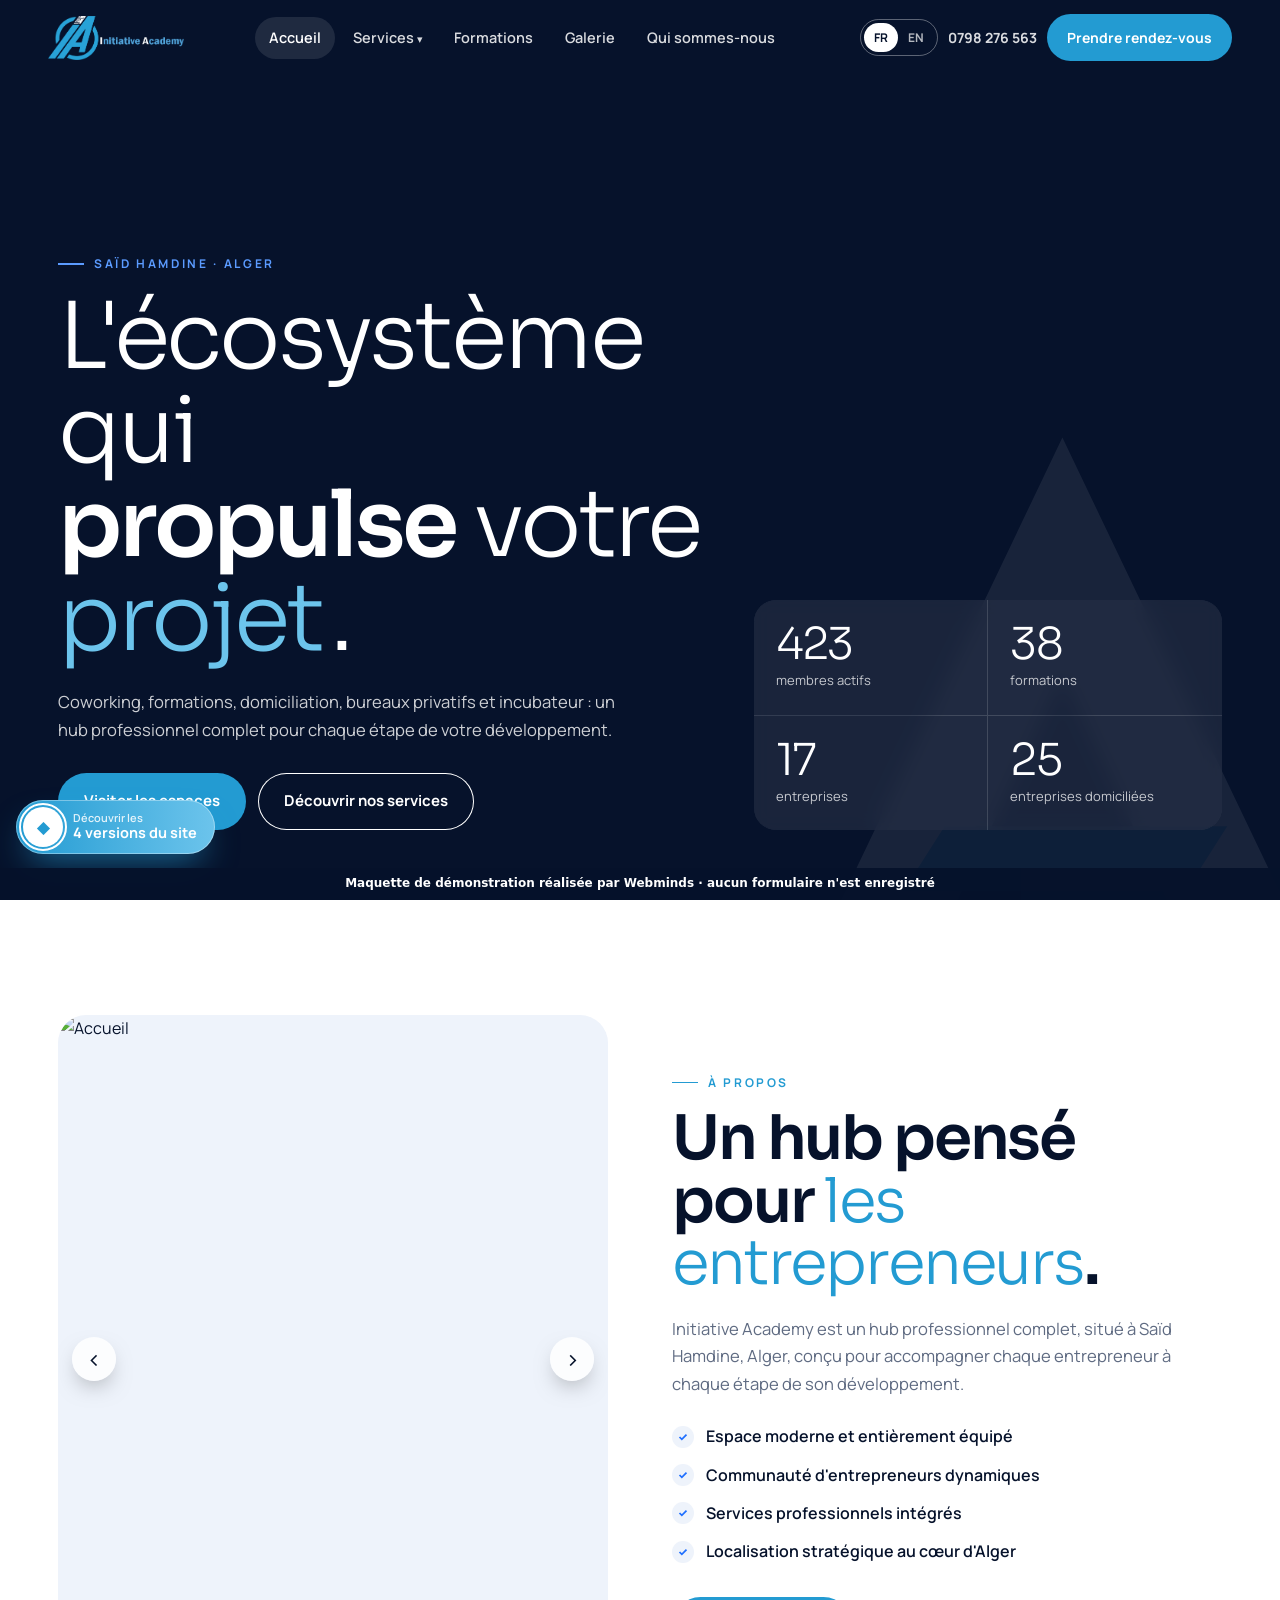
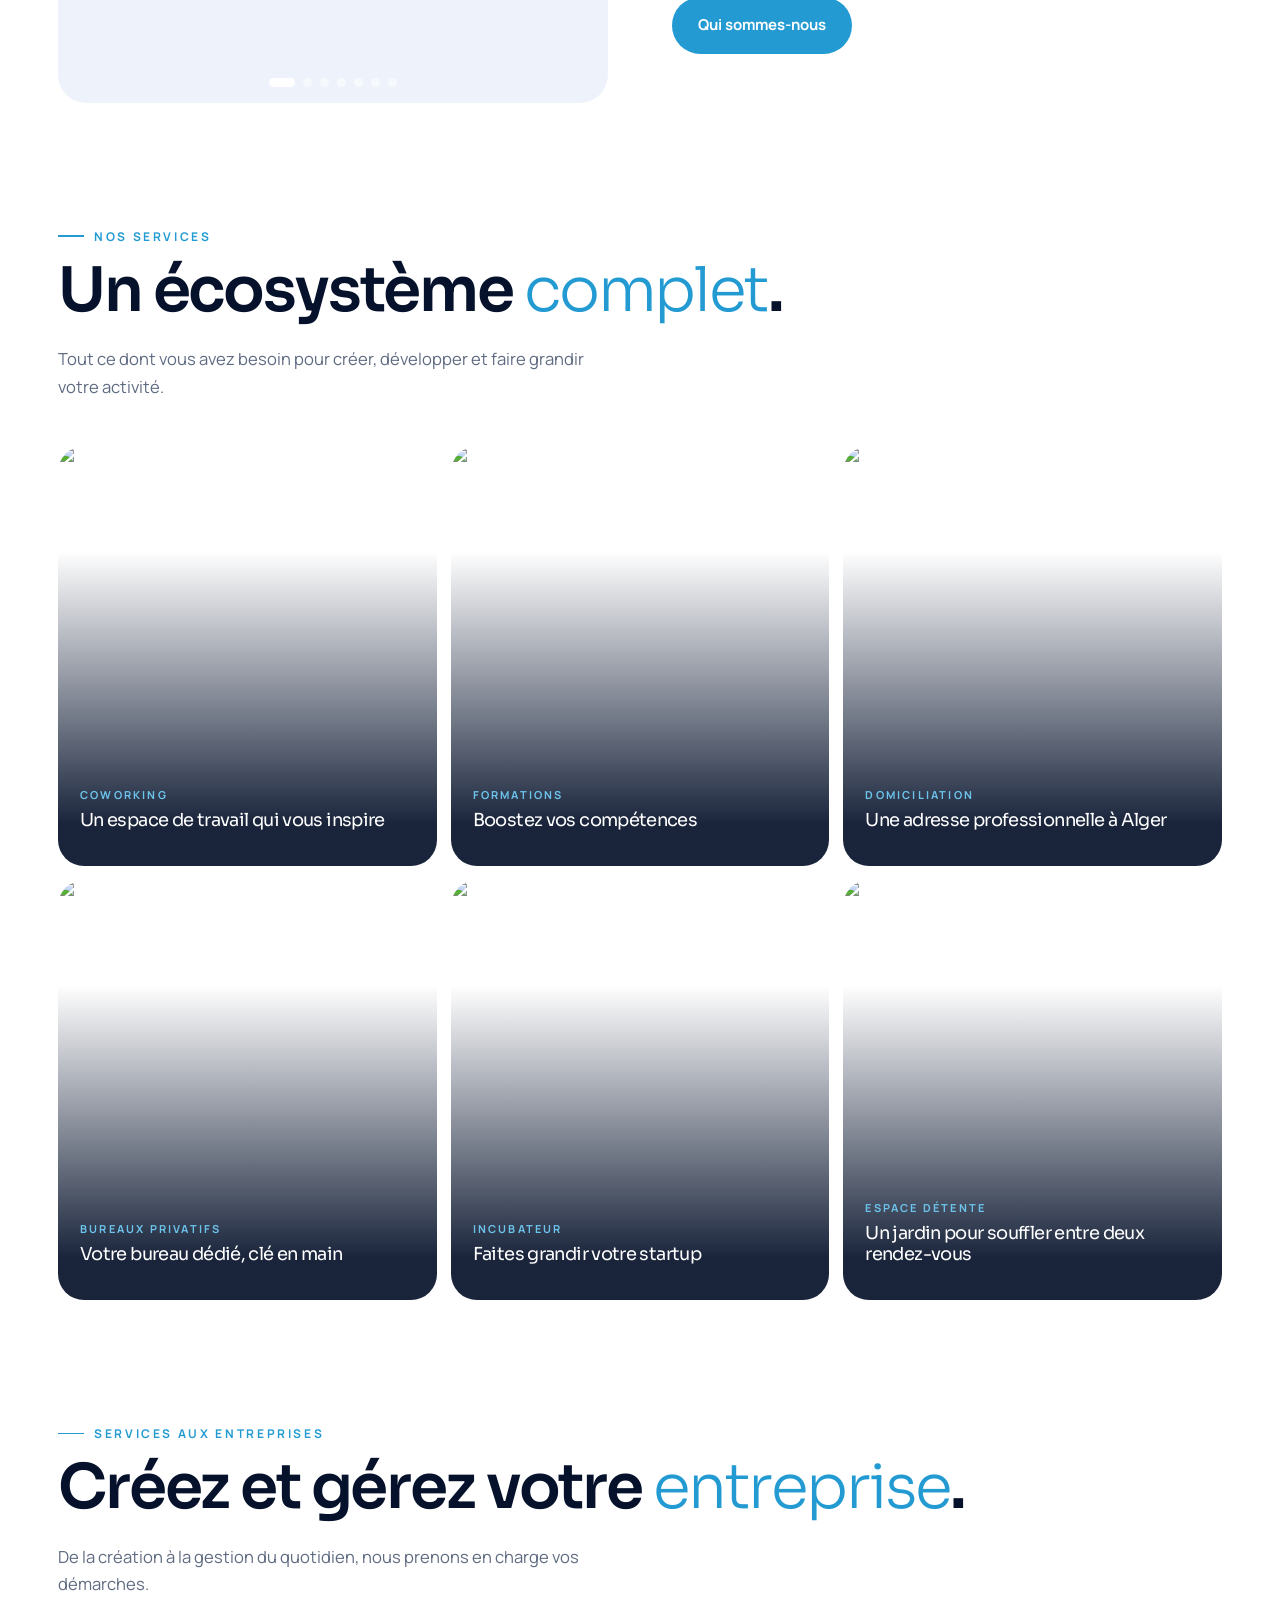
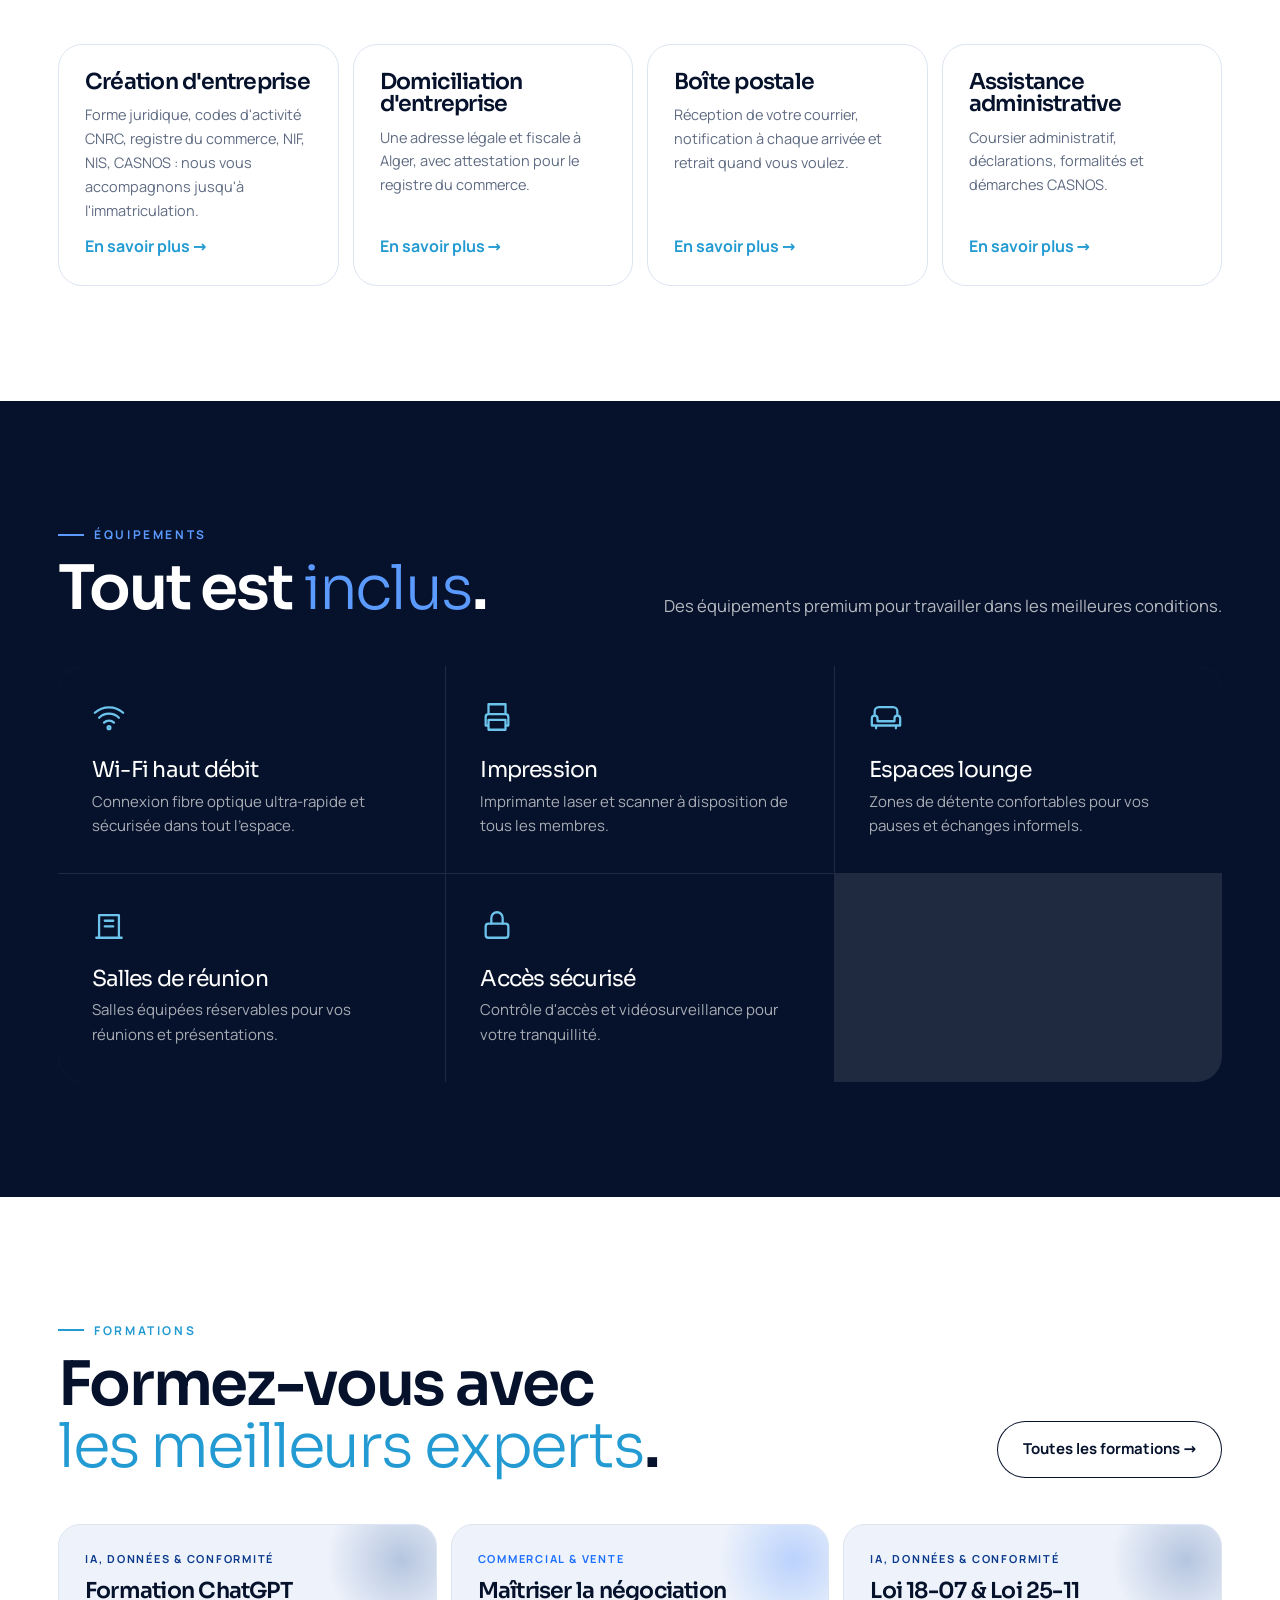
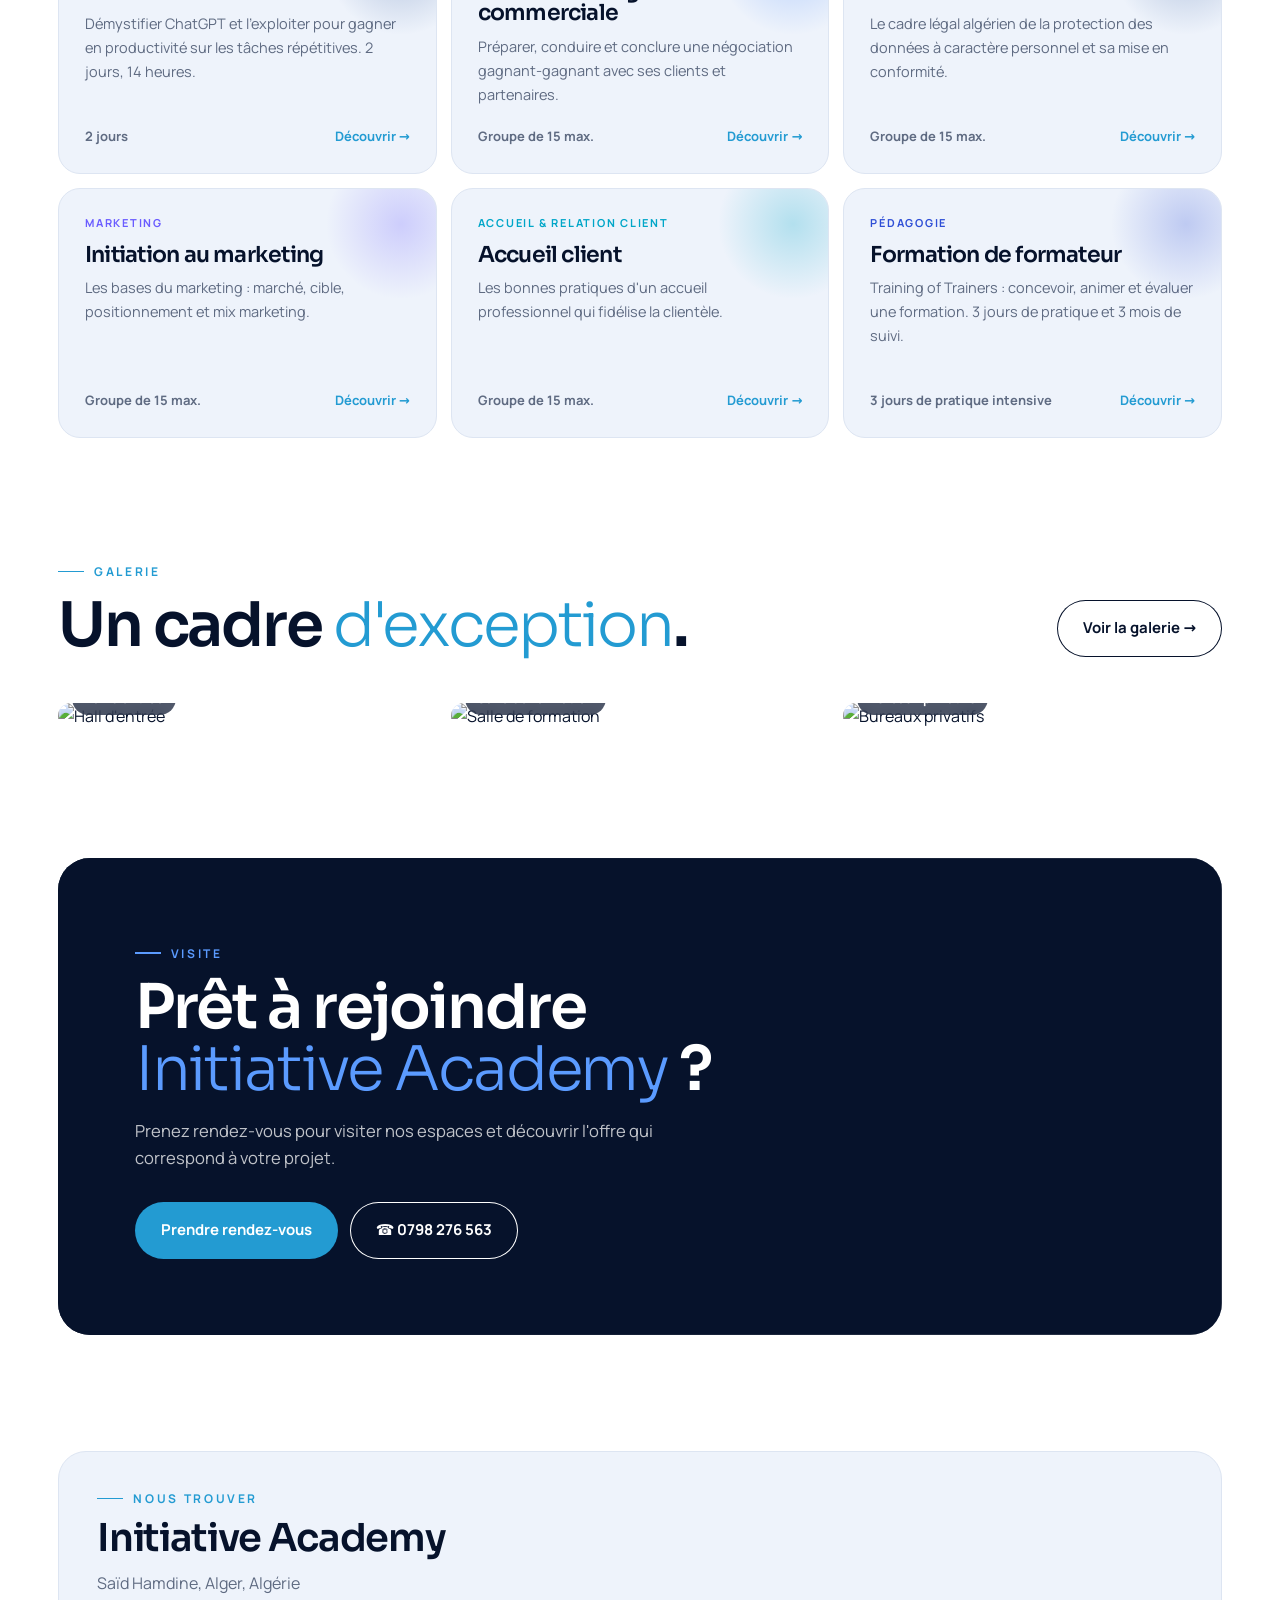
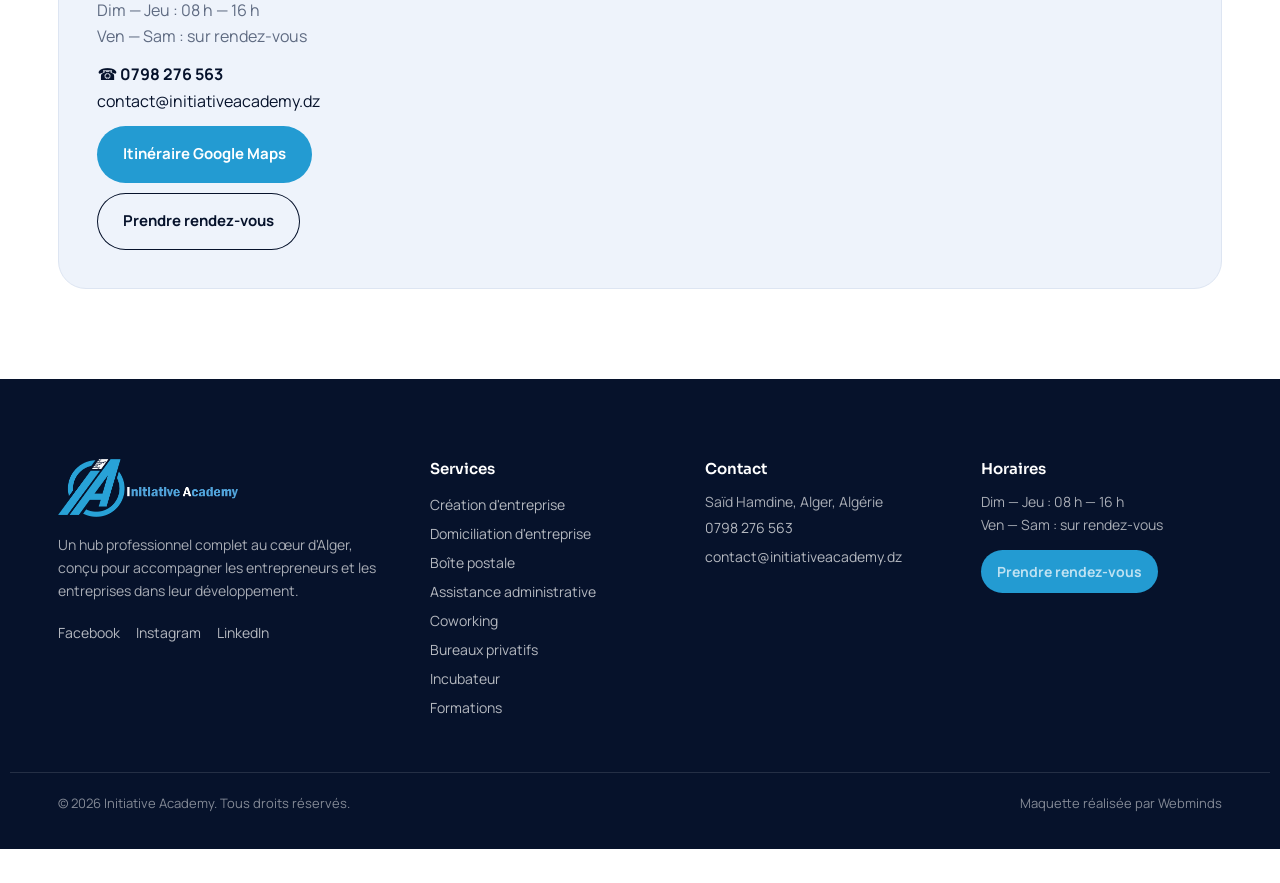
==== index.html @ 638c5a7a "Espace détente : vraie photo du jardin + nouvelles photos dans la galerie et le diaporama" ====
<!DOCTYPE html><html lang="fr"><head>
<meta charset="utf-8"><meta name="viewport" content="width=device-width, initial-scale=1, viewport-fit=cover"><meta name="robots" content="noindex, nofollow"><meta name="theme-color" content="#06122b">
<link rel="stylesheet" href="style.css">
<title>Initiative Academy — Coworking, formations et domiciliation à Alger</title>
<meta name="description" content="Initiative Academy, hub professionnel à Saïd Hamdine, Alger : coworking, formations, domiciliation, bureaux privatifs et incubateur.">
</head><body>
<div id="hdr"></div><main>
<section class="hero"><div class="bg"><img id="hbg" alt="Hall d'entrée d'Initiative Academy"></div><svg class="mark" viewBox="0 0 200 200" aria-hidden="true"><path d="M100 8 188 192h-40L100 88 52 192H12z" fill="#fff"/><path d="M60 140h96l-14 22H46z" fill="#6cc4ec"/></svg>
 <div class="wrap in"><div>
  <span class="kick" style="color:#5b9bff">Saïd Hamdine · Alger</span>
  <h1 style="margin-top:18px">L'écosystème qui<br><b>propulse</b> votre <span class="rot" id="rot">projet</span>.</h1>
  <p class="lead">Coworking, formations, domiciliation, bureaux privatifs et incubateur : un hub professionnel complet pour chaque étape de votre développement.</p>
  <div style="display:flex;gap:12px;flex-wrap:wrap"><a class="btn b" href="rendez-vous.html">Visiter les espaces</a><a class="btn o" href="#espaces">Découvrir nos services</a></div></div>
  <div><div class="hstats"><div><b data-n="423" data-s="">0</b><span>membres actifs</span></div><div><b data-n="38" data-s="">0</b><span>formations</span></div><div><b data-n="17" data-s="">0</b><span>entreprises</span></div><div><b data-n="25" data-s="">0</b><span>entreprises domiciliées</span></div></div></div>
 </div></section>

<section><div class="wrap about">
 <div class="ph rv"><div class="slide3" id="sl3"><button type="button" class="sl3p" aria-label="Photo précédente">‹</button><button type="button" class="sl3n" aria-label="Photo suivante">›</button><div class="sl3d"></div></div></div>
 <div class="rv"><span class="kick">À propos</span><h2 style="margin-top:16px">Un hub pensé pour <em>les entrepreneurs</em>.</h2>
  <p class="lead" style="margin-top:20px">Initiative Academy est un hub professionnel complet, situé à Saïd Hamdine, Alger, conçu pour accompagner chaque entrepreneur à chaque étape de son développement.</p>
  <ul class="checks"><li>Espace moderne et entièrement équipé</li><li>Communauté d'entrepreneurs dynamiques</li><li>Services professionnels intégrés</li><li>Localisation stratégique au cœur d'Alger</li></ul>
  <a class="btn b" href="a-propos.html">Qui sommes-nous</a></div>
</div></section>

<section id="espaces" style="padding-top:0"><div class="wrap">
 <div class="shead"><div><span class="kick">Nos services</span><h2 style="margin-top:14px">Un écosystème <em>complet</em>.</h2></div><p class="lead">Tout ce dont vous avez besoin pour créer, développer et faire grandir votre activité.</p></div>
 <div class="svc" id="svc"></div></div></section>

<section id="entreprises" style="padding-top:0"><div class="wrap">
 <div class="shead"><div><span class="kick">Services aux entreprises</span><h2 style="margin-top:14px">Créez et gérez votre <em>entreprise</em>.</h2></div><p class="lead">De la création à la gestion du quotidien, nous prenons en charge vos démarches.</p></div>
 <div class="biz">
  <a class="bz rv" href="service.html?s=creation"><h3>Création d'entreprise</h3><p>Forme juridique, codes d'activité CNRC, registre du commerce, NIF, NIS, CASNOS : nous vous accompagnons jusqu'à l'immatriculation.</p><span class="go">En savoir plus →</span></a>
  <a class="bz rv" href="service.html?s=domiciliation"><h3>Domiciliation d'entreprise</h3><p>Une adresse légale et fiscale à Alger, avec attestation pour le registre du commerce.</p><span class="go">En savoir plus →</span></a>
  <a class="bz rv" href="service.html?s=boite"><h3>Boîte postale</h3><p>Réception de votre courrier, notification à chaque arrivée et retrait quand vous voulez.</p><span class="go">En savoir plus →</span></a>
  <a class="bz rv" href="service.html?s=assistance"><h3>Assistance administrative</h3><p>Coursier administratif, déclarations, formalités et démarches CASNOS.</p><span class="go">En savoir plus →</span></a>
 </div></div></section>
<section class="dark"><div class="wrap">
 <div class="shead"><div><span class="kick" style="color:#5b9bff">Équipements</span><h2 style="margin-top:14px">Tout est <em style="color:#5b9bff">inclus</em>.</h2></div><p class="lead">Des équipements premium pour travailler dans les meilleures conditions.</p></div>
 <div class="eq" id="eq"></div></div></section>

<section><div class="wrap">
 <div class="shead"><div><span class="kick">Formations</span><h2 style="margin-top:14px">Formez-vous avec<br><em>les meilleurs experts</em>.</h2></div><a class="btn o" href="formations.html">Toutes les formations →</a></div>
 <div class="fgrid" id="fprev"></div></div></section>

<section style="padding-top:0"><div class="wrap">
 <div class="shead"><div><span class="kick">Galerie</span><h2 style="margin-top:14px">Un cadre <em>d'exception</em>.</h2></div><a class="btn o" href="galerie.html">Voir la galerie →</a></div>
 <div class="gal" id="gal"></div></div></section>
<section style="padding-top:0"><div class="wrap"><div class="cband rv"><img class="bgi" alt="" id="cbg"><span class="kick" style="color:#5b9bff">Visite</span><h2 style="margin-top:14px">Prêt à rejoindre<br><em style="color:#5b9bff">Initiative Academy</em> ?</h2><p class="lead">Prenez rendez-vous pour visiter nos espaces et découvrir l'offre qui correspond à votre projet.</p><div style="display:flex;gap:12px;flex-wrap:wrap"><a class="btn b" href="rendez-vous.html">Prendre rendez-vous</a><a class="btn o" id="ctel"></a></div></div></div></section>
</main><div id="ftr"></div>
<script src="data.js"></script><script src="core.js"></script>
<script>
document.getElementById('hbg').src=PH.hall;(function(){const P=[[PH.hall2,'Accueil'],[PH.jardin,'Jardin'],[PH.form2,'Salle de formation'],[PH.interior,'Espace intérieur'],[PH.bureaux,'Bureaux privatifs'],[PH.jardin2,'Espace extérieur'],[PH.hall,'Espace lounge']],w=document.getElementById('sl3'),d=w.querySelector('.sl3d');
 P.forEach((p,i)=>{const im=document.createElement('img');im.src=p[0];im.alt=p[1];im.loading=i?'lazy':'eager';if(!i)im.className='on';w.insertBefore(im,w.firstChild);const b=document.createElement('button');b.type='button';b.setAttribute('aria-label','Photo '+(i+1));if(!i)b.className='on';b.onclick=()=>go(i,1);d.appendChild(b)});
 const imgs=[...w.querySelectorAll('img')].reverse(),dots=[...d.children];let k=0,t;
 function go(n,u){k=(n+P.length)%P.length;imgs.forEach((m,i)=>m.classList.toggle('on',i===k));dots.forEach((m,i)=>m.classList.toggle('on',i===k));if(u){clearInterval(t);t=setInterval(()=>go(k+1),4500)}}
 w.querySelector('.sl3p').onclick=()=>go(k-1,1);w.querySelector('.sl3n').onclick=()=>go(k+1,1);t=setInterval(()=>go(k+1),4500);
 let x0=null;w.addEventListener('touchstart',e=>x0=e.touches[0].clientX,{passive:true});w.addEventListener('touchend',e=>{if(x0===null)return;const dx=e.changedTouches[0].clientX-x0;if(Math.abs(dx)>40)go(k+(dx<0?1:-1),1);x0=null})})();
const W=['projet','startup','carrière','entreprise'];let wi=0;setInterval(()=>{wi=(wi+1)%W.length;const r=document.getElementById('rot');r.style.opacity=0;setTimeout(()=>{r.textContent=W[wi];r.style.opacity=1},300)},2600);document.getElementById('rot').style.transition='opacity .3s';
document.querySelectorAll('[data-n]').forEach(el=>{const n=+el.dataset.n,s=el.dataset.s!==undefined?el.dataset.s:'+';let t0=null;const st=t=>{t0=t0||t;const p=Math.min((t-t0)/1600,1);el.textContent=Math.round(n*(1-Math.pow(1-p,3)))+(p===1?s:'');if(p<1)requestAnimationFrame(st)};setTimeout(()=>requestAnimationFrame(st),500)});
document.getElementById('svc').innerHTML=SERV.map((s,i)=>'<a class="sc rv" id="'+s[0]+'" href="'+(s[0]==='formations'?'formations.html':s[0]==='detente'?'galerie.html':'service.html?s='+s[0])+'"><img src="'+s[3]+'" alt="'+s[1]+'" loading="lazy"><h3><small>'+s[1]+'</small>'+s[2]+'</h3><ul>'+s[4].map(x=>'<li>'+x+'</li>').join('')+'</ul></a>').join('');
document.getElementById('eq').innerHTML=EQUIP.map(e=>'<div class="rv">'+icon(e[0])+'<h3>'+e[1]+'</h3><p>'+e[2]+'</p></div>').join('');
document.getElementById('fprev').innerHTML=['chatgpt','negociation','loi','initmkt','accueil','formateur'].map(k=>{const f=F.find(x=>x[0]===k);return '<a class="fc rv" href="formation.html?f='+k+'" style="--c:'+CAT[f[2]][1]+'"><span class="tg">'+CAT[f[2]][0]+'</span><h3>'+f[1]+'</h3><p>'+f[3]+'</p><div class="meta"><span>'+(FD[f[0]]?FD[f[0]].duree.split(' (')[0].split(' +')[0]:'Groupe de 15 max.')+'</span><span>Découvrir →</span></div></a>'}).join('');
document.getElementById('gal').innerHTML=[[PH.hall,'Hall d\'entrée'],[PH.form2,'Salle de formation'],[PH.bureaux,'Bureaux privatifs']].map(g=>'<a href="galerie.html"><img src="'+g[0]+'" alt="'+g[1]+'" loading="lazy"><span>'+g[1]+'</span></a>').join('');
document.getElementById('cbg').src=PH.hall2;const ct=document.getElementById('ctel');ct.href='tel:'+CO.telh;ct.textContent='☎ '+CO.tel; reveal();
</script><script src="i18n.js"></script></body></html>
---- style.css ----
@font-face{font-family:Sora;font-weight:300;src:url(fonts/sora-latin-300-normal.woff2) format('woff2');font-display:swap}
@font-face{font-family:Sora;font-weight:400;src:url(fonts/sora-latin-400-normal.woff2) format('woff2');font-display:swap}
@font-face{font-family:Sora;font-weight:600;src:url(fonts/sora-latin-600-normal.woff2) format('woff2');font-display:swap}
@font-face{font-family:Sora;font-weight:700;src:url(fonts/sora-latin-700-normal.woff2) format('woff2');font-display:swap}
@font-face{font-family:MR;font-weight:400;src:url(fonts/manrope-latin-400-normal.woff2) format('woff2')}
@font-face{font-family:MR;font-weight:600;src:url(fonts/manrope-latin-600-normal.woff2) format('woff2')}
@font-face{font-family:MR;font-weight:700;src:url(fonts/manrope-latin-700-normal.woff2) format('woff2')}
:root{--n:#06122b;--n2:#0b1d40;--b:#239bd2;--b2:#6cc4ec;--ice:#eef3fb;--line:#dde5f2;--mut:#5f6b82;--ease:cubic-bezier(.2,.8,.2,1)}
*{box-sizing:border-box;margin:0;padding:0}:root{padding-top:env(safe-area-inset-top,0px)}
html{scroll-behavior:smooth;overflow-x:clip;scroll-padding-top:100px}
body{font-family:MR,system-ui,sans-serif;background:#fff;color:var(--n);line-height:1.65;overflow-x:clip;padding-bottom:34px;-webkit-font-smoothing:antialiased}
img{max-width:100%;display:block}a{color:inherit;text-decoration:none}button,input,select,textarea{font:inherit;color:inherit}
:focus-visible{outline:2px solid var(--b);outline-offset:3px}
.wrap{max-width:1260px;margin:0 auto;padding-inline:clamp(18px,4vw,48px)}section{padding-block:clamp(70px,9vw,130px);position:relative}main{overflow-x:clip}
h1,h2,h3{font-family:Sora,sans-serif;font-weight:600;letter-spacing:-.035em;line-height:1.02}
h2{font-size:clamp(36px,4.8vw,66px)}h2 em{font-style:normal;font-weight:300;color:var(--b)}
.kick{display:inline-flex;align-items:center;gap:10px;font:700 12px MR;letter-spacing:.22em;text-transform:uppercase;color:var(--b)}.kick::before{content:"";width:26px;height:1.5px;background:currentColor}
.lead{font-size:clamp(16px,1.3vw,19px);color:var(--mut);max-width:560px}
header.top{position:fixed;z-index:60;top:0;left:0;right:0;padding:calc(14px + env(safe-area-inset-top,0px)) clamp(18px,4vw,48px) 14px;display:flex;align-items:center;justify-content:space-between;gap:16px;color:#fff;transition:background .4s,padding .4s,box-shadow .4s}
header.top.solid{background:rgba(6,18,43,.88);backdrop-filter:blur(16px);-webkit-backdrop-filter:blur(16px);padding-block:10px;box-shadow:0 10px 30px -20px rgba(0,0,0,.6)}
.logo img{height:44px;width:auto}.logo b{font:600 16px Sora;letter-spacing:.08em}
header.top nav{display:flex;gap:4px;font-weight:600;font-size:14.5px}header.top nav a{padding:9px 14px;border-radius:999px;opacity:.85;transition:.3s}header.top nav a:hover,header.top nav a.act{opacity:1;background:rgba(255,255,255,.1)}
.hr{display:flex;gap:10px;align-items:center}.tel{font-weight:700;font-size:14px;opacity:.85}
.cta{background:var(--b);color:#fff;padding:12px 20px;border-radius:999px;font-weight:700;font-size:14px;white-space:nowrap;transition:transform .3s var(--ease),box-shadow .3s}.cta:hover{transform:translateY(-2px);box-shadow:0 14px 30px -12px rgba(35,155,210,.8)}.cta.sm{display:inline-block;margin-top:14px;padding:10px 16px}
.burger{display:none;width:46px;height:46px;border-radius:50%;border:1px solid rgba(255,255,255,.4);background:transparent;flex-direction:column;gap:6px;align-items:center;justify-content:center}.burger i{width:18px;height:1.5px;background:#fff}
.menu{position:fixed;inset:0;z-index:80;background:var(--n);color:#fff;display:none;flex-direction:column;justify-content:center;gap:6px;padding:0 30px}.menu.open{display:flex}
.menu a{font:300 clamp(32px,9vw,48px) Sora;letter-spacing:-.03em}.menu p a{font:700 18px MR;color:var(--b2)}.menu .mx{position:absolute;top:22px;right:22px;width:48px;height:48px;border-radius:50%;border:1px solid rgba(255,255,255,.4);background:none;color:#fff;font-size:18px}
#wm-demo{position:fixed;left:0;right:0;bottom:0;z-index:2147483000;background:rgba(6,18,43,.96);color:#fff;font:600 12px/1.3 system-ui,sans-serif;text-align:center;padding:8px 12px calc(8px + env(safe-area-inset-bottom,0px))}
.btn{display:inline-flex;align-items:center;gap:10px;padding:16px 26px;border-radius:999px;font-weight:700;font-size:15px;border:0;cursor:pointer;transition:transform .3s var(--ease),background .3s;white-space:nowrap}
.btn.b{background:var(--b);color:#fff}.btn.b:hover{transform:translateY(-2px)}.btn.w{background:#fff;color:var(--n)}.btn.o{box-shadow:inset 0 0 0 1px currentColor;background:transparent}.btn.done{background:#12a150!important;color:#fff!important}
.rv{opacity:0;transform:translateY(30px);transition:opacity .9s,transform 1s var(--ease)}.rv.in{opacity:1;transform:none}
/* hero */
.hero{min-height:100svh;padding:0;color:#fff;display:flex;align-items:flex-end;overflow:hidden;background:var(--n)}
.hero .bg{position:absolute;inset:0}.hero .bg img{width:100%;height:100%;object-fit:cover;transform:scale(1.08);animation:kb 18s ease-out forwards}
@keyframes kb{to{transform:scale(1)}}
.hero .bg::after{content:"";position:absolute;inset:0;background:linear-gradient(180deg,rgba(6,18,43,.55) 0%,rgba(6,18,43,.1) 35%,rgba(6,18,43,.75) 72%,#06122b 100%)}
.hero .in{position:relative;z-index:2;width:100%;padding-block:140px 70px;display:grid;grid-template-columns:1.4fr 1fr;gap:40px;align-items:end}
.hero h1{font-size:clamp(48px,7.2vw,112px);font-weight:300}.hero h1 b{font-weight:600}
.hero h1 .rot{display:inline-block;color:var(--b2);min-width:4ch}
.hero .lead{color:rgba(255,255,255,.8);margin:22px 0 30px}
.hstats{display:grid;grid-template-columns:1fr 1fr;gap:1px;background:rgba(255,255,255,.18);border-radius:22px;overflow:hidden;backdrop-filter:blur(10px);-webkit-backdrop-filter:blur(10px)}
.hstats div{background:rgba(6,18,43,.55);padding:22px}.hstats b{display:block;font:300 44px/1 Sora;letter-spacing:-.04em}.hstats span{font-size:13px;opacity:.75}
.mark{position:absolute;right:-6vw;bottom:-8vw;width:46vw;max-width:640px;opacity:.07;z-index:1;pointer-events:none}
/* services */
.svc{display:grid;grid-template-columns:repeat(6,1fr);gap:14px}
.sc{position:relative;border-radius:26px;overflow:hidden;min-height:440px;color:#fff;display:flex;flex-direction:column;justify-content:flex-end;padding:28px;isolation:isolate;grid-column:span 2}
.sc:nth-child(1),.sc:nth-child(2){grid-column:span 3;min-height:520px}
.sc img{position:absolute;inset:0;width:100%;height:100%;object-fit:cover;z-index:-2;transition:transform 1.2s var(--ease)}.sc:hover img{transform:scale(1.06)}
.sc::before{content:"";position:absolute;inset:0;z-index:-1;background:linear-gradient(180deg,rgba(6,18,43,0) 25%,rgba(6,18,43,.92) 90%)}
.sc .num{position:absolute;top:22px;left:26px;font:300 15px Sora;opacity:.8}
.sc h3{font-size:clamp(26px,2.4vw,34px);font-weight:400}.sc h3 small{display:block;font:700 12px MR;letter-spacing:.2em;text-transform:uppercase;color:var(--b2);margin-bottom:8px}
.sc ul{list-style:none;display:grid;gap:6px;margin-top:14px;font-size:14.5px;max-height:0;overflow:hidden;opacity:0;transition:max-height .6s var(--ease),opacity .4s}
.sc:hover ul,.sc:focus-within ul{max-height:200px;opacity:.9}.sc li::before{content:"— ";color:var(--b2)}
@media (hover:none){.sc ul{max-height:200px;opacity:.9}}
.about{display:grid;grid-template-columns:1fr 1fr;gap:clamp(30px,5vw,80px);align-items:center}
.about .ph{position:relative}.about .ph img{border-radius:28px;aspect-ratio:4/5;object-fit:cover;width:100%}
.about .ph .chip{position:absolute;left:-24px;bottom:40px;background:#fff;border-radius:20px;padding:18px 22px;box-shadow:0 30px 60px -30px rgba(6,18,43,.5)}.chip b{display:block;font:300 40px/1 Sora;color:var(--b)}
.checks{list-style:none;display:grid;gap:12px;margin:26px 0 32px}.checks li{display:flex;gap:12px;align-items:center;font-weight:600}.checks li::before{content:"";flex:none;width:22px;height:22px;border-radius:50%;background:var(--ice) url("data:image/svg+xml,%3Csvg xmlns='http://www.w3.org/2000/svg' viewBox='0 0 24 24' fill='none' stroke='%231f6fff' stroke-width='3'%3E%3Cpath d='M6 12l4 4 8-8'/%3E%3C/svg%3E") center/14px no-repeat}
.dark{background:var(--n);color:#fff}.dark .lead{color:rgba(255,255,255,.7)}
.eq{display:grid;grid-template-columns:repeat(3,1fr);gap:1px;background:rgba(255,255,255,.1);border-radius:26px;overflow:hidden}
.eq div{background:var(--n);padding:34px;transition:background .4s}.eq div:hover{background:var(--n2)}.eq svg{width:34px;height:34px;color:var(--b2)}.eq h3{font-size:22px;font-weight:400;margin:18px 0 8px}.eq p{color:rgba(255,255,255,.65);font-size:15px}
.shead{display:flex;justify-content:space-between;align-items:flex-end;gap:24px;flex-wrap:wrap;margin-bottom:46px}
.fgrid{display:grid;grid-template-columns:repeat(3,1fr);gap:14px}
.fc{position:relative;border-radius:22px;padding:26px;min-height:250px;display:flex;flex-direction:column;background:var(--ice);border:1px solid var(--line);transition:transform .4s var(--ease),box-shadow .4s,background .4s;overflow:hidden}
.fc::before{content:"";position:absolute;right:-40px;top:-40px;width:150px;height:150px;border-radius:50%;background:radial-gradient(closest-side,var(--c),transparent);opacity:.25;transition:transform .6s var(--ease)}
.fc:hover{transform:translateY(-6px);box-shadow:0 30px 60px -36px rgba(6,18,43,.5);background:#fff}.fc:hover::before{transform:scale(1.6)}
.fc .tg{font:700 11px MR;letter-spacing:.16em;text-transform:uppercase;color:var(--c)}.fc h3{font-size:22px;font-weight:600;margin:14px 0 10px}.fc p{color:var(--mut);font-size:14.5px}
.fc .meta{margin-top:auto;padding-top:18px;display:flex;justify-content:space-between;align-items:center;font-size:13px;font-weight:700;color:var(--mut)}.fc .meta span:last-child{color:var(--b)}
.filters{display:flex;gap:8px;flex-wrap:wrap;margin-bottom:26px}.filters button{border:1px solid var(--line);background:#fff;border-radius:999px;padding:10px 18px;font-weight:700;font-size:14px;cursor:pointer;transition:.3s}.filters button.on{background:var(--n);color:#fff;border-color:var(--n)}
.fc.hide{display:none}
.gal{columns:3;column-gap:14px}.gal a{display:block;margin-bottom:14px;border-radius:20px;overflow:hidden;break-inside:avoid;position:relative}.gal img{width:100%;transition:transform 1s var(--ease)}.gal a:hover img{transform:scale(1.05)}
.gal a span{position:absolute;left:14px;bottom:14px;background:rgba(6,18,43,.7);color:#fff;font-size:13px;font-weight:700;padding:6px 12px;border-radius:999px;backdrop-filter:blur(6px)}
.lb{position:fixed;inset:0;z-index:100;background:rgba(6,18,43,.95);display:none;align-items:center;justify-content:center;padding:30px}.lb.open{display:flex}.lb img{max-height:86vh;border-radius:18px}.lb button{position:absolute;top:20px;right:20px;width:48px;height:48px;border-radius:50%;border:1px solid rgba(255,255,255,.4);background:none;color:#fff;font-size:18px}
.cband{border-radius:32px;overflow:hidden;position:relative;color:#fff;padding:clamp(34px,6vw,80px);background:var(--n);isolation:isolate}
.cband img.bgi{position:absolute;inset:0;width:100%;height:100%;object-fit:cover;z-index:-2;opacity:.35}.cband::before{content:"";position:absolute;inset:0;z-index:-1;background:linear-gradient(110deg,var(--n) 30%,rgba(6,18,43,.4))}
.cband h2{max-width:720px}.cband .lead{color:rgba(255,255,255,.75);margin:16px 0 30px}
.page-h{background:var(--n);color:#fff;padding:170px 0 80px;position:relative;overflow:hidden}.page-h h1{font-size:clamp(46px,6.5vw,96px);font-weight:300}.page-h h1 b{font-weight:600}.page-h .lead{color:rgba(255,255,255,.75);margin-top:18px}
.mawa{display:flex;gap:20px;align-items:center;justify-content:space-between;flex-wrap:wrap;border:1px dashed var(--line);border-radius:22px;padding:22px 26px;margin-top:40px;background:linear-gradient(90deg,#fff,var(--ice))}
.mawa b{font:600 20px Sora;letter-spacing:.06em}.mawa p{color:var(--mut);font-size:14.5px;max-width:560px}
.rdv{display:grid;grid-template-columns:.9fr 1.1fr;gap:clamp(24px,4vw,60px);align-items:start}
.f{display:grid;grid-template-columns:1fr 1fr;gap:14px;background:#fff;border:1px solid var(--line);border-radius:28px;padding:clamp(22px,3vw,38px);box-shadow:0 40px 80px -60px rgba(6,18,43,.5)}
.f .full{grid-column:1/-1}.f label{display:grid;gap:6px;font-size:13px;font-weight:700}
.f input,.f select,.f textarea{border:1px solid var(--line);background:var(--ice);border-radius:14px;padding:14px 16px;width:100%;outline:none;transition:border .3s}.f input:focus,.f select:focus,.f textarea:focus{border-color:var(--b)}
.f textarea{min-height:110px}.f .btn{grid-column:1/-1;justify-content:center}
.opts{display:flex;flex-wrap:wrap;gap:8px}.opts label{display:block;cursor:pointer}.opts input{position:absolute;opacity:0;pointer-events:none}.opts span{display:block;border:1px solid var(--line);border-radius:999px;padding:10px 16px;font-weight:700;font-size:14px;transition:.25s;background:#fff}
.opts input:checked+span{background:var(--n);color:#fff;border-color:var(--n)}
.slots{display:grid;grid-template-columns:repeat(4,1fr);gap:8px}.slots span{text-align:center}
.info{display:grid;gap:14px;margin-top:28px}.info div{display:flex;gap:14px;align-items:flex-start;background:var(--ice);border-radius:18px;padding:16px 18px}.info b{display:block}
.ft{background:var(--n);color:#fff;padding:80px 0 34px}.fg{display:grid;grid-template-columns:1.4fr 1fr 1fr 1fr;gap:34px}.flogo{height:58px;width:auto;margin-bottom:16px}
.ft p{color:rgba(255,255,255,.65);font-size:14px;max-width:320px}.ft h4{font:600 15px Sora;margin-bottom:12px}.ft a{display:block;color:rgba(255,255,255,.7);font-size:14px;padding:3px 0}.ft a:hover{color:#fff}
.soc{display:flex;gap:16px;margin-top:16px}.fb{display:flex;justify-content:space-between;gap:10px;flex-wrap:wrap;border-top:1px solid rgba(255,255,255,.12);margin-top:50px;padding-top:20px;font-size:13px;color:rgba(255,255,255,.5)}
.fd{display:grid;grid-template-columns:1.2fr .8fr;gap:24px;align-items:start}.panel{background:var(--ice);border-radius:24px;padding:clamp(22px,3vw,36px)}.panel h2{font-size:32px;margin-bottom:14px}
.panel ul{list-style:none;display:grid;gap:10px}.panel li{display:flex;gap:10px}.panel li::before{content:"";flex:none;width:8px;height:8px;border-radius:50%;background:var(--b);margin-top:9px}
.cover{border-radius:24px;aspect-ratio:16/10;display:grid;place-items:center;color:#fff;position:relative;overflow:hidden;background:linear-gradient(135deg,var(--c),var(--n))}
.cover b{font:300 clamp(30px,4vw,54px)/1 Sora;letter-spacing:-.03em;text-align:center;padding:30px;position:relative;z-index:1}
@media (max-width:1050px){header.top nav,.hr .tel,.hr .cta{display:none}.burger{display:flex}.hero .in,.about,.rdv,.fd{grid-template-columns:1fr}.svc{grid-template-columns:1fr 1fr}.sc,.sc:nth-child(1),.sc:nth-child(2){grid-column:span 1;min-height:380px}.eq,.fgrid{grid-template-columns:1fr 1fr}.gal{columns:2}.fg{grid-template-columns:1fr 1fr}}
@media (max-width:620px){.svc,.eq,.fgrid,.f,.fg{grid-template-columns:1fr}.gal{columns:1}.slots{grid-template-columns:repeat(2,1fr)}.about .ph .chip{left:12px}.hstats b{font-size:34px}}
@media (prefers-reduced-motion:reduce){*,*::before,*::after{animation:none!important;transition:none!important}.rv{opacity:1;transform:none}}
.pday{font-size:15px;font-weight:700;letter-spacing:.14em;text-transform:uppercase;color:var(--b);margin:22px 0 10px;font-family:MR}
.mod{background:#fff;border-radius:16px;padding:16px 18px;margin-bottom:10px}.mod b{display:block;font-weight:700;margin-bottom:6px}.mod ul{margin-top:6px}
.chips2{display:flex;flex-wrap:wrap;gap:8px;margin-top:16px}.chips2 span{background:#fff;border:1px solid var(--line);border-radius:999px;padding:6px 12px;font-size:13px;font-weight:700}
.dl{display:grid;grid-template-columns:auto 1fr;gap:10px 16px;font-size:14.5px}.dl dt{color:var(--mut);font-weight:700}.dl dd{font-weight:600}
.fc .badge{position:absolute;top:16px;right:16px;background:var(--b);color:#fff;font:700 10.5px MR;padding:4px 9px;border-radius:999px;letter-spacing:.04em}
.vswitch{position:fixed;z-index:90;bottom:calc(46px + env(safe-area-inset-bottom,0px));left:16px;display:flex;gap:10px;align-items:center;padding:7px 18px 7px 7px;border-radius:999px;color:#fff;font:700 14.5px/1.15 MR;background:linear-gradient(90deg,#239bd2,#6cc4ec,#0b3a8c,#239bd2);background-size:300% 100%;animation:vsg 6s linear infinite,vsw 5s ease-in-out infinite;box-shadow:0 16px 34px -12px rgba(35,155,210,.7),inset 0 0 0 1px rgba(255,255,255,.35)}
.vswitch small{display:block;font-size:11px;font-weight:600;opacity:.85}.vswitch .vs-i{width:40px;height:40px;border-radius:50%;background:#fff;color:var(--b);display:grid;place-items:center;font-size:16px;position:relative}
.vswitch .vs-i::after{content:"";position:absolute;inset:-4px;border-radius:50%;border:2px solid #fff;animation:ping 1.6s ease-out infinite}
@keyframes ping{0%{transform:scale(.9);opacity:.9}100%{transform:scale(1.35);opacity:0}}@keyframes vsg{to{background-position:300% 0}}@keyframes vsw{0%,82%,100%{rotate:0deg}86%{rotate:-5deg}90%{rotate:4deg}94%{rotate:-2deg}}
/* V2 corporate */
.v2 header.top{color:var(--n);background:#fff;box-shadow:0 1px 0 var(--line)}.v2 header.top.solid{background:rgba(255,255,255,.96)}
.v2 .logo img{filter:none}.v2 header.top nav a:hover,.v2 header.top nav a.act{background:var(--ice)}.v2 .burger{border-color:var(--line)}.v2 .burger i{background:var(--n)}
.topbar{background:var(--n);color:rgba(255,255,255,.8);font-size:13px;font-weight:600}.topbar .wrap{display:flex;justify-content:space-between;gap:14px;padding-block:9px;flex-wrap:wrap}
.v2 header.top{position:sticky;top:0}
.h2c{display:grid;grid-template-columns:1.05fr 1fr;gap:clamp(30px,5vw,70px);align-items:center;padding-block:clamp(50px,7vw,90px) clamp(60px,8vw,110px)}
.h2c h1{font-size:clamp(42px,5.4vw,78px);font-weight:600}.h2c h1 span{color:var(--b)}
.h2c .pic{position:relative}.h2c .pic img{border-radius:28px;aspect-ratio:5/6;object-fit:cover;width:100%;background:var(--ice)}
.h2c .pic .tri{position:absolute;right:-18px;top:-18px;width:120px;opacity:.9}
.h2c .pic .card{position:absolute;left:-26px;bottom:30px;background:#fff;border-radius:18px;padding:16px 20px;box-shadow:0 30px 60px -30px rgba(6,18,43,.5);display:flex;gap:12px;align-items:center;font-weight:700}
.trust{display:flex;gap:26px;flex-wrap:wrap;margin-top:30px;padding-top:24px;border-top:1px solid var(--line)}.trust b{display:block;font:600 30px Sora;color:var(--b)}.trust span{font-size:13px;color:var(--mut)}
.sv2{display:grid;grid-template-columns:repeat(5,1fr);gap:14px}
.s2{background:#fff;border:1px solid var(--line);border-radius:22px;overflow:hidden;display:flex;flex-direction:column;transition:transform .4s var(--ease),box-shadow .4s}.s2:hover{transform:translateY(-6px);box-shadow:0 30px 60px -36px rgba(6,18,43,.45)}
.s2 img{aspect-ratio:4/3;object-fit:cover;width:100%;background:var(--ice)}.s2 div{padding:18px}.s2 small{font:700 11px MR;letter-spacing:.16em;text-transform:uppercase;color:var(--b)}.s2 h3{font-size:19px;margin:8px 0}.s2 ul{list-style:none;font-size:13.5px;color:var(--mut);display:grid;gap:4px}.s2 li::before{content:"✓ ";color:var(--b);font-weight:700}
.band{background:linear-gradient(110deg,#0b3a8c,#1f6fff);color:#fff;border-radius:28px;display:grid;grid-template-columns:repeat(4,1fr);text-align:center;padding:34px 10px}.band b{display:block;font:600 clamp(34px,4vw,52px)/1 Sora}.band span{opacity:.85;font-size:14px}
.steps2{display:grid;grid-template-columns:repeat(3,1fr);gap:14px;counter-reset:s}.steps2 div{border:1px solid var(--line);border-radius:22px;padding:26px;counter-increment:s}.steps2 div::before{content:"0" counter(s);font:300 40px Sora;color:var(--b)}.steps2 h3{font-size:21px;margin:10px 0 6px}.steps2 p{color:var(--mut);font-size:15px}
@media (max-width:1050px){.h2c{grid-template-columns:1fr}.sv2{grid-template-columns:1fr 1fr}.band{grid-template-columns:1fr 1fr;gap:20px}.steps2{grid-template-columns:1fr}}
@media (max-width:620px){.sv2{grid-template-columns:1fr}.h2c .pic .card{left:10px}}
.tovalid{display:inline-flex;align-items:center;gap:8px;margin-top:14px;font:700 12.5px MR;color:#b45309;background:#fff7e6;border:1px solid #f5c26b;border-radius:999px;padding:6px 12px 6px 9px}
.tovalid i{width:9px;height:9px;border-radius:50%;background:#f59e0b;position:relative;flex:none}.tovalid i::after{content:"";position:absolute;inset:-4px;border-radius:50%;border:2px solid #f59e0b;animation:ping 1.6s ease-out infinite}
.tovalid.lt{background:rgba(245,158,11,.15);color:#ffd28a;border-color:rgba(245,194,107,.5)}
.page-h.sp{padding:190px 0 90px}.bgp{position:absolute;inset:0}.bgp img{width:100%;height:100%;object-fit:cover;opacity:.35}.bgp::after{content:"";position:absolute;inset:0;background:linear-gradient(100deg,var(--n) 30%,rgba(6,18,43,.5))}
.incl{list-style:none;display:grid;grid-template-columns:1fr 1fr;gap:10px}.incl li{display:flex;gap:10px;background:#fff;border-radius:14px;padding:12px 14px;font-weight:600;font-size:14.5px}.incl li::before{content:"✓";color:var(--b);font-weight:800}
.steps3{display:grid;grid-template-columns:1fr 1fr;gap:10px}.steps3 div{background:#fff;border-radius:16px;padding:16px}.steps3 span{font:300 26px Sora;color:var(--b)}.steps3 b{display:block;margin:4px 0}.steps3 p{font-size:14px;color:var(--mut)}
.biz{display:grid;grid-template-columns:repeat(4,1fr);gap:14px}.bz{border-radius:24px;padding:26px;background:#fff;border:1px solid var(--line);display:flex;flex-direction:column;gap:10px;min-height:250px;transition:transform .4s var(--ease),box-shadow .4s;position:relative;overflow:hidden}
.bz:hover{transform:translateY(-6px);box-shadow:0 30px 60px -36px rgba(6,18,43,.45)}.bz .n{font:300 34px Sora;color:var(--b)}.bz h3{font-size:22px}.bz p{color:var(--mut);font-size:14.5px}.bz .go{margin-top:auto;font-weight:700;color:var(--b)}
.bz.big{grid-column:span 2;background:var(--n);color:#fff;border-color:var(--n)}.bz.big p{color:rgba(255,255,255,.7)}.bz.big .n,.bz.big .go{color:var(--b2)}
.mapw{padding:0 0 clamp(60px,7vw,90px)}.map{border-radius:28px;overflow:hidden;display:grid;grid-template-columns:.8fr 1.2fr;background:var(--ice);border:1px solid var(--line)}
.map .mi{padding:clamp(24px,3vw,40px);display:flex;flex-direction:column;gap:12px;justify-content:center}.map iframe{width:100%;height:100%;min-height:360px;border:0;display:block}
@media (max-width:1050px){.biz{grid-template-columns:1fr 1fr}.map{grid-template-columns:1fr}}
@media (max-width:620px){.biz,.incl,.steps3{grid-template-columns:1fr}.bz.big{grid-column:span 1}}
.bz.wide{grid-column:span 3;min-height:0;justify-content:center}
@media (max-width:1050px){.bz.wide{grid-column:span 1}}
.dd{position:relative}.ddb{background:none;border:0;cursor:pointer;padding:9px 14px;border-radius:999px;font-weight:600;font-size:14.5px;opacity:.85;color:inherit}.ddb span{font-size:11px}
.ddb:hover,.ddb.act,.dd.open .ddb{opacity:1;background:rgba(255,255,255,.1)}.v2 .ddb:hover,.v2 .ddb.act,.v2 .dd.open .ddb{background:var(--ice)}
.ddm{position:absolute;top:calc(100% + 12px);left:50%;transform:translateX(-50%) translateY(8px);background:#fff;color:var(--n);border-radius:22px;padding:22px;display:grid;grid-template-columns:repeat(3,minmax(190px,1fr));gap:18px;box-shadow:0 40px 80px -30px rgba(6,18,43,.6);opacity:0;pointer-events:none;transition:.25s var(--ease);border:1px solid var(--line)}
.dd:hover .ddm,.dd.open .ddm{opacity:1;pointer-events:auto;transform:translateX(-50%)}.dd::after{content:"";position:absolute;left:0;right:0;top:100%;height:14px}
.ddm small{display:block;font:700 11px MR;letter-spacing:.18em;text-transform:uppercase;color:var(--b);margin-bottom:8px}.ddm a{display:block;padding:7px 10px;border-radius:10px;font-weight:600;font-size:14.5px;opacity:1}.ddm a:hover,.ddm a.act{background:var(--ice);color:var(--b)}
.menu{overflow-y:auto;justify-content:flex-start;padding-top:90px;padding-bottom:40px}.menu small{font:700 11px MR;letter-spacing:.2em;text-transform:uppercase;color:var(--b2);margin-top:18px}.menu a.sm{font-size:clamp(22px,6vw,30px)}
.lang{display:inline-flex;border:1px solid rgba(255,255,255,.35);border-radius:999px;padding:3px}.lang button{border:0;background:none;color:inherit;font:700 12px MR;padding:6px 10px;border-radius:999px;cursor:pointer;opacity:.7}.lang button.on{background:#fff;color:var(--n);opacity:1}
.v2 .lang{border-color:var(--line)}.v2 .lang button.on{background:var(--n);color:#fff}
.lang.lm{margin-top:24px;align-self:flex-start;border-color:rgba(255,255,255,.4)}.lang.lm button{font-size:15px;padding:8px 16px}
@media (max-width:1050px){.hr .lang{display:inline-flex}}
html[lang=en] .hero h1{font-size:clamp(44px,6.2vw,96px)}

.vswitch-w{position:fixed;z-index:90;bottom:calc(46px + env(safe-area-inset-bottom,0px));left:16px}.vswitch-w .vswitch{position:static;border:0;cursor:pointer;text-align:left}
.vmenu{position:absolute;bottom:calc(100% + 10px);left:0;background:#fff;border-radius:18px;padding:8px;display:grid;gap:2px;min-width:220px;box-shadow:0 30px 60px -20px rgba(6,18,43,.6);opacity:0;pointer-events:none;transform:translateY(8px);transition:.25s}
.vswitch-w.open .vmenu{opacity:1;pointer-events:auto;transform:none}.vmenu a{padding:11px 14px;border-radius:12px;font-weight:700;font-size:14.5px;color:var(--n)}.vmenu a:hover{background:var(--ice)}.vmenu a.on{background:var(--n);color:#fff}
/* cartes simples, côte à côte */
.svc{grid-template-columns:repeat(5,1fr)}.sc,.sc:nth-child(1),.sc:nth-child(2){grid-column:span 1;min-height:420px}
.biz{grid-template-columns:repeat(4,1fr)}.bz{min-height:230px}.bz.big,.bz.wide{grid-column:span 1}
.hstats .lbl3{font:600 clamp(18px,1.6vw,22px)/1.2 Sora;letter-spacing:-.01em;display:block}
@media (max-width:1050px){.svc{grid-template-columns:1fr 1fr}.biz{grid-template-columns:1fr 1fr}}
@media (max-width:620px){.svc,.biz{grid-template-columns:1fr}}
.svc .sc{padding:22px}.svc .sc h3{font-size:clamp(17px,1.4vw,21px);line-height:1.15}.svc .sc h3 small{font-size:11px}
/* hero : première photo (salon), recadrée sur la droite pour exclure la porte */
.hero .bg{overflow:hidden}.hero .bg img{object-position:0% 60%;transform-origin:0% 60%;animation:kb3 18s ease-out forwards}
@keyframes kb3{from{transform:scale(1.3)}to{transform:scale(1.22)}}
.h2c .pic{overflow:hidden;border-radius:28px}.h2c .pic img{object-position:8% 60%}
@media (max-width:1050px){.hero .bg img{object-position:6% 60%;transform-origin:0% 60%;animation:none;transform:scale(1.1)}}
.slide3{position:relative;aspect-ratio:4/5;border-radius:28px;overflow:hidden;background:var(--ice)}
.slide3 img{position:absolute;inset:0;width:100%;height:100%;object-fit:cover;opacity:0;transform:scale(1.06);transition:opacity 1s,transform 6s ease-out}
.slide3 img.on{opacity:1;transform:scale(1)}
.slide3 .sl3p,.slide3 .sl3n{position:absolute;top:50%;transform:translateY(-50%);z-index:2;width:44px;height:44px;border-radius:50%;border:0;background:rgba(255,255,255,.85);color:var(--n);font-size:24px;line-height:1;cursor:pointer;box-shadow:0 10px 24px -10px rgba(0,0,0,.5)}
.slide3 .sl3p{left:14px}.slide3 .sl3n{right:14px}
.slide3 .sl3d{position:absolute;left:0;right:0;bottom:16px;z-index:2;display:flex;gap:8px;justify-content:center}
.slide3 .sl3d button{width:9px;height:9px;border-radius:999px;border:0;padding:0;background:rgba(255,255,255,.55);cursor:pointer;transition:width .3s}
.slide3 .sl3d button.on{width:26px;background:#fff}

.svc{grid-template-columns:repeat(3,1fr)}.sv2{grid-template-columns:repeat(3,1fr)}
@media (max-width:1050px){.svc,.sv2{grid-template-columns:1fr 1fr}}@media (max-width:620px){.svc,.sv2{grid-template-columns:1fr}}
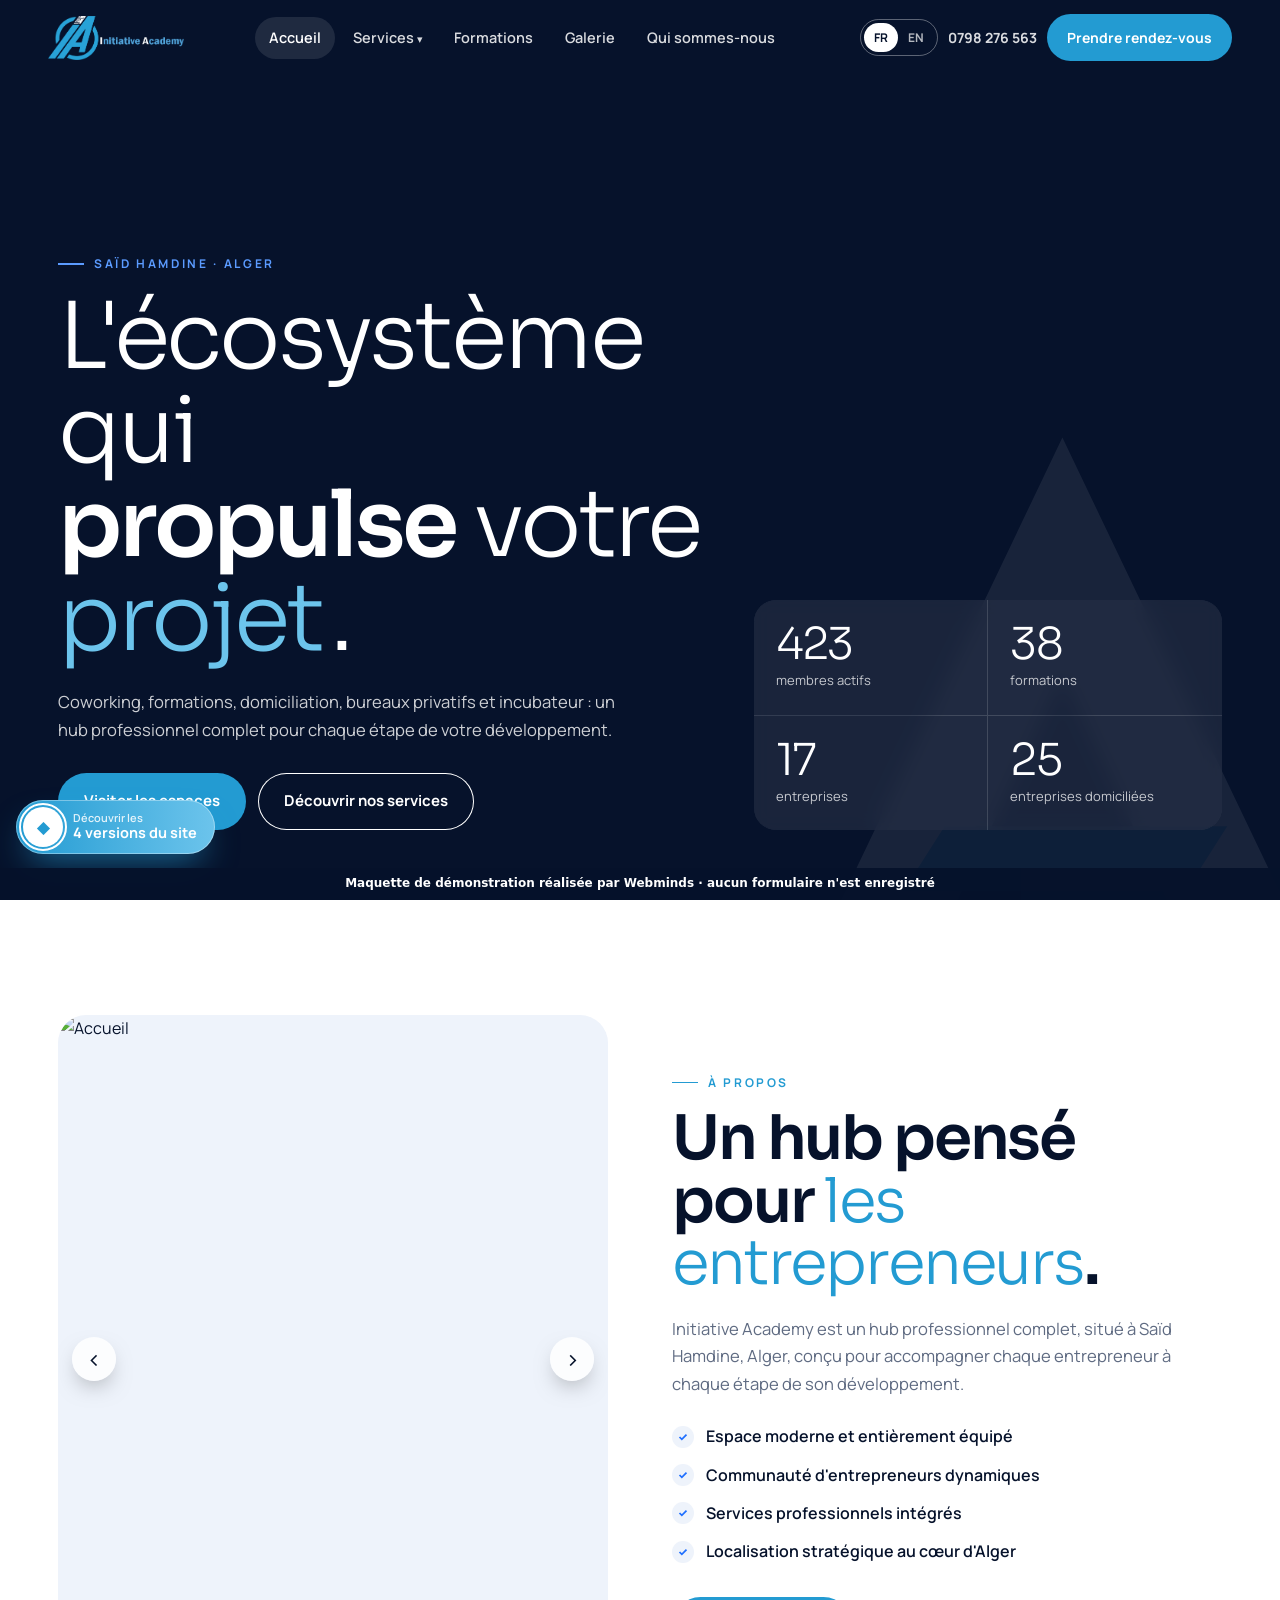
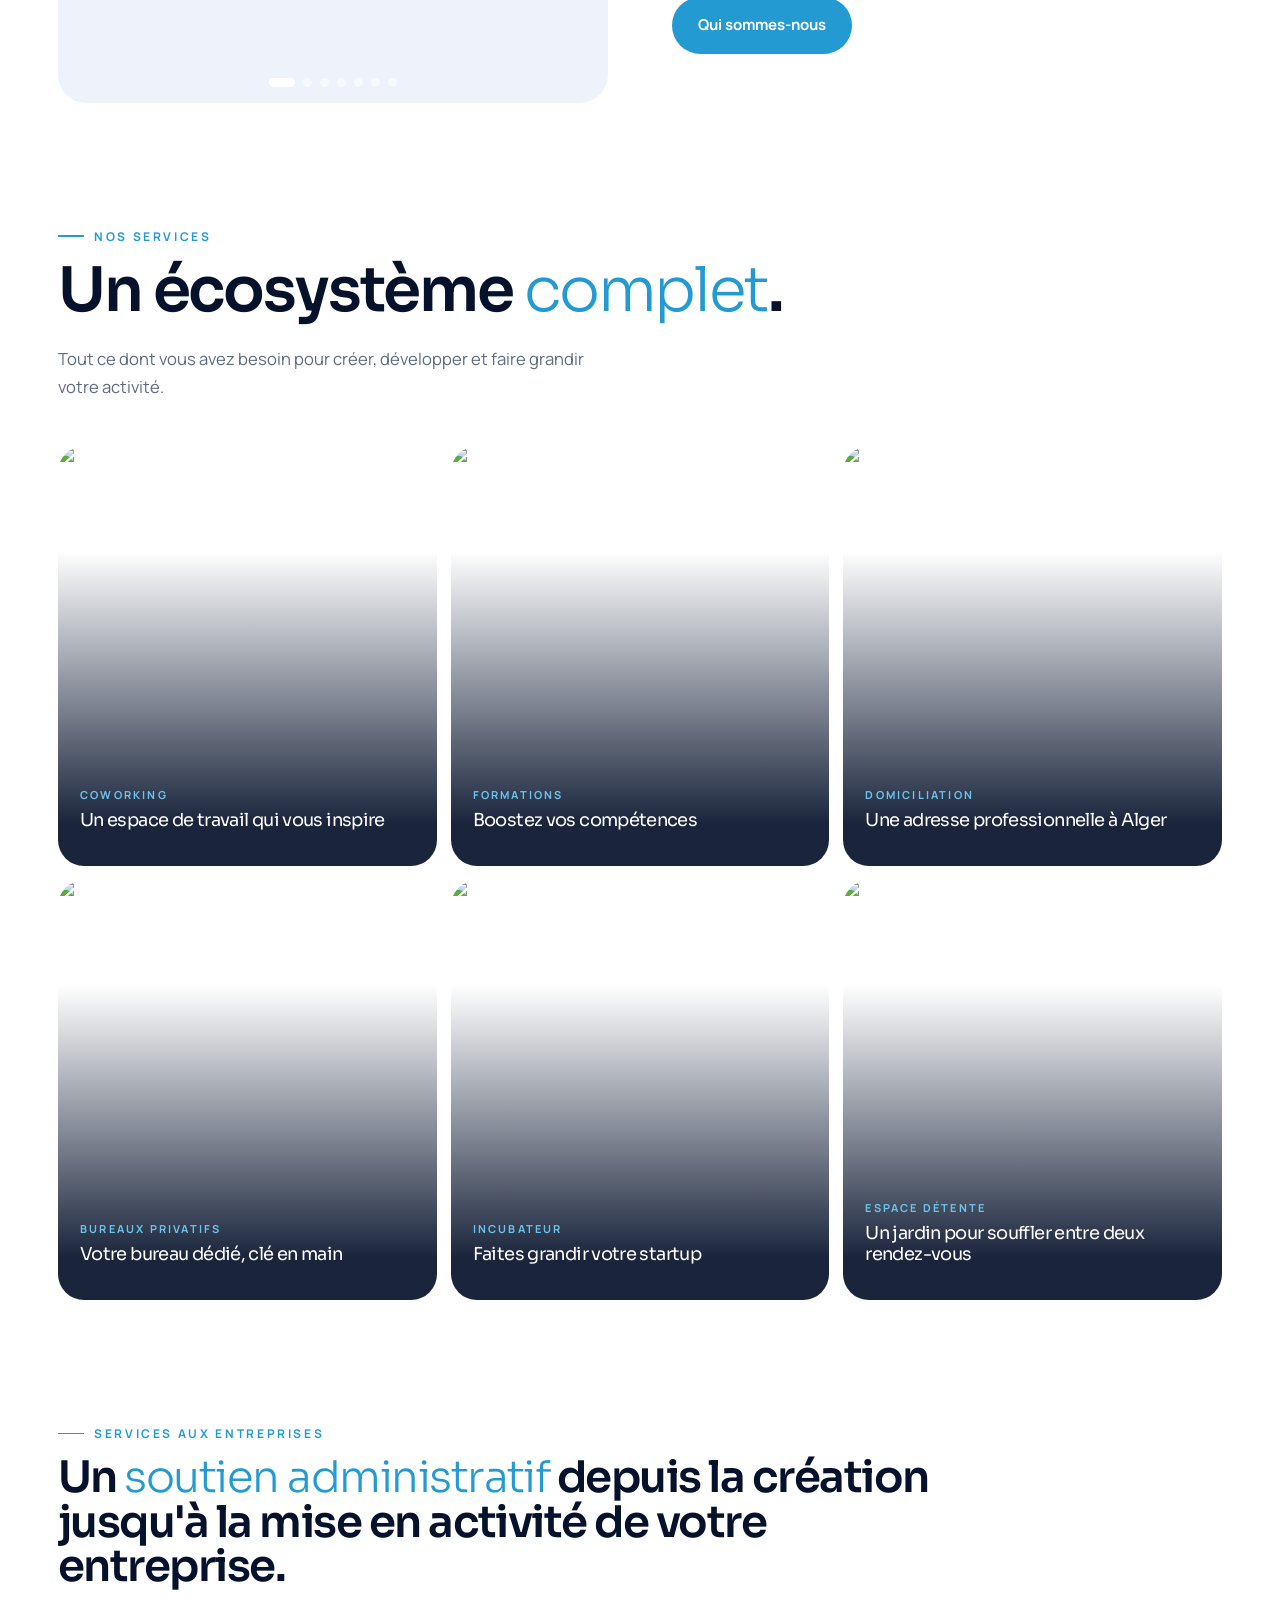
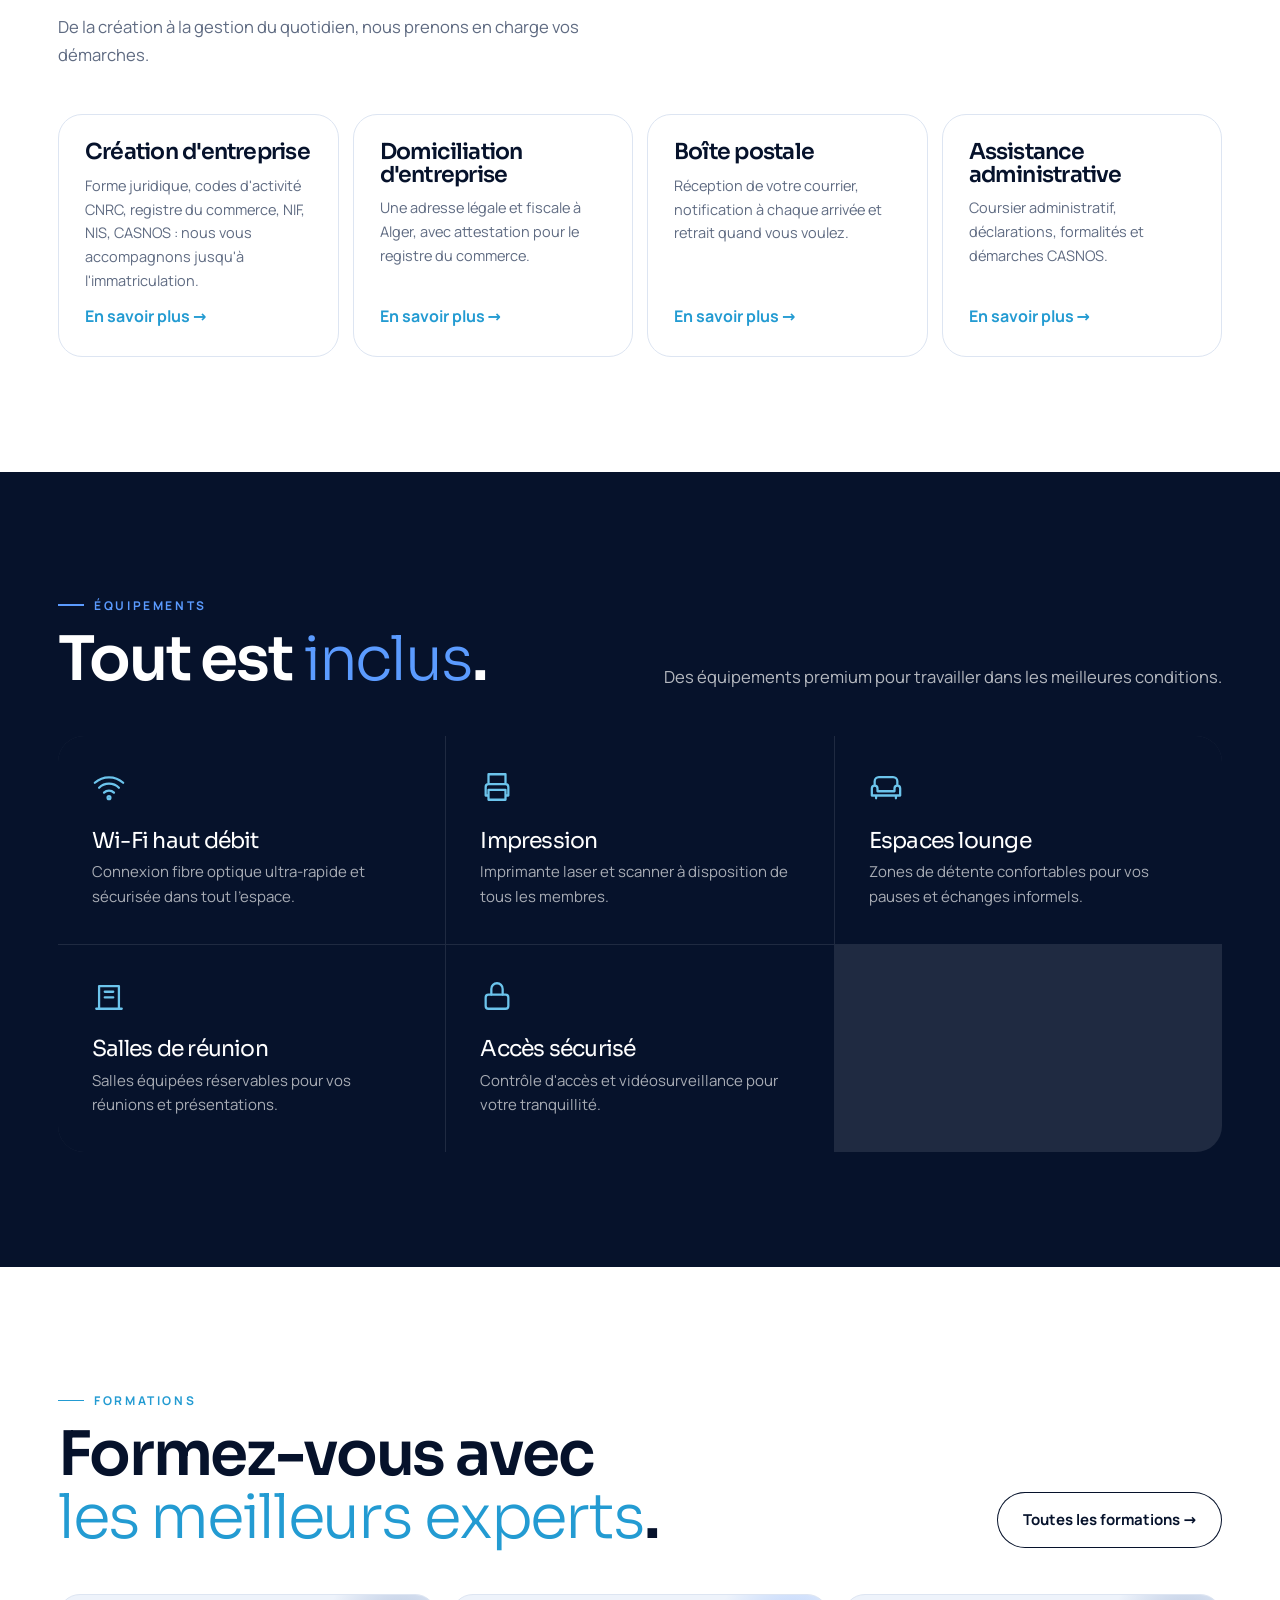
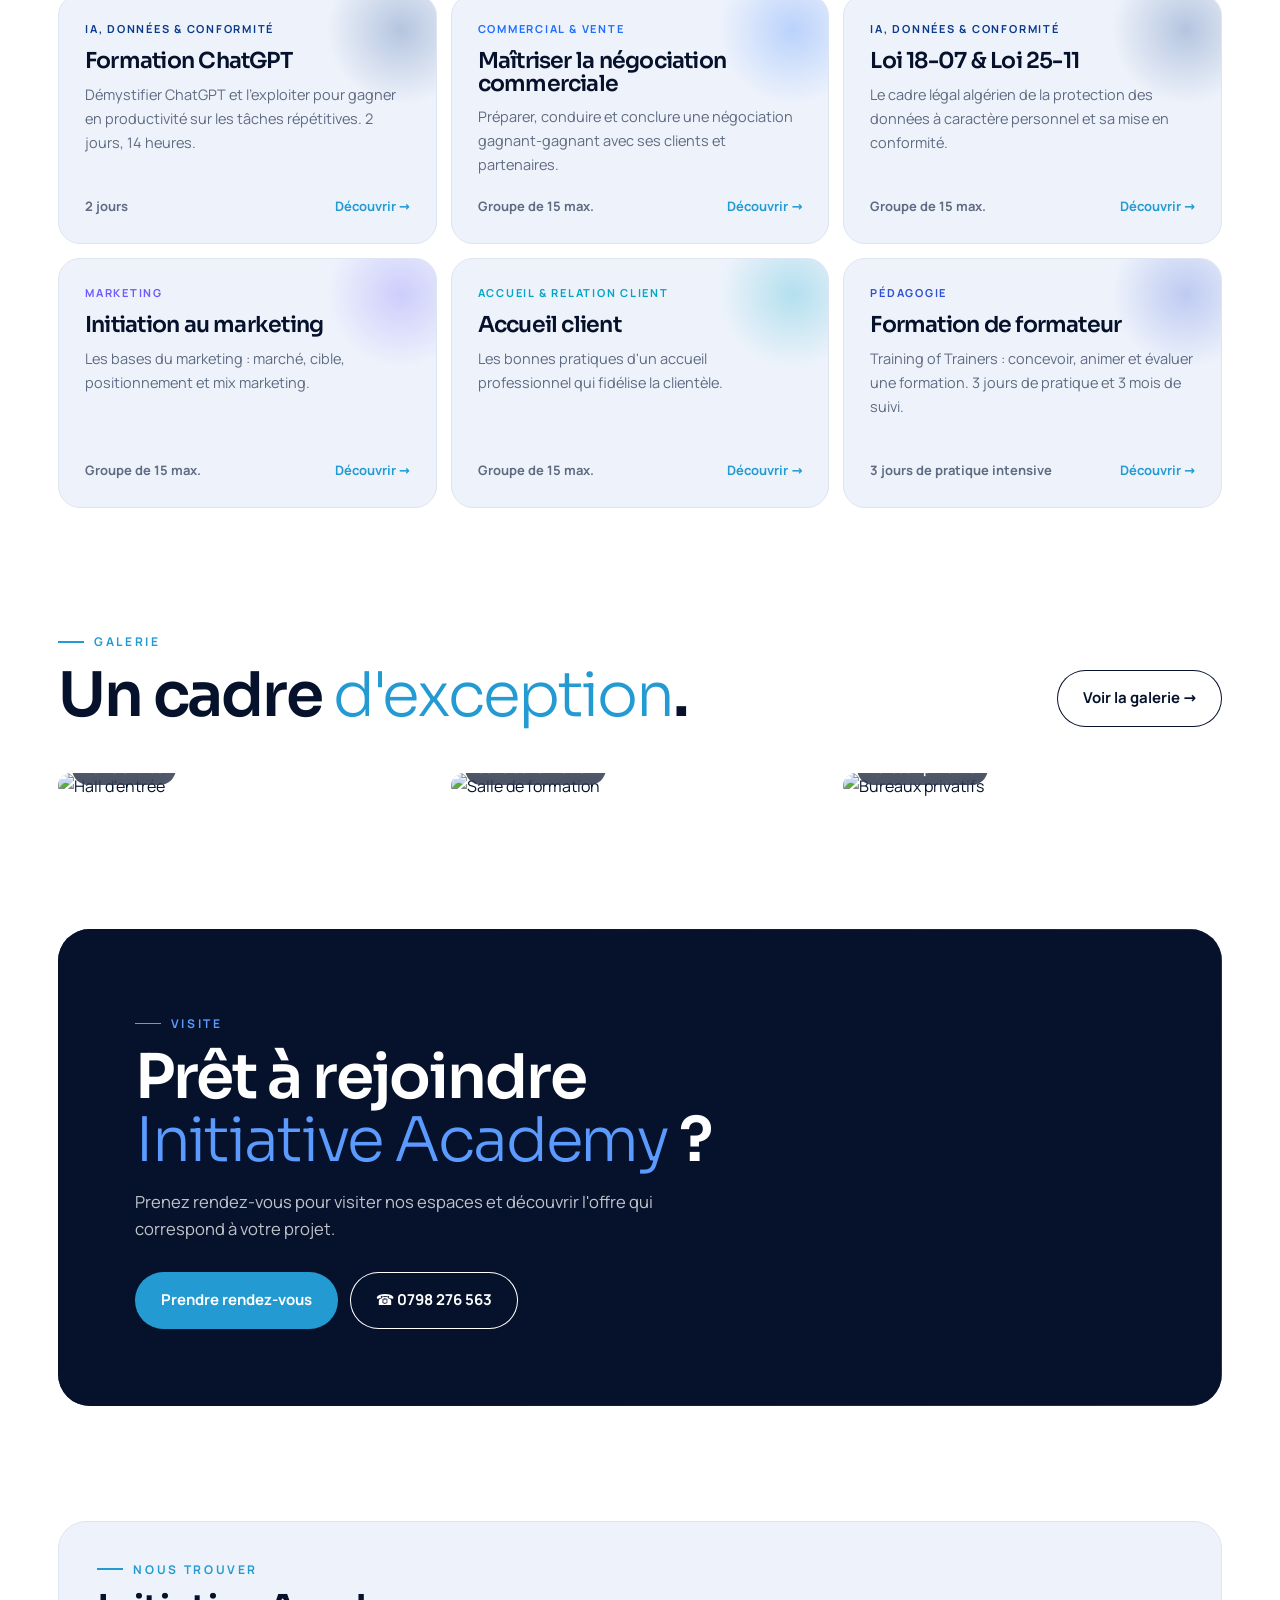
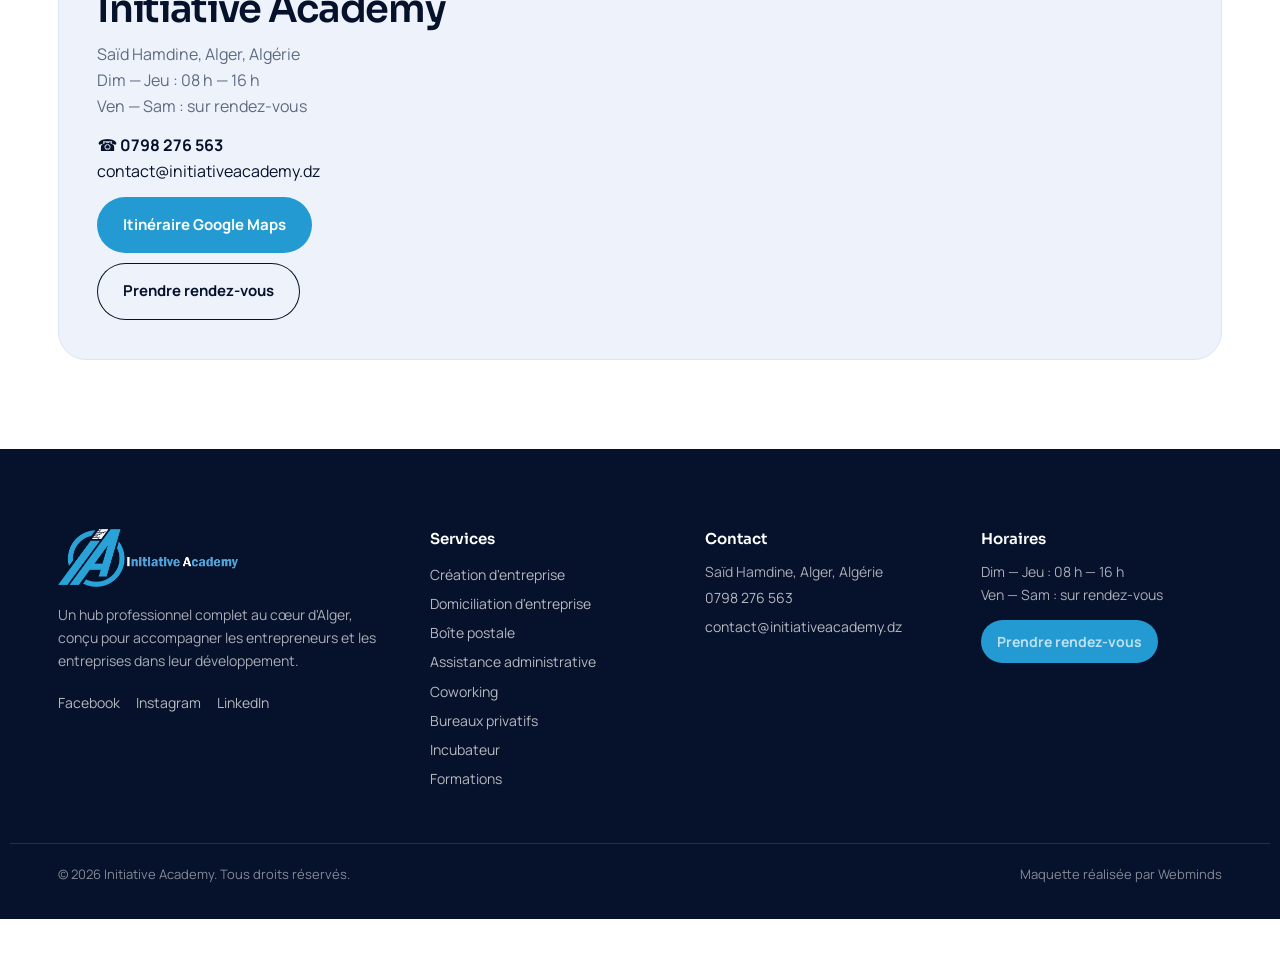
==== commit da72cf2d: "Titre services aux entreprises : soutien administratif" ====
--- a/index.html
+++ b/index.html
@@ -27,7 +27,7 @@
  <div class="svc" id="svc"></div></div></section>
 
 <section id="entreprises" style="padding-top:0"><div class="wrap">
- <div class="shead"><div><span class="kick">Services aux entreprises</span><h2 style="margin-top:14px">Créez et gérez votre <em>entreprise</em>.</h2></div><p class="lead">De la création à la gestion du quotidien, nous prenons en charge vos démarches.</p></div>
+ <div class="shead"><div><span class="kick">Services aux entreprises</span><h2 style="margin-top:14px;font-size:clamp(30px,3.4vw,50px);max-width:900px">Un <em>soutien administratif</em> depuis la création jusqu'à la mise en activité de votre entreprise.</h2></div><p class="lead">De la création à la gestion du quotidien, nous prenons en charge vos démarches.</p></div>
  <div class="biz">
   <a class="bz rv" href="service.html?s=creation"><h3>Création d'entreprise</h3><p>Forme juridique, codes d'activité CNRC, registre du commerce, NIF, NIS, CASNOS : nous vous accompagnons jusqu'à l'immatriculation.</p><span class="go">En savoir plus →</span></a>
   <a class="bz rv" href="service.html?s=domiciliation"><h3>Domiciliation d'entreprise</h3><p>Une adresse légale et fiscale à Alger, avec attestation pour le registre du commerce.</p><span class="go">En savoir plus →</span></a>
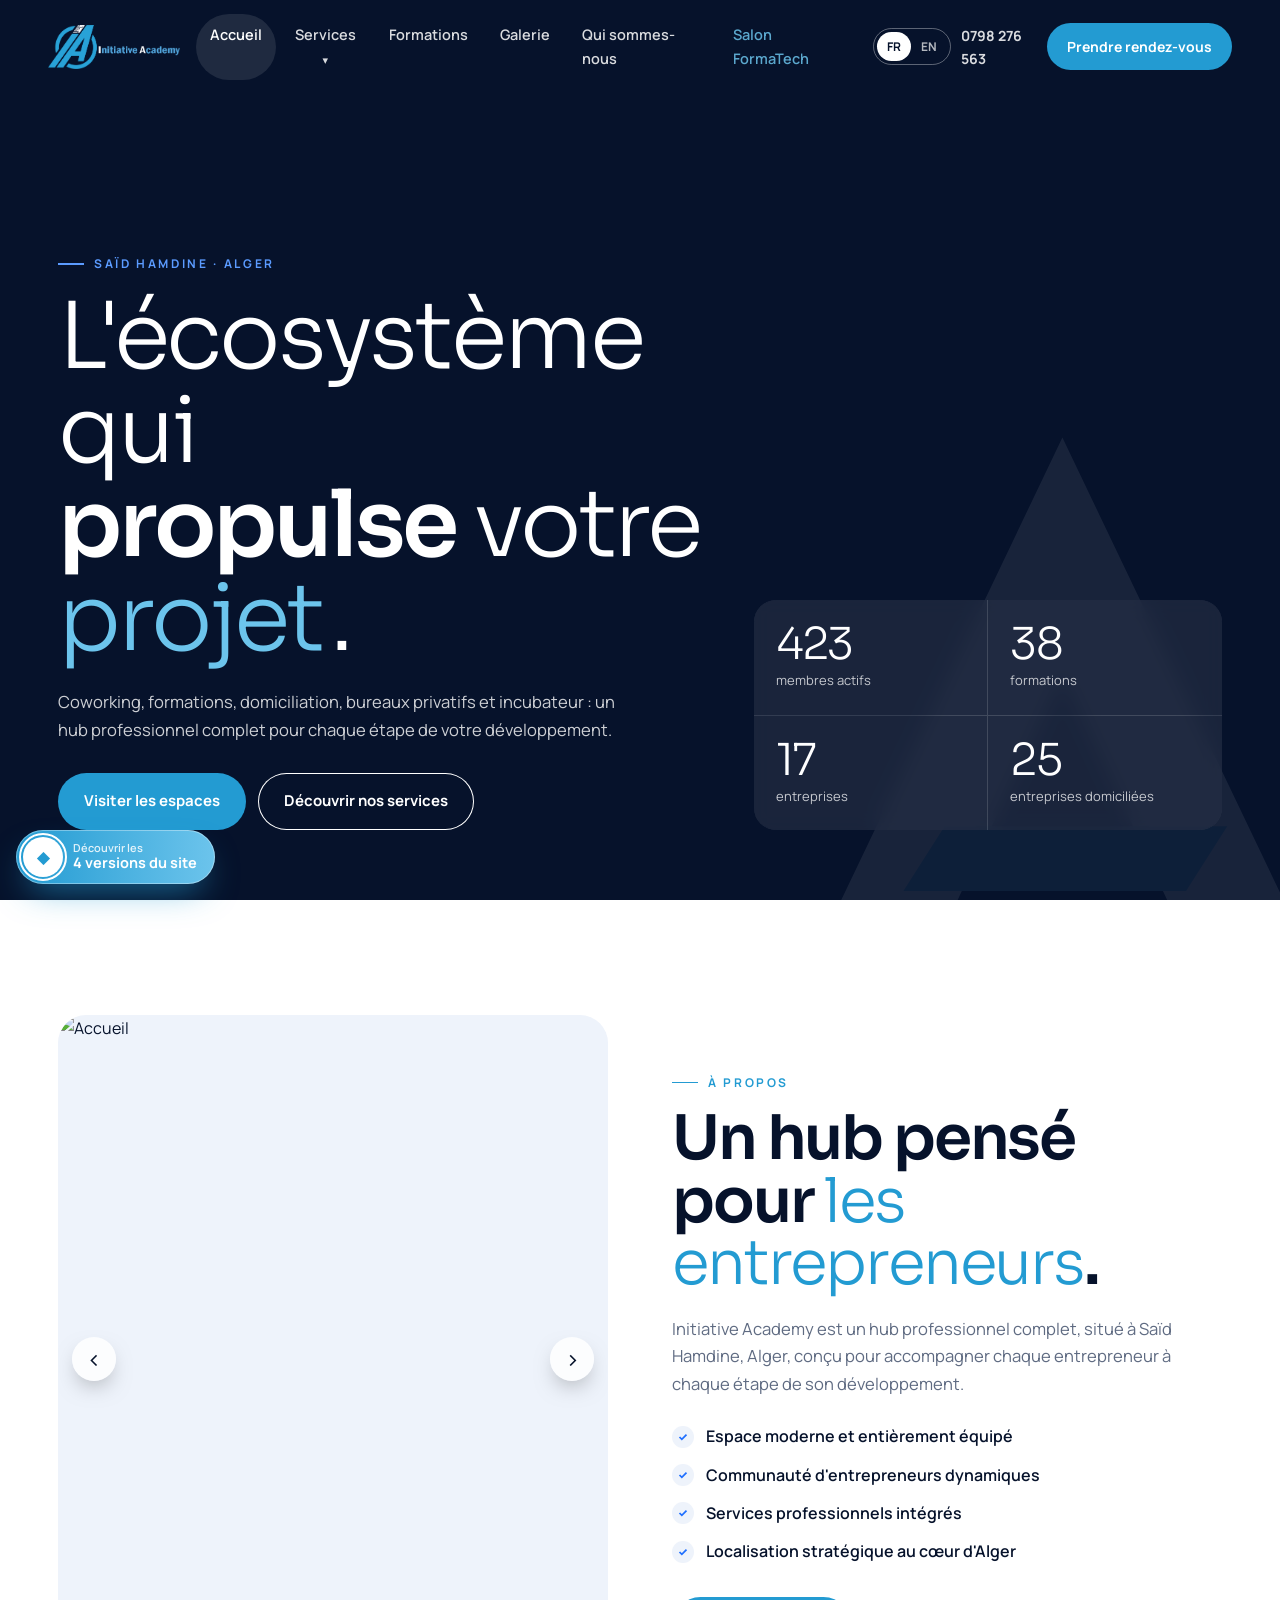
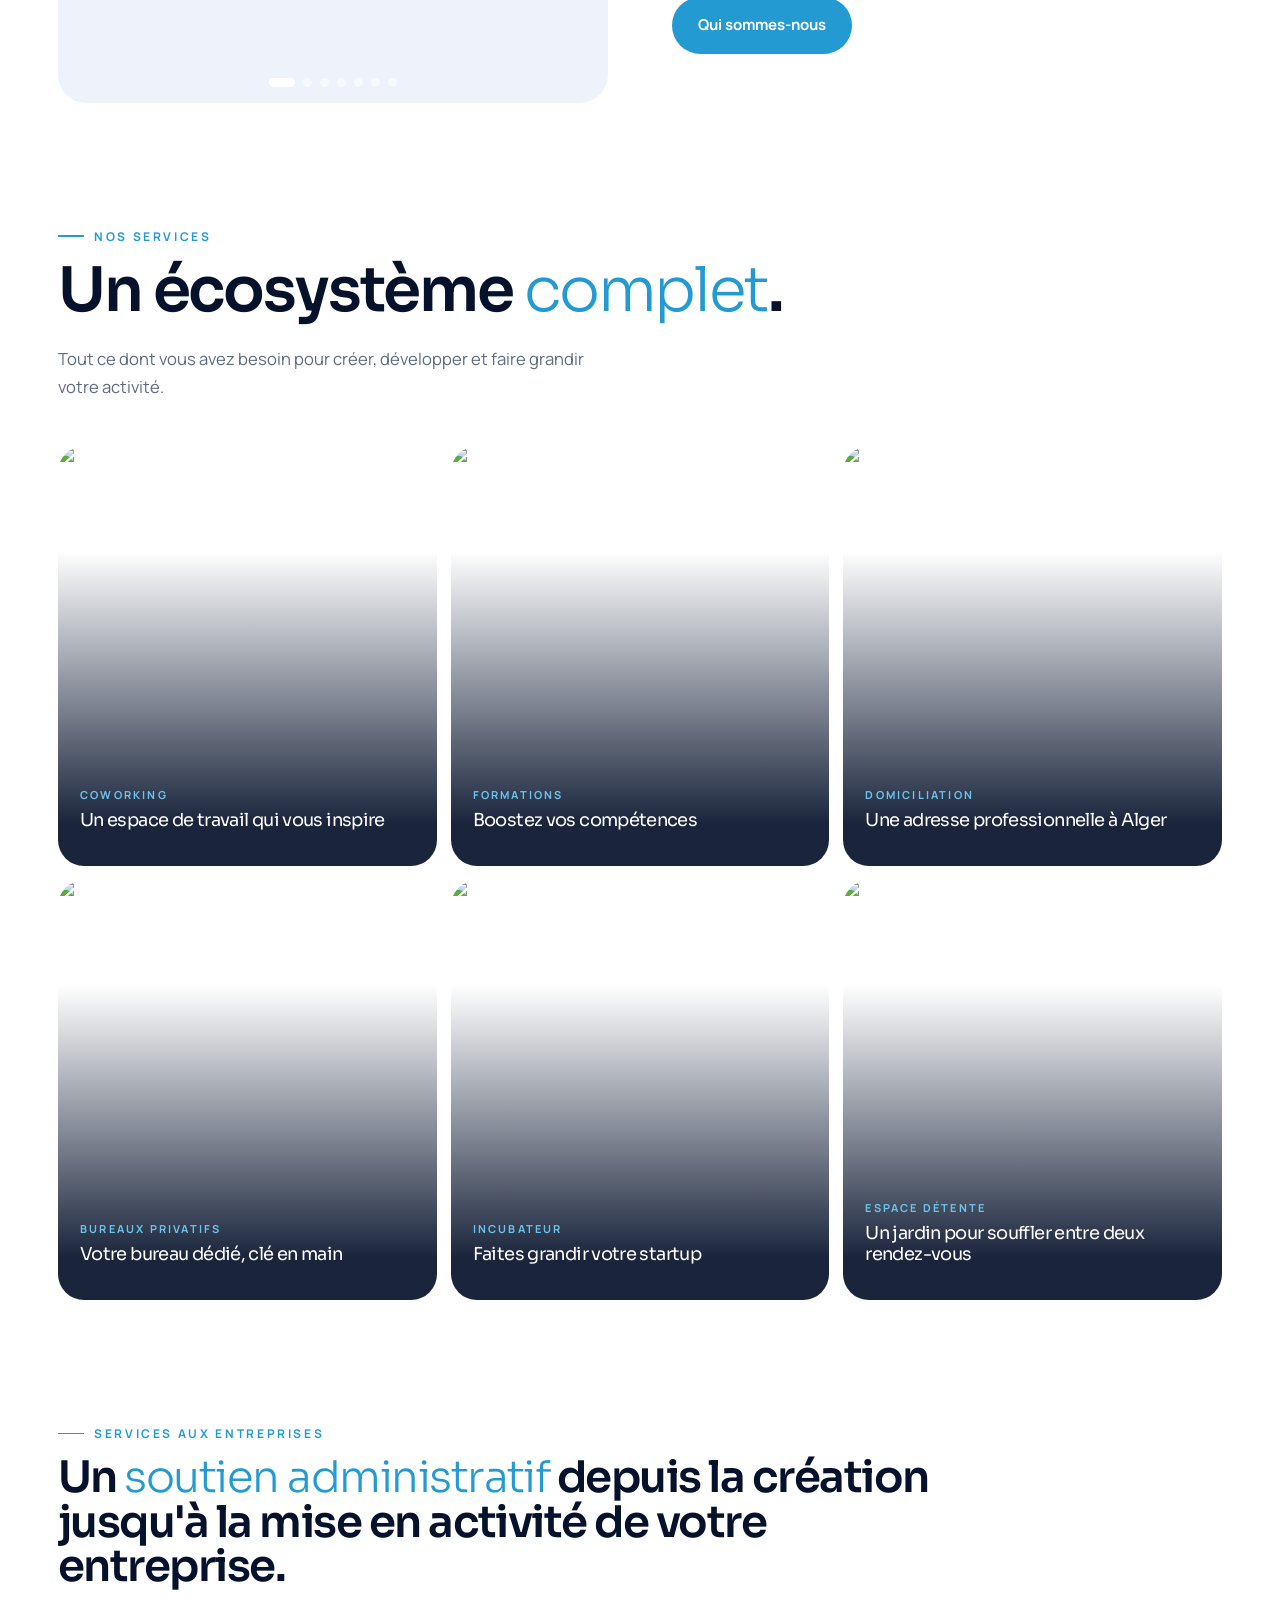
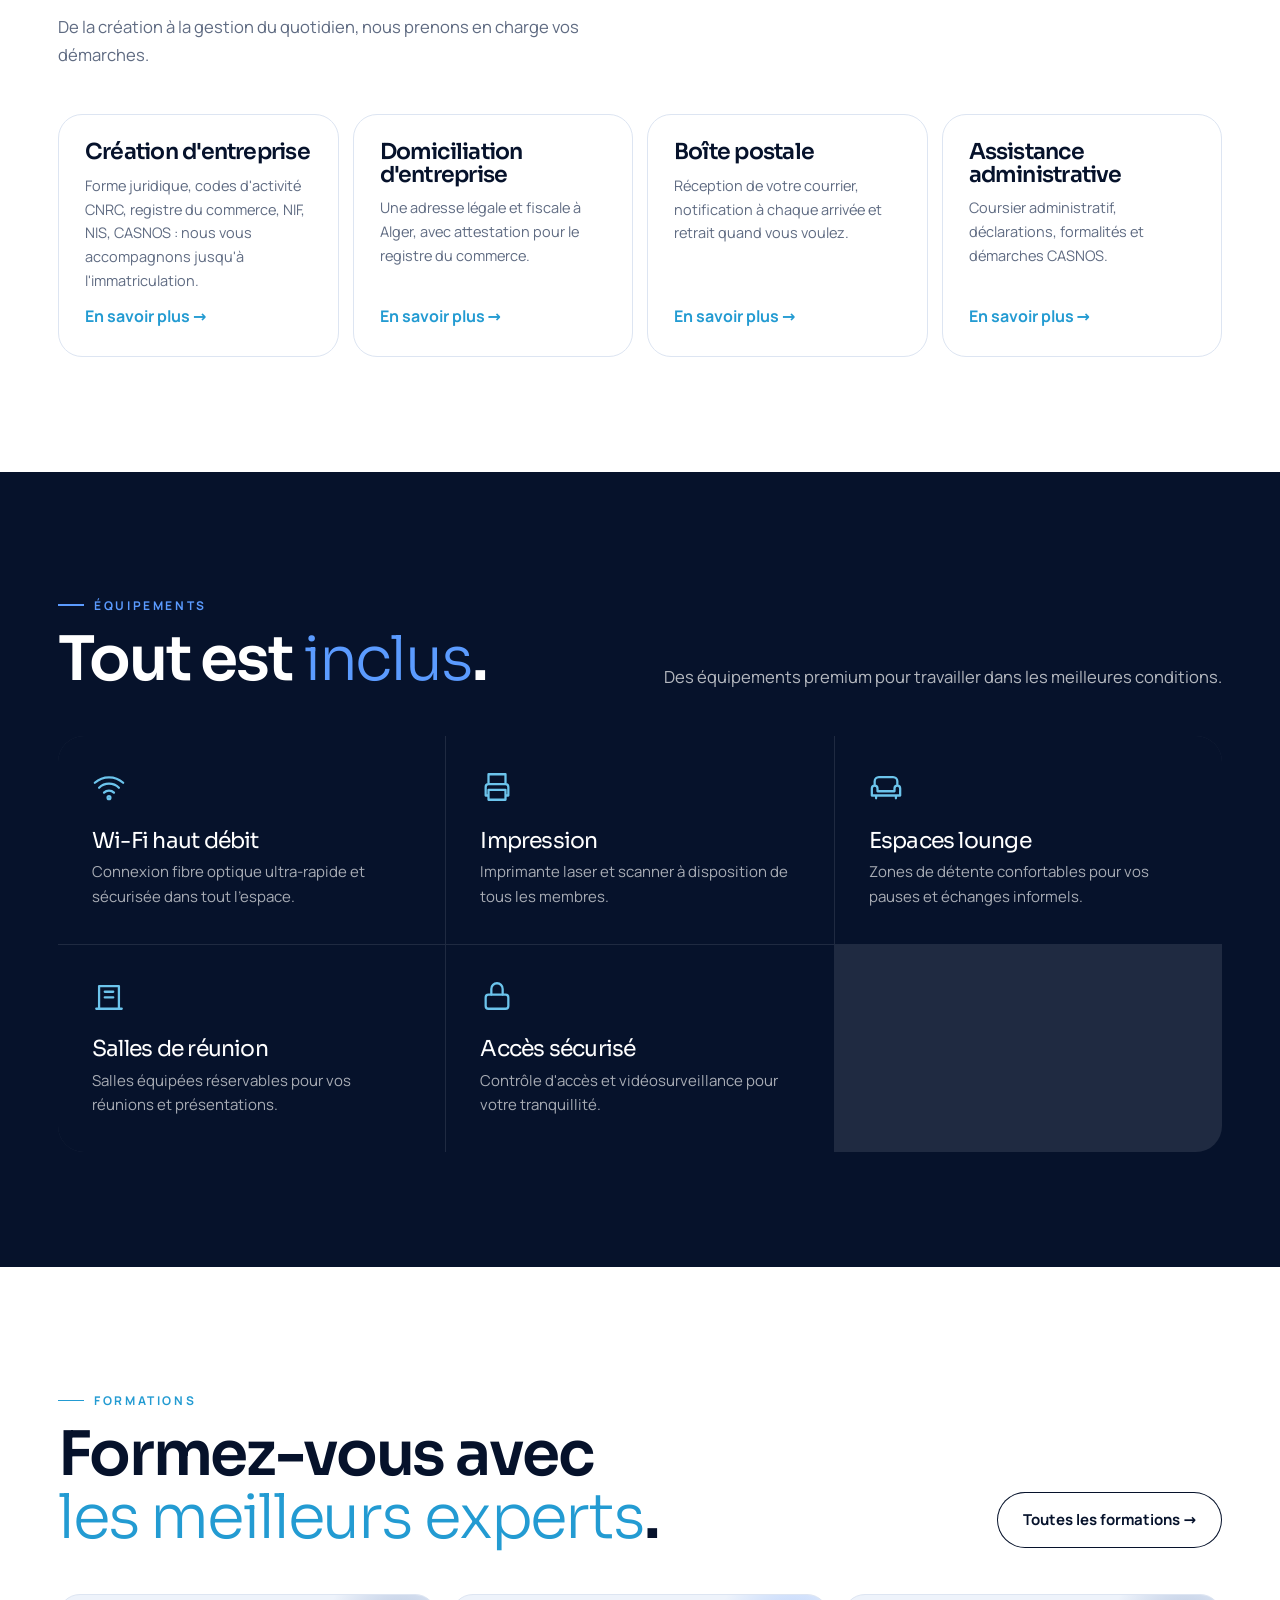
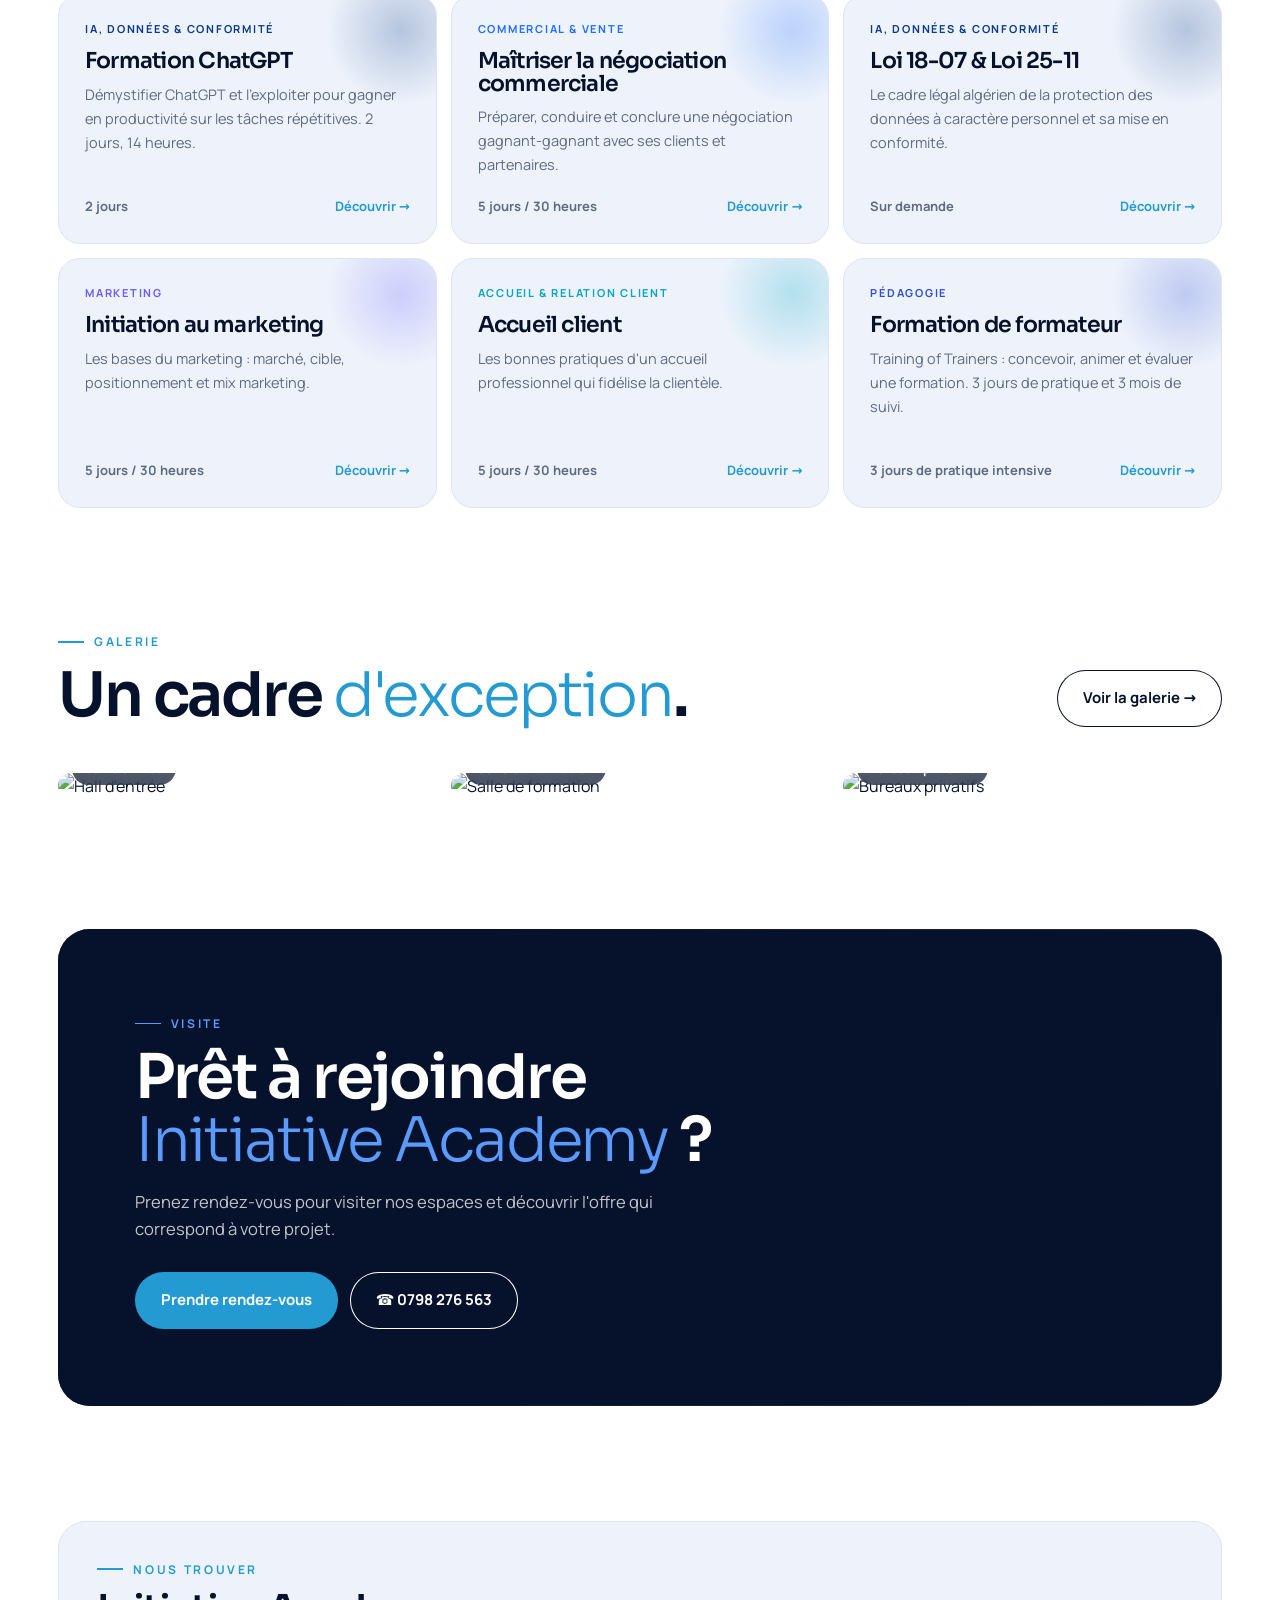
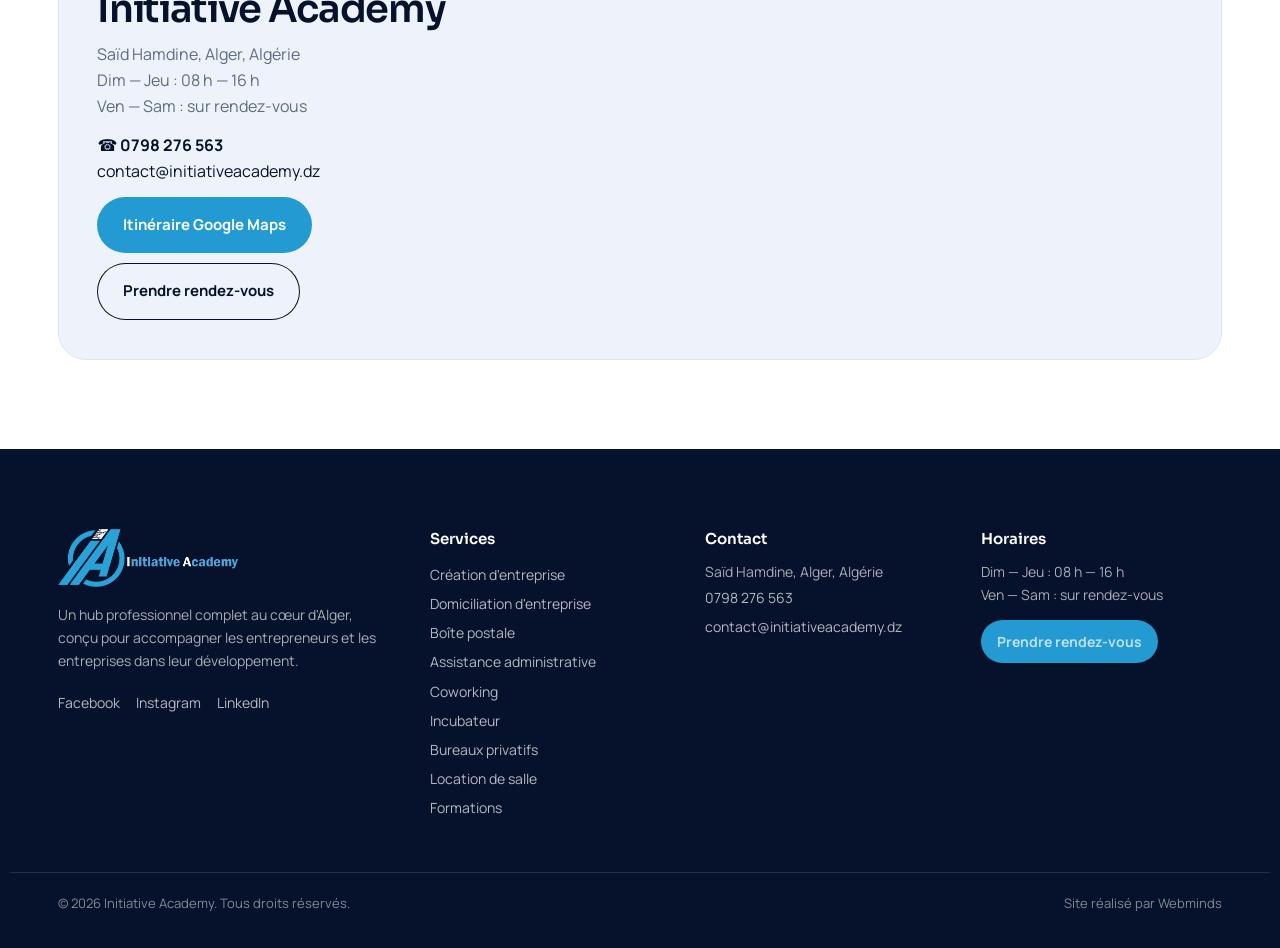
==== commit 24a0fbb1: "Formulaires envoyés à contact@initiativeacademy.dz, fiches détaillées des 21 formations, page Salon " ====
--- a/index.html
+++ b/index.html
@@ -1,5 +1,5 @@
 <!DOCTYPE html><html lang="fr"><head>
-<meta charset="utf-8"><meta name="viewport" content="width=device-width, initial-scale=1, viewport-fit=cover"><meta name="robots" content="noindex, nofollow"><meta name="theme-color" content="#06122b">
+<meta charset="utf-8"><meta name="viewport" content="width=device-width, initial-scale=1, viewport-fit=cover"><meta name="theme-color" content="#06122b">
 <link rel="stylesheet" href="style.css">
 <title>Initiative Academy — Coworking, formations et domiciliation à Alger</title>
 <meta name="description" content="Initiative Academy, hub professionnel à Saïd Hamdine, Alger : coworking, formations, domiciliation, bureaux privatifs et incubateur.">
--- a/style.css
+++ b/style.css
@@ -8,7 +8,7 @@
 :root{--n:#06122b;--n2:#0b1d40;--b:#239bd2;--b2:#6cc4ec;--ice:#eef3fb;--line:#dde5f2;--mut:#5f6b82;--ease:cubic-bezier(.2,.8,.2,1)}
 *{box-sizing:border-box;margin:0;padding:0}:root{padding-top:env(safe-area-inset-top,0px)}
 html{scroll-behavior:smooth;overflow-x:clip;scroll-padding-top:100px}
-body{font-family:MR,system-ui,sans-serif;background:#fff;color:var(--n);line-height:1.65;overflow-x:clip;padding-bottom:34px;-webkit-font-smoothing:antialiased}
+body{font-family:MR,system-ui,sans-serif;background:#fff;color:var(--n);line-height:1.65;overflow-x:clip;-webkit-font-smoothing:antialiased}
 img{max-width:100%;display:block}a{color:inherit;text-decoration:none}button,input,select,textarea{font:inherit;color:inherit}
 :focus-visible{outline:2px solid var(--b);outline-offset:3px}
 .wrap{max-width:1260px;margin:0 auto;padding-inline:clamp(18px,4vw,48px)}section{padding-block:clamp(70px,9vw,130px);position:relative}main{overflow-x:clip}
@@ -101,7 +101,7 @@
 .chips2{display:flex;flex-wrap:wrap;gap:8px;margin-top:16px}.chips2 span{background:#fff;border:1px solid var(--line);border-radius:999px;padding:6px 12px;font-size:13px;font-weight:700}
 .dl{display:grid;grid-template-columns:auto 1fr;gap:10px 16px;font-size:14.5px}.dl dt{color:var(--mut);font-weight:700}.dl dd{font-weight:600}
 .fc .badge{position:absolute;top:16px;right:16px;background:var(--b);color:#fff;font:700 10.5px MR;padding:4px 9px;border-radius:999px;letter-spacing:.04em}
-.vswitch{position:fixed;z-index:90;bottom:calc(46px + env(safe-area-inset-bottom,0px));left:16px;display:flex;gap:10px;align-items:center;padding:7px 18px 7px 7px;border-radius:999px;color:#fff;font:700 14.5px/1.15 MR;background:linear-gradient(90deg,#239bd2,#6cc4ec,#0b3a8c,#239bd2);background-size:300% 100%;animation:vsg 6s linear infinite,vsw 5s ease-in-out infinite;box-shadow:0 16px 34px -12px rgba(35,155,210,.7),inset 0 0 0 1px rgba(255,255,255,.35)}
+.vswitch{position:fixed;z-index:90;bottom:calc(16px + env(safe-area-inset-bottom,0px));left:16px;display:flex;gap:10px;align-items:center;padding:7px 18px 7px 7px;border-radius:999px;color:#fff;font:700 14.5px/1.15 MR;background:linear-gradient(90deg,#239bd2,#6cc4ec,#0b3a8c,#239bd2);background-size:300% 100%;animation:vsg 6s linear infinite,vsw 5s ease-in-out infinite;box-shadow:0 16px 34px -12px rgba(35,155,210,.7),inset 0 0 0 1px rgba(255,255,255,.35)}
 .vswitch small{display:block;font-size:11px;font-weight:600;opacity:.85}.vswitch .vs-i{width:40px;height:40px;border-radius:50%;background:#fff;color:var(--b);display:grid;place-items:center;font-size:16px;position:relative}
 .vswitch .vs-i::after{content:"";position:absolute;inset:-4px;border-radius:50%;border:2px solid #fff;animation:ping 1.6s ease-out infinite}
 @keyframes ping{0%{transform:scale(.9);opacity:.9}100%{transform:scale(1.35);opacity:0}}@keyframes vsg{to{background-position:300% 0}}@keyframes vsw{0%,82%,100%{rotate:0deg}86%{rotate:-5deg}90%{rotate:4deg}94%{rotate:-2deg}}
@@ -150,7 +150,7 @@
 @media (max-width:1050px){.hr .lang{display:inline-flex}}
 html[lang=en] .hero h1{font-size:clamp(44px,6.2vw,96px)}
 
-.vswitch-w{position:fixed;z-index:90;bottom:calc(46px + env(safe-area-inset-bottom,0px));left:16px}.vswitch-w .vswitch{position:static;border:0;cursor:pointer;text-align:left}
+.vswitch-w{position:fixed;z-index:90;bottom:calc(16px + env(safe-area-inset-bottom,0px));left:16px}.vswitch-w .vswitch{position:static;border:0;cursor:pointer;text-align:left}
 .vmenu{position:absolute;bottom:calc(100% + 10px);left:0;background:#fff;border-radius:18px;padding:8px;display:grid;gap:2px;min-width:220px;box-shadow:0 30px 60px -20px rgba(6,18,43,.6);opacity:0;pointer-events:none;transform:translateY(8px);transition:.25s}
 .vswitch-w.open .vmenu{opacity:1;pointer-events:auto;transform:none}.vmenu a{padding:11px 14px;border-radius:12px;font-weight:700;font-size:14.5px;color:var(--n)}.vmenu a:hover{background:var(--ice)}.vmenu a.on{background:var(--n);color:#fff}
 /* cartes simples, côte à côte */
@@ -176,3 +176,11 @@
 
 .svc{grid-template-columns:repeat(3,1fr)}.sv2{grid-template-columns:repeat(3,1fr)}
 @media (max-width:1050px){.svc,.sv2{grid-template-columns:1fr 1fr}}@media (max-width:620px){.svc,.sv2{grid-template-columns:1fr}}
+nav a[href="salon.html"]{color:#6cc4ec}
+#sx-pill{position:fixed;right:16px;bottom:calc(16px + env(safe-area-inset-bottom,0px));z-index:60;display:flex;align-items:center;gap:10px;background:#06122b;color:#fff;border:1px solid rgba(108,196,236,.45);border-radius:999px;padding:10px 16px;font-size:13px;box-shadow:0 12px 30px rgba(6,18,43,.35);transition:transform .25s}
+#sx-pill:hover{transform:translateY(-3px)}
+#sx-pill i{width:8px;height:8px;border-radius:50%;background:#6cc4ec;flex:none;animation:sxp2 1.8s infinite}
+#sx-pill em{font-style:normal;color:#6cc4ec;font-weight:800}
+@keyframes sxp2{0%{box-shadow:0 0 0 0 rgba(108,196,236,.8)}70%{box-shadow:0 0 0 10px rgba(108,196,236,0)}100%{box-shadow:0 0 0 0 rgba(108,196,236,0)}}
+@media (max-width:620px){#sx-pill{left:16px;bottom:calc(76px + env(safe-area-inset-bottom,0px));justify-content:center;font-size:12px}}
+.v2 nav a[href="salon.html"]{color:var(--b)}
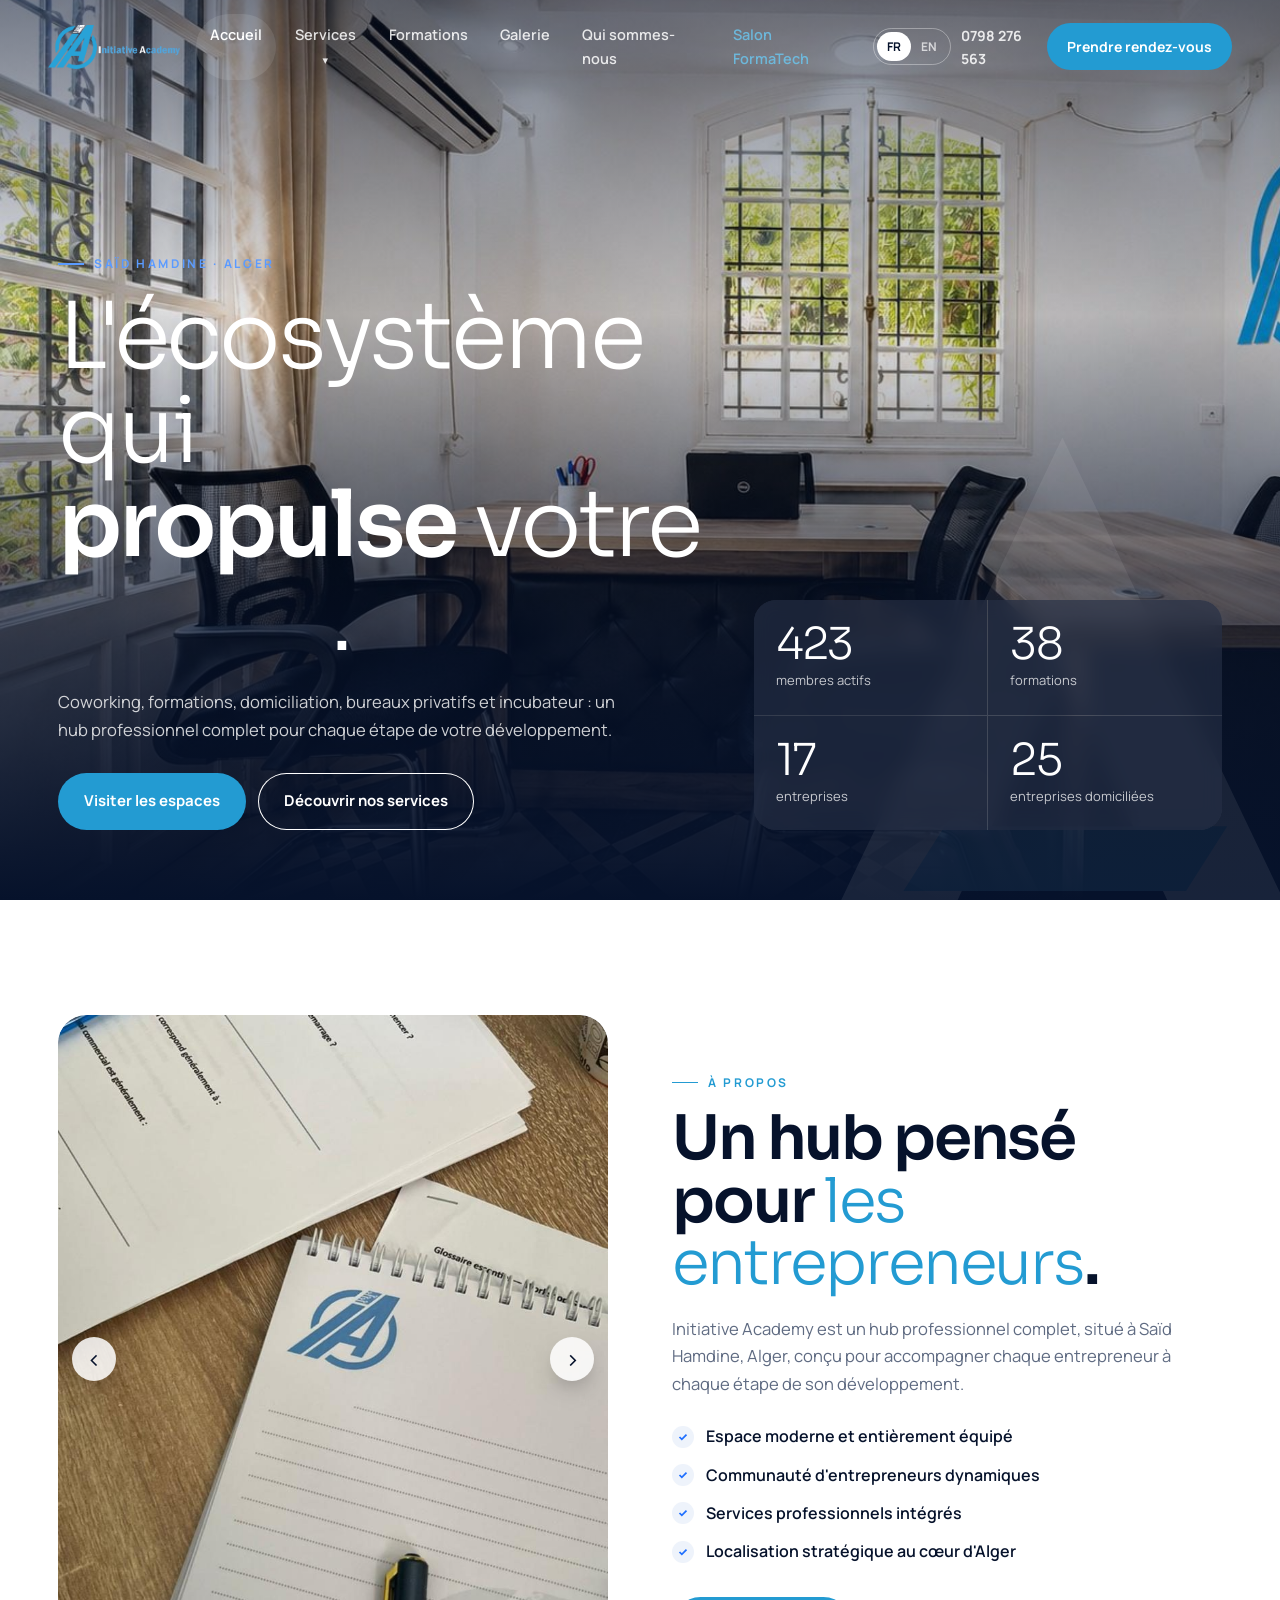
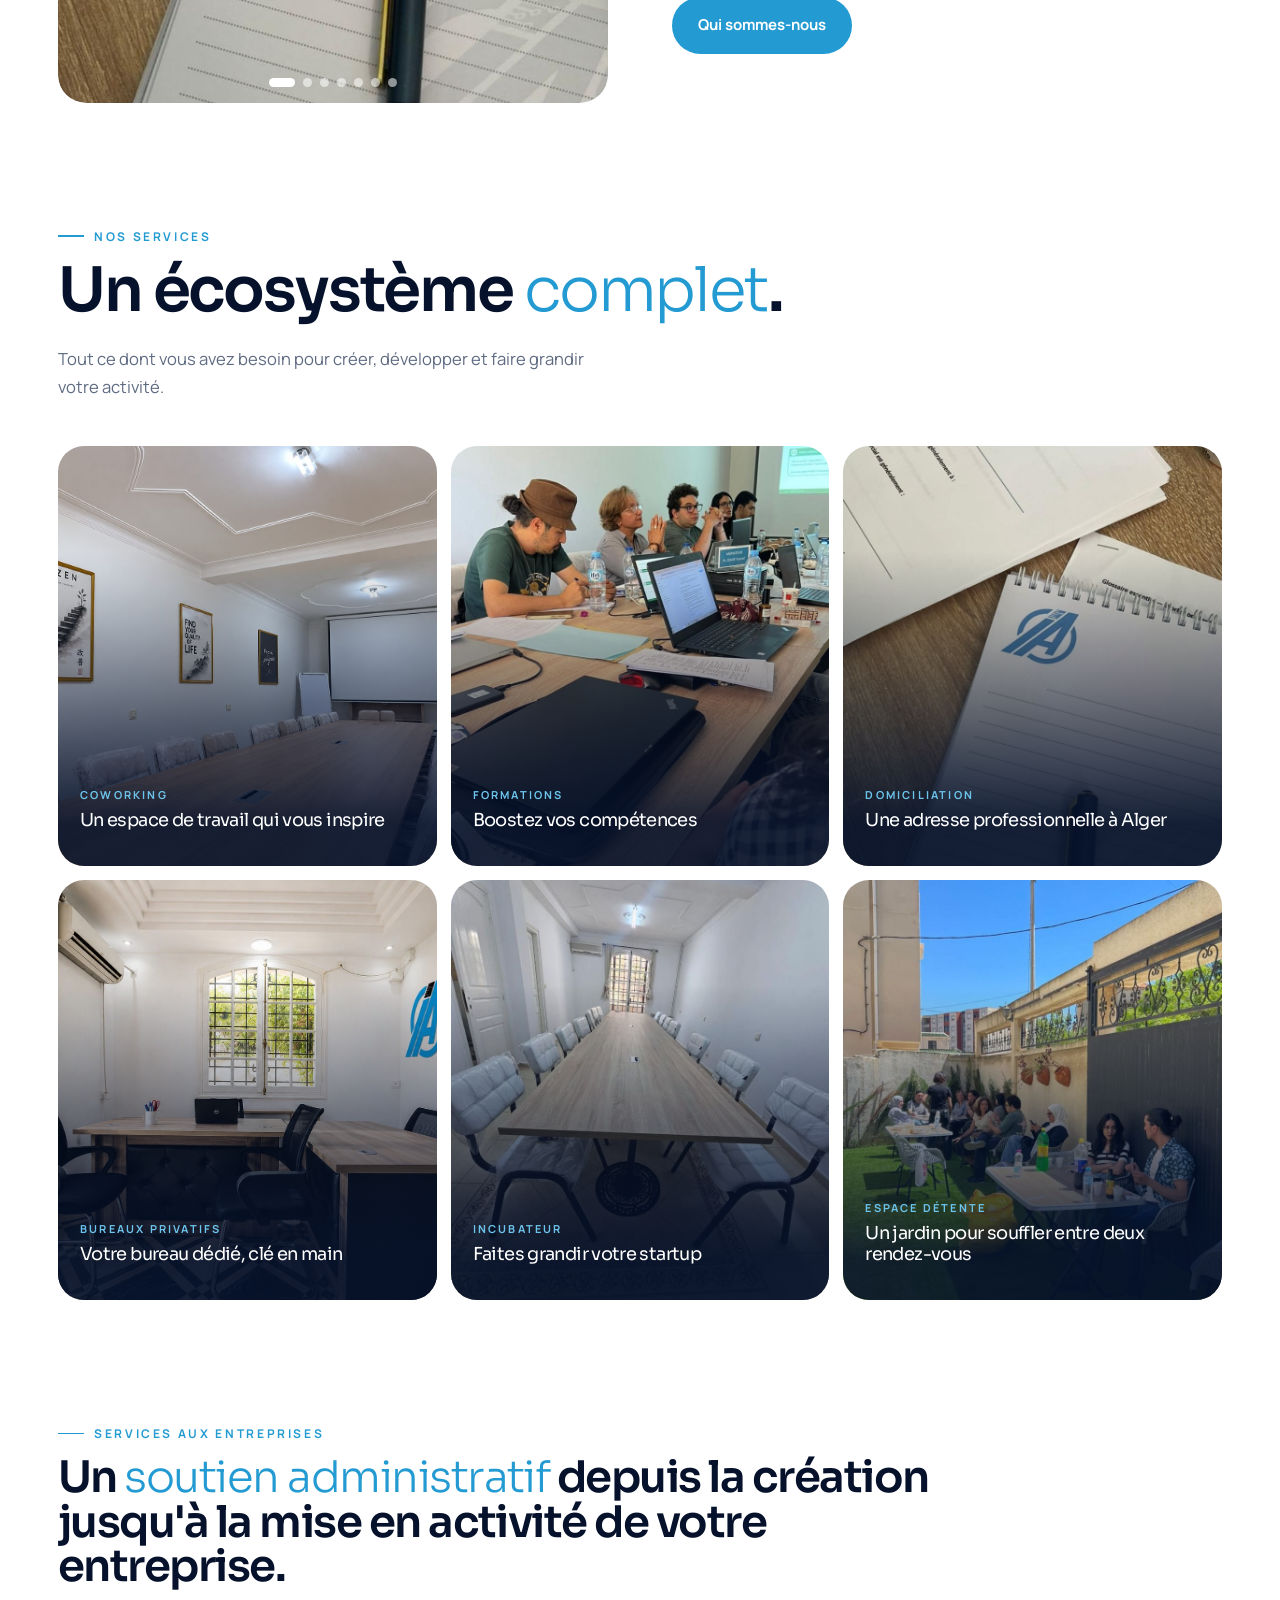
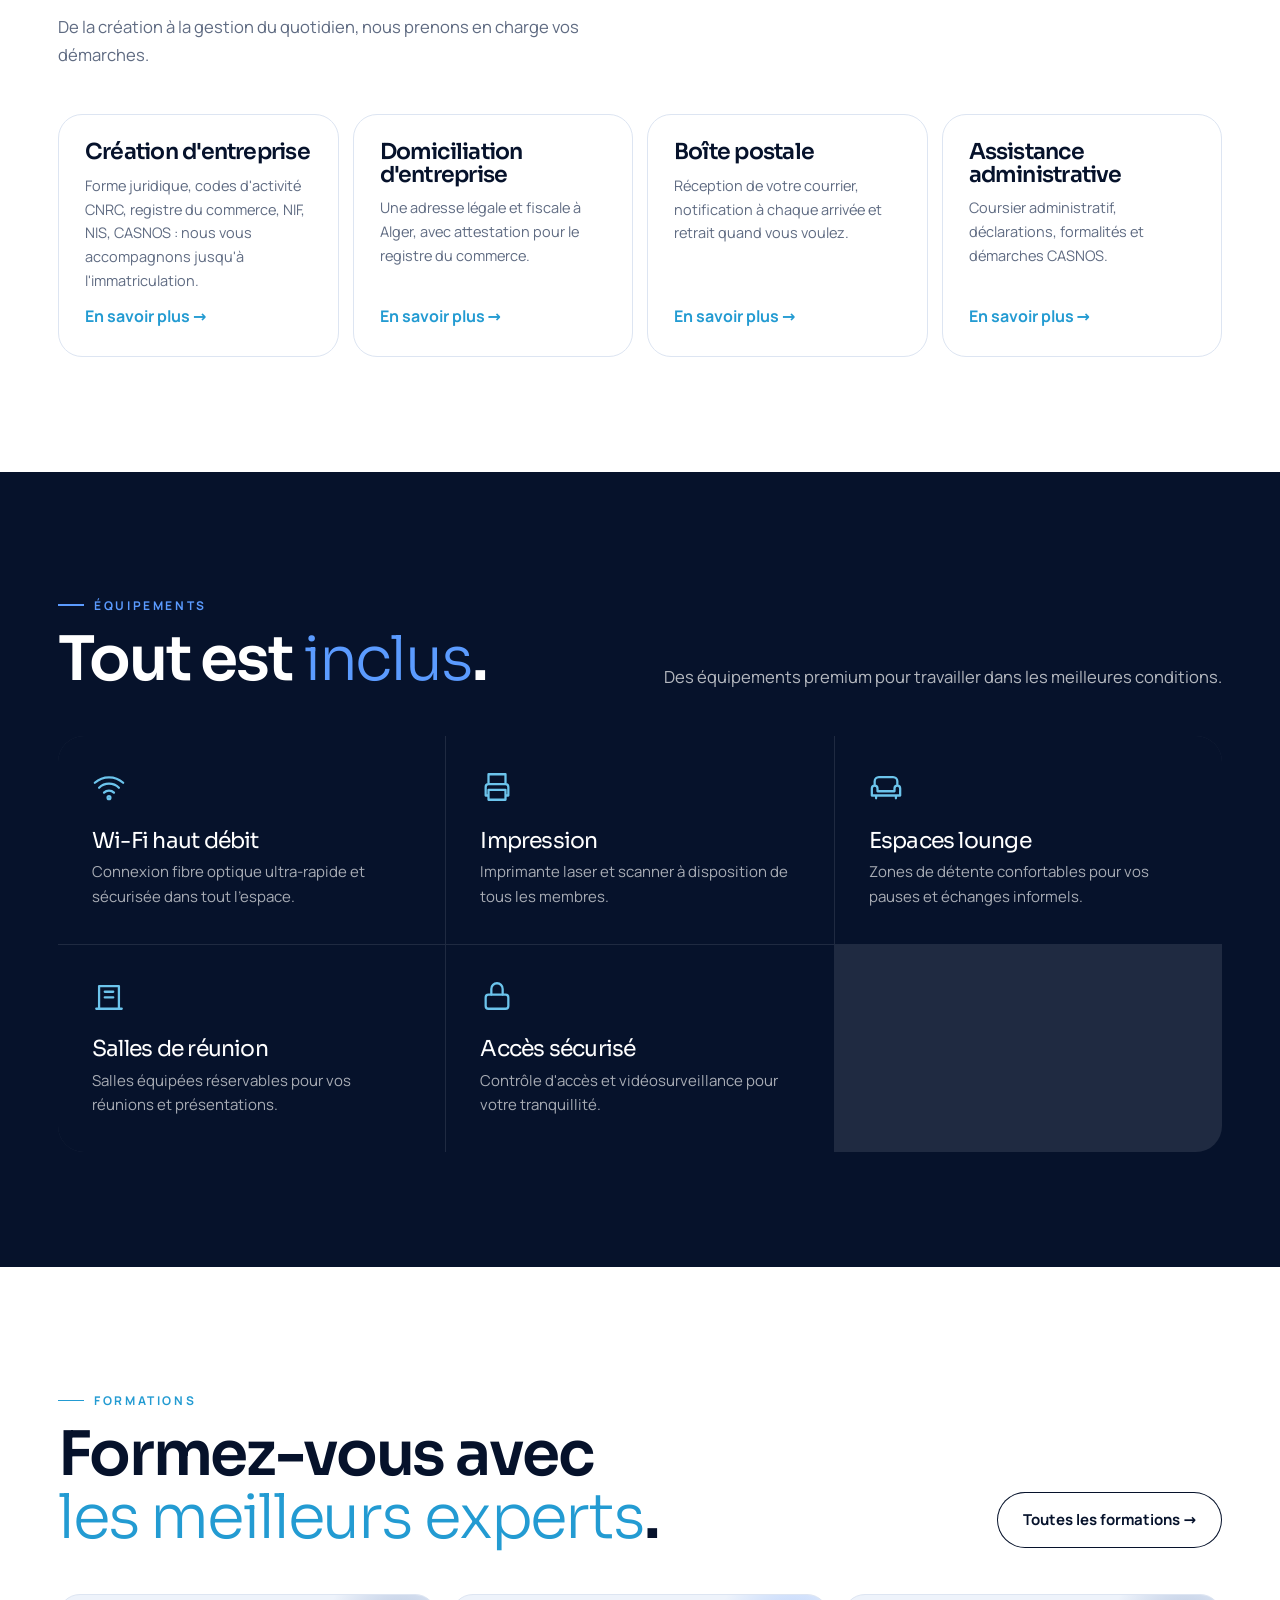
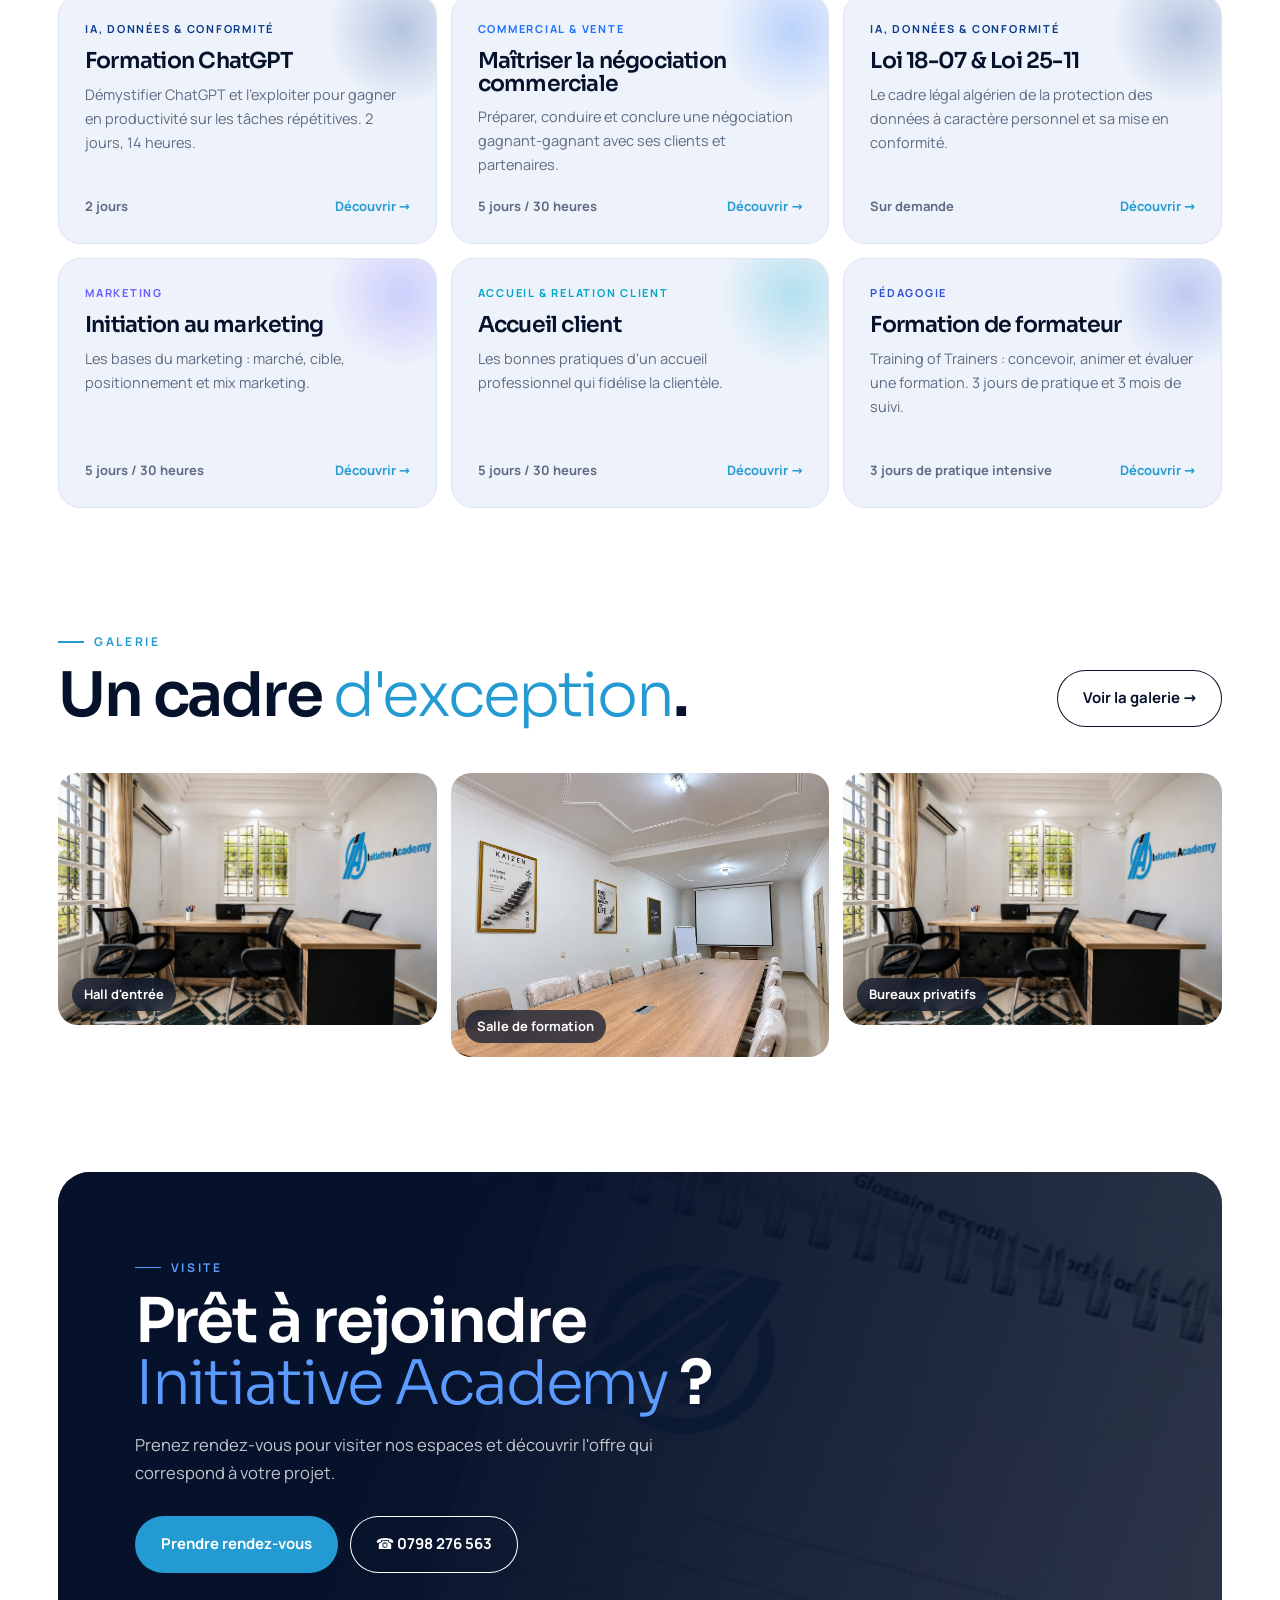
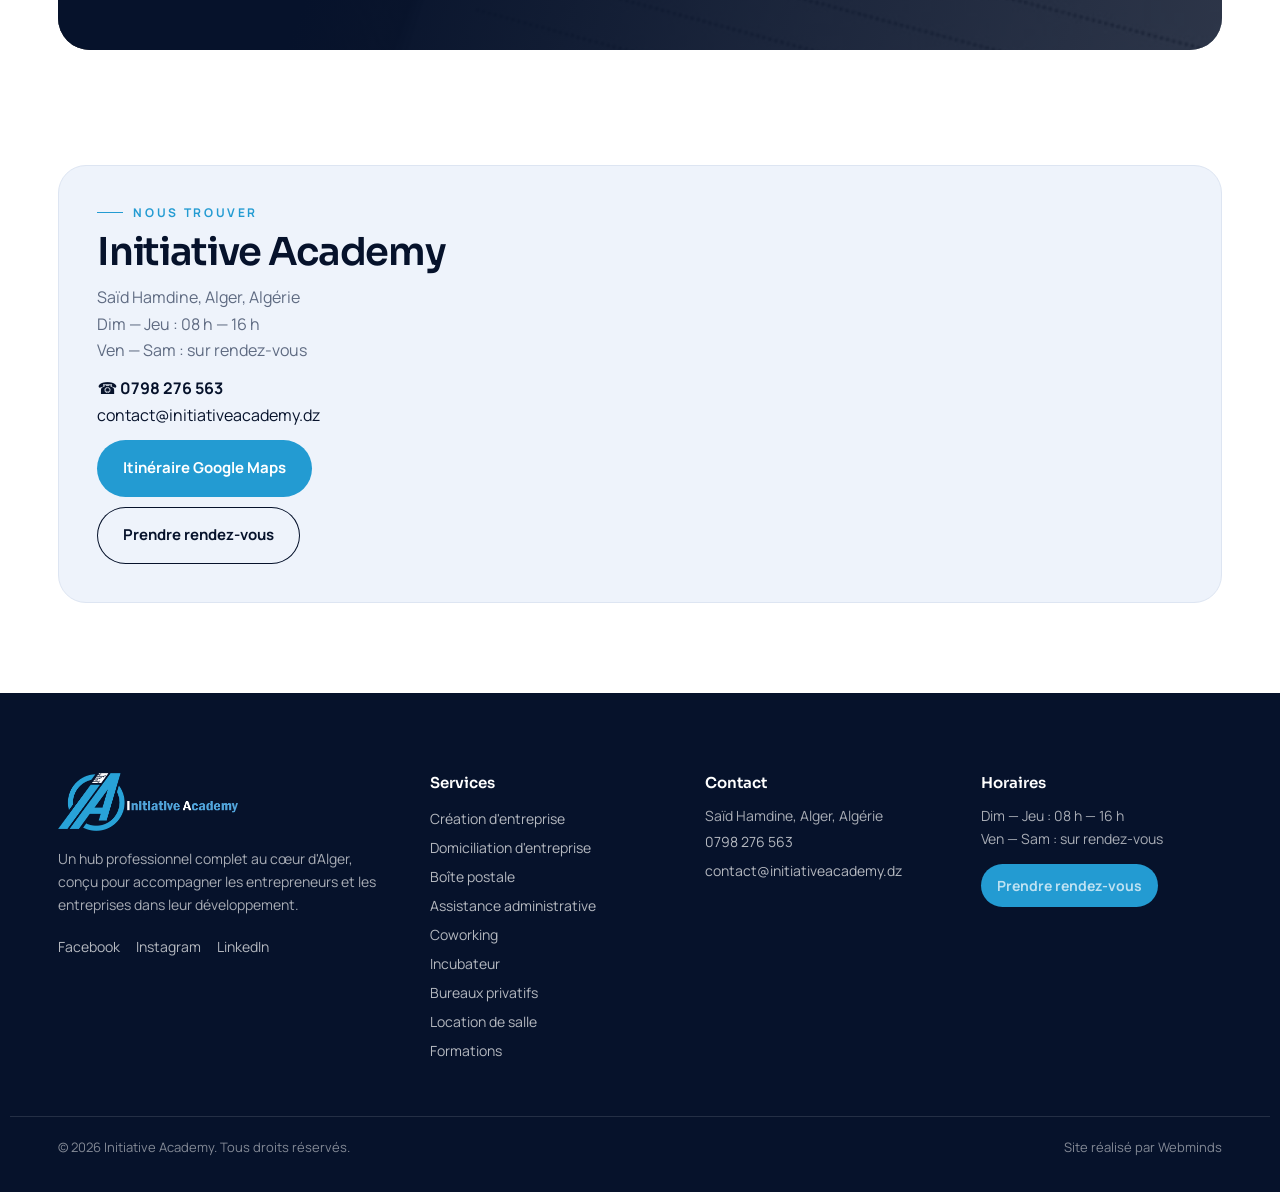
==== commit 65fe4bb8: "Formulaires : message clair de confirmation ou d'erreur sous le bouton, délai max 15 s, cache des fi" ====
--- a/index.html
+++ b/index.html
@@ -1,6 +1,6 @@
 <!DOCTYPE html><html lang="fr"><head>
 <meta charset="utf-8"><meta name="viewport" content="width=device-width, initial-scale=1, viewport-fit=cover"><meta name="theme-color" content="#06122b">
-<link rel="stylesheet" href="style.css">
+<link rel="stylesheet" href="style.css?v=1011">
 <title>Initiative Academy — Coworking, formations et domiciliation à Alger</title>
 <meta name="description" content="Initiative Academy, hub professionnel à Saïd Hamdine, Alger : coworking, formations, domiciliation, bureaux privatifs et incubateur.">
 </head><body>
@@ -47,7 +47,7 @@
  <div class="gal" id="gal"></div></div></section>
 <section style="padding-top:0"><div class="wrap"><div class="cband rv"><img class="bgi" alt="" id="cbg"><span class="kick" style="color:#5b9bff">Visite</span><h2 style="margin-top:14px">Prêt à rejoindre<br><em style="color:#5b9bff">Initiative Academy</em> ?</h2><p class="lead">Prenez rendez-vous pour visiter nos espaces et découvrir l'offre qui correspond à votre projet.</p><div style="display:flex;gap:12px;flex-wrap:wrap"><a class="btn b" href="rendez-vous.html">Prendre rendez-vous</a><a class="btn o" id="ctel"></a></div></div></div></section>
 </main><div id="ftr"></div>
-<script src="data.js"></script><script src="core.js"></script>
+<script src="data.js"></script><script src="core.js?v=1011"></script>
 <script>
 document.getElementById('hbg').src=PH.hall;(function(){const P=[[PH.hall2,'Accueil'],[PH.jardin,'Jardin'],[PH.form2,'Salle de formation'],[PH.interior,'Espace intérieur'],[PH.bureaux,'Bureaux privatifs'],[PH.jardin2,'Espace extérieur'],[PH.hall,'Espace lounge']],w=document.getElementById('sl3'),d=w.querySelector('.sl3d');
  P.forEach((p,i)=>{const im=document.createElement('img');im.src=p[0];im.alt=p[1];im.loading=i?'lazy':'eager';if(!i)im.className='on';w.insertBefore(im,w.firstChild);const b=document.createElement('button');b.type='button';b.setAttribute('aria-label','Photo '+(i+1));if(!i)b.className='on';b.onclick=()=>go(i,1);d.appendChild(b)});
--- a/style.css
+++ b/style.css
@@ -182,5 +182,10 @@
 #sx-pill i{width:8px;height:8px;border-radius:50%;background:#6cc4ec;flex:none;animation:sxp2 1.8s infinite}
 #sx-pill em{font-style:normal;color:#6cc4ec;font-weight:800}
 @keyframes sxp2{0%{box-shadow:0 0 0 0 rgba(108,196,236,.8)}70%{box-shadow:0 0 0 10px rgba(108,196,236,0)}100%{box-shadow:0 0 0 0 rgba(108,196,236,0)}}
-@media (max-width:620px){#sx-pill{left:16px;bottom:calc(76px + env(safe-area-inset-bottom,0px));justify-content:center;font-size:12px}}
+@media (max-width:620px){#sx-pill{left:16px;bottom:calc(16px + env(safe-area-inset-bottom,0px));justify-content:center;font-size:12px}}
 .v2 nav a[href="salon.html"]{color:var(--b)}
+.f input.err,.f textarea.err,.f select.err{border-color:#e5484d!important;box-shadow:0 0 0 3px rgba(229,72,77,.18)!important}
+.f button.warn{background:#e5484d!important}
+.f label:has(input[required])>:first-child,.f label:has(input[required]){}
+
+.fst{display:none;margin-top:14px;padding:14px 16px;border-radius:14px;font-size:15px;line-height:1.5}.fst.wait,.fst.ok,.fst.ko{display:block}.fst.wait{background:#eef5fb;color:#06122b}.fst.ok{background:#e7f7ee;color:#0d5c32;border:1px solid #9fdcb8}.fst.ko{background:#fdecec;color:#8a1c1c;border:1px solid #f2b3b3}.fst a{color:inherit;font-weight:700;text-decoration:underline}
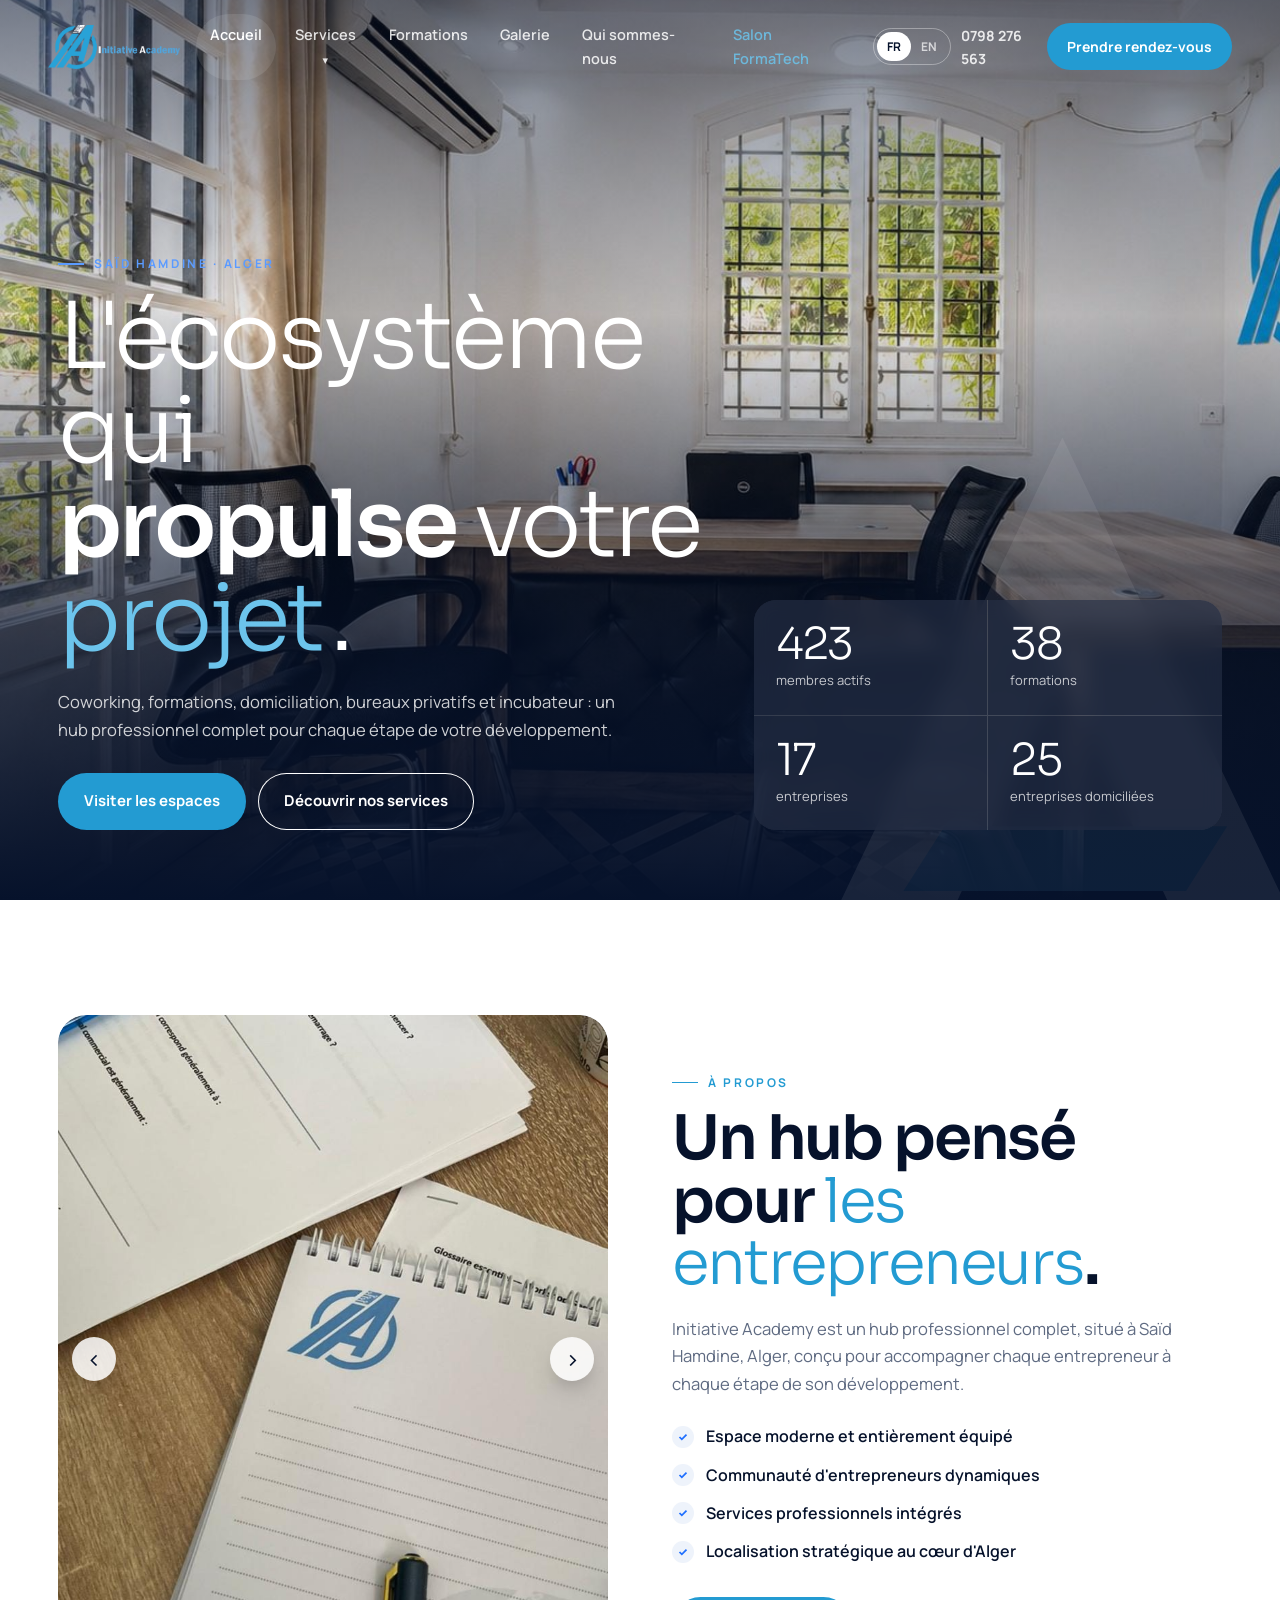
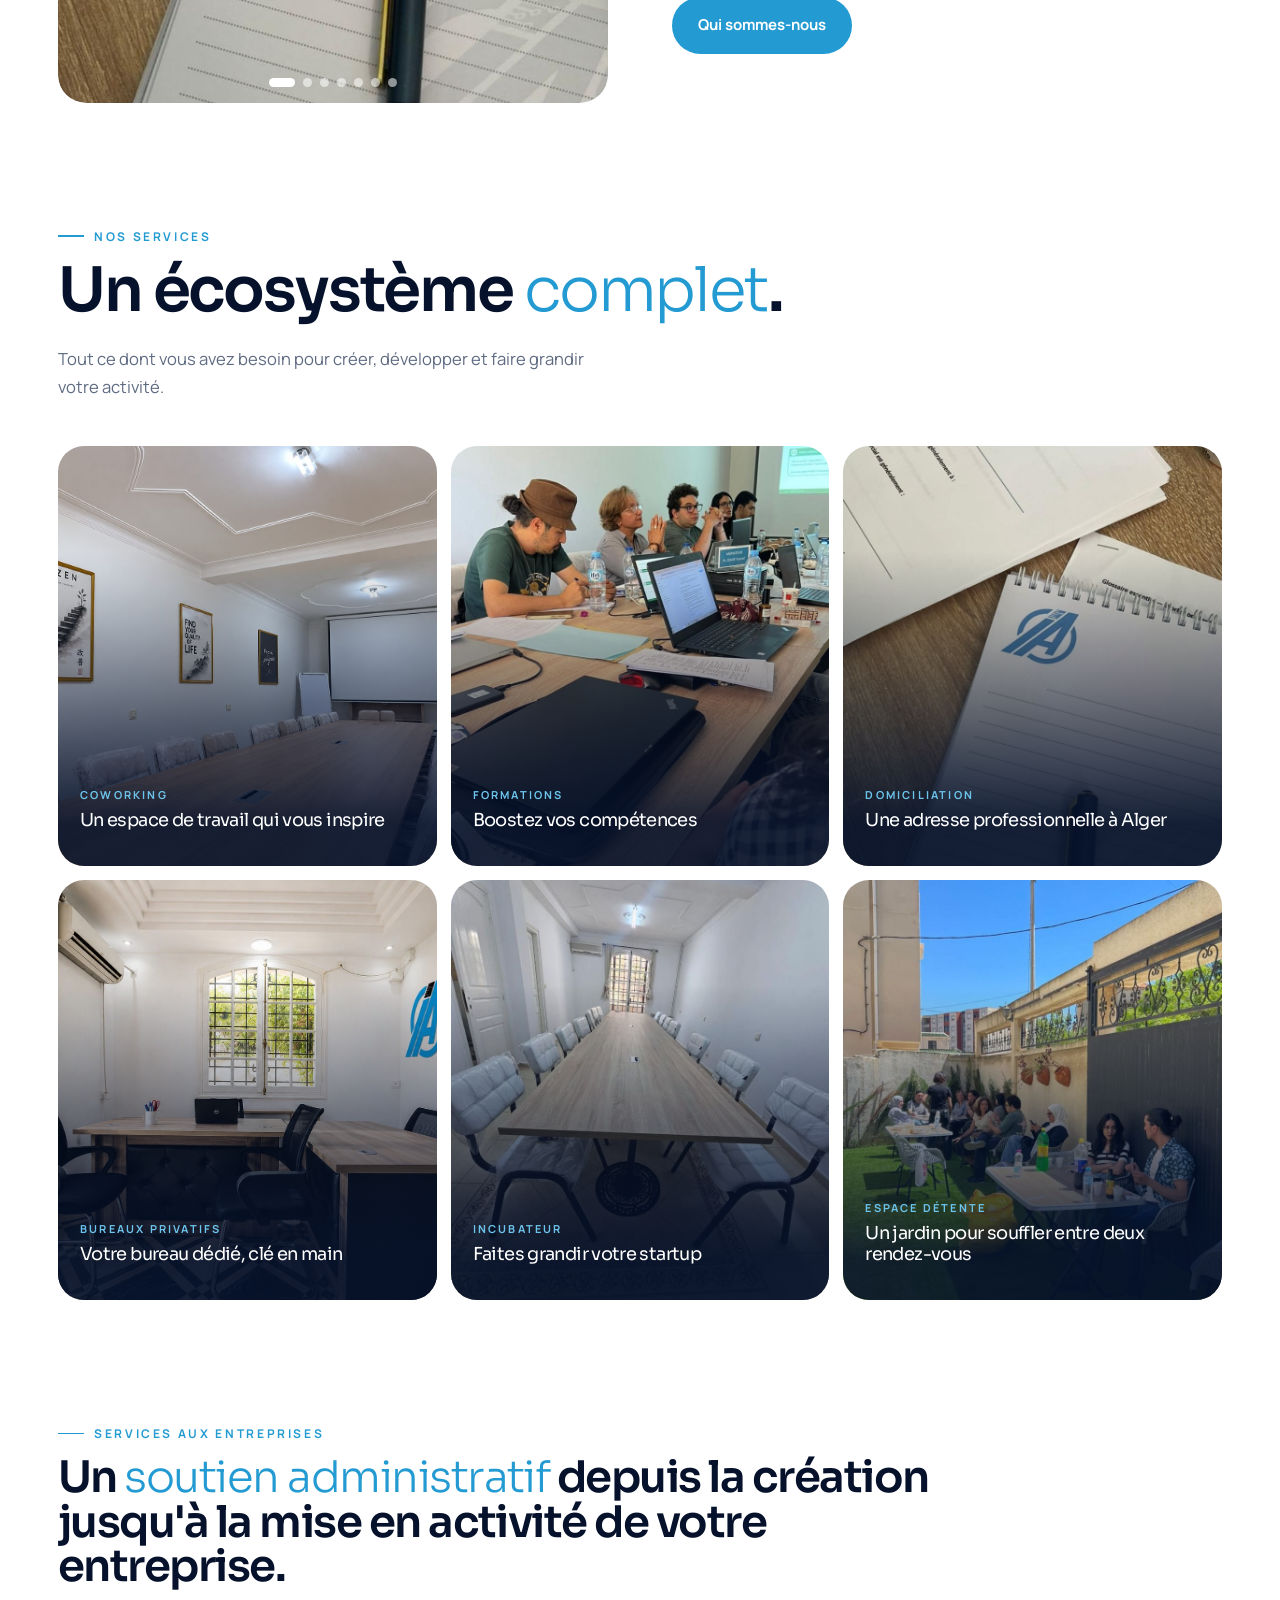
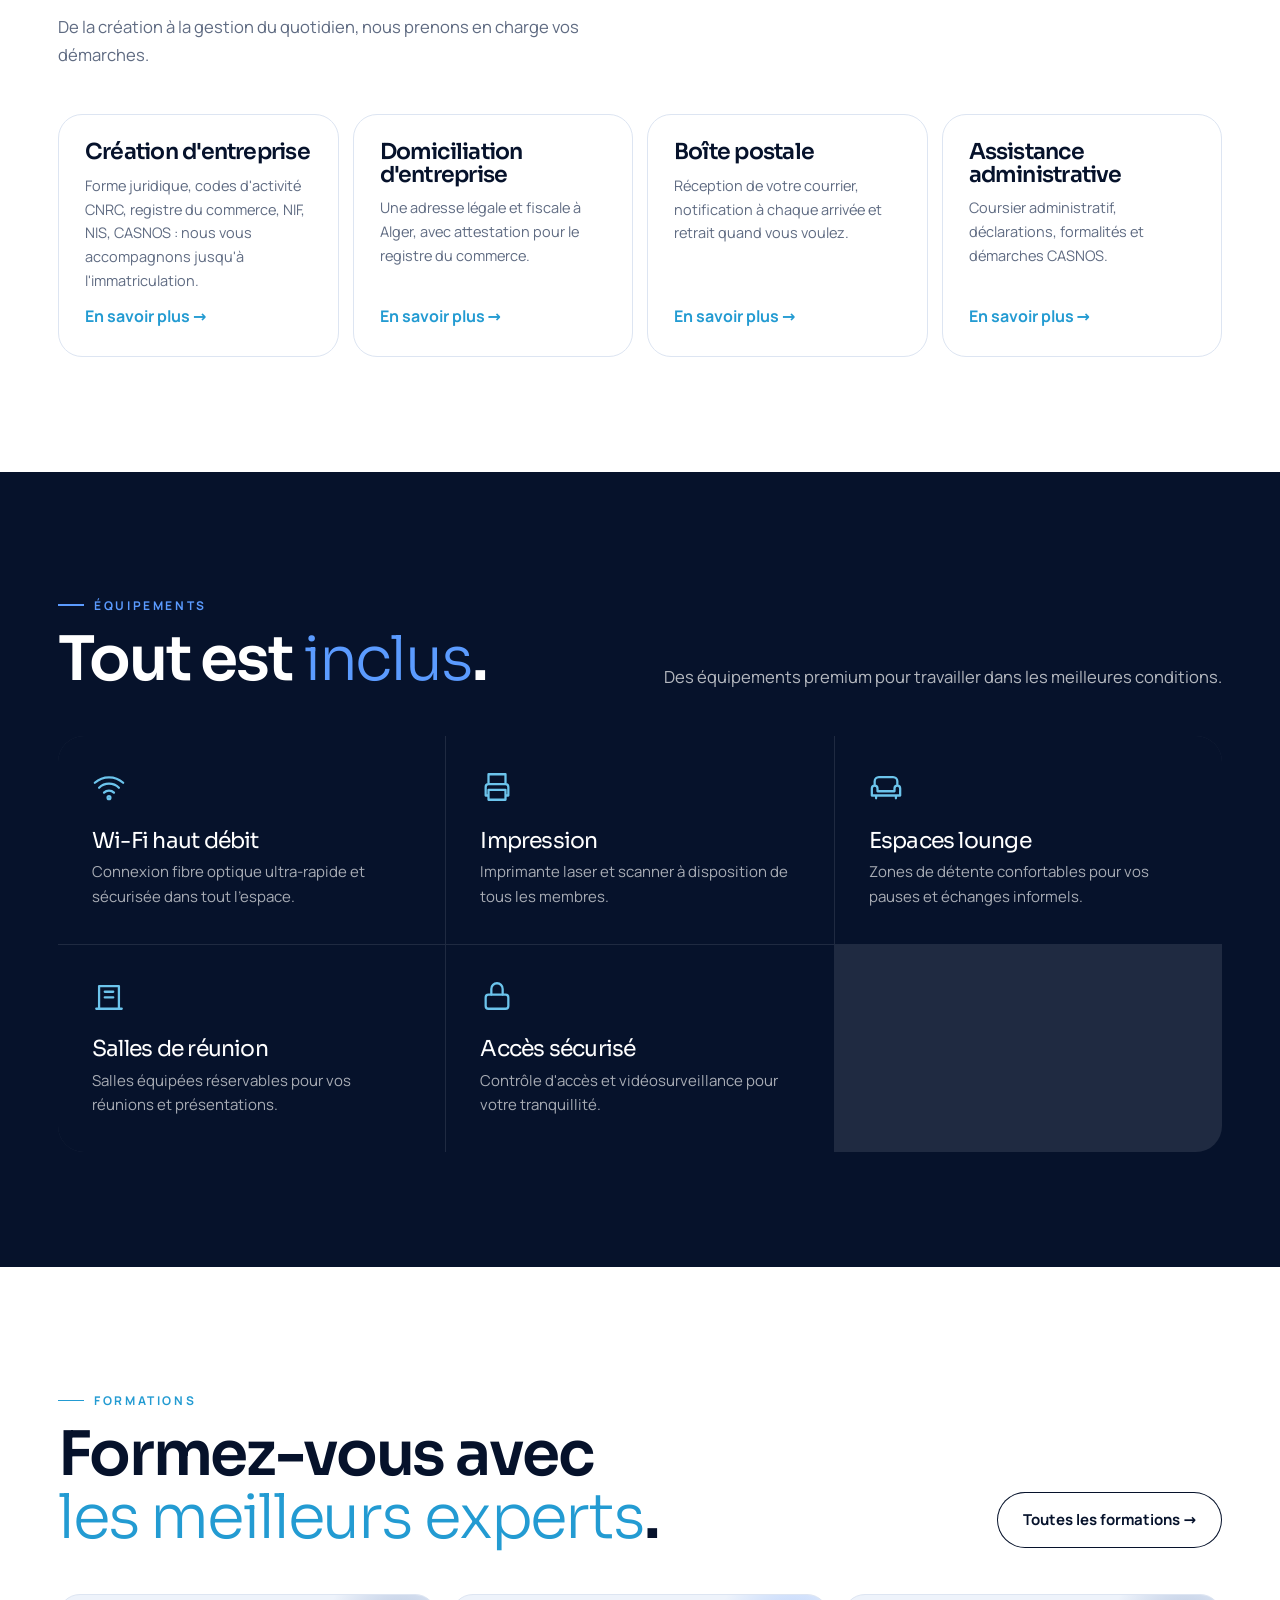
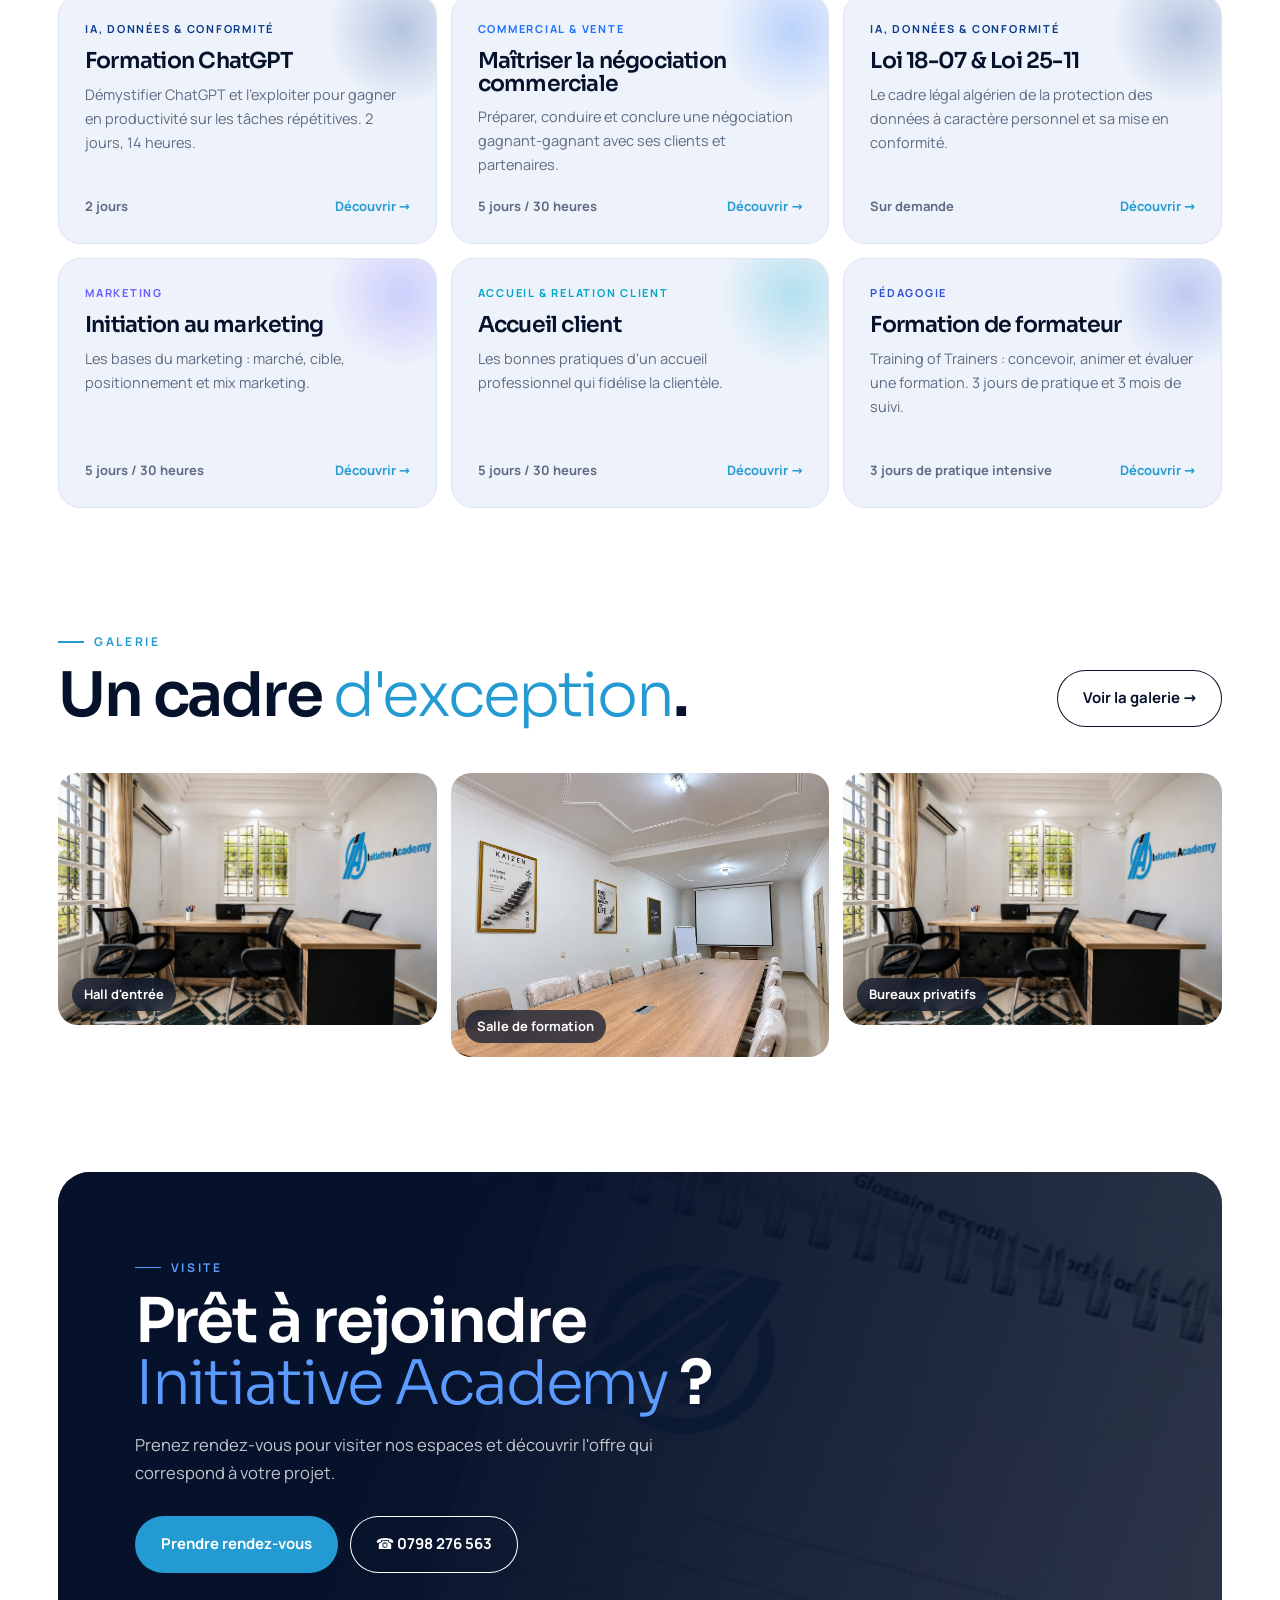
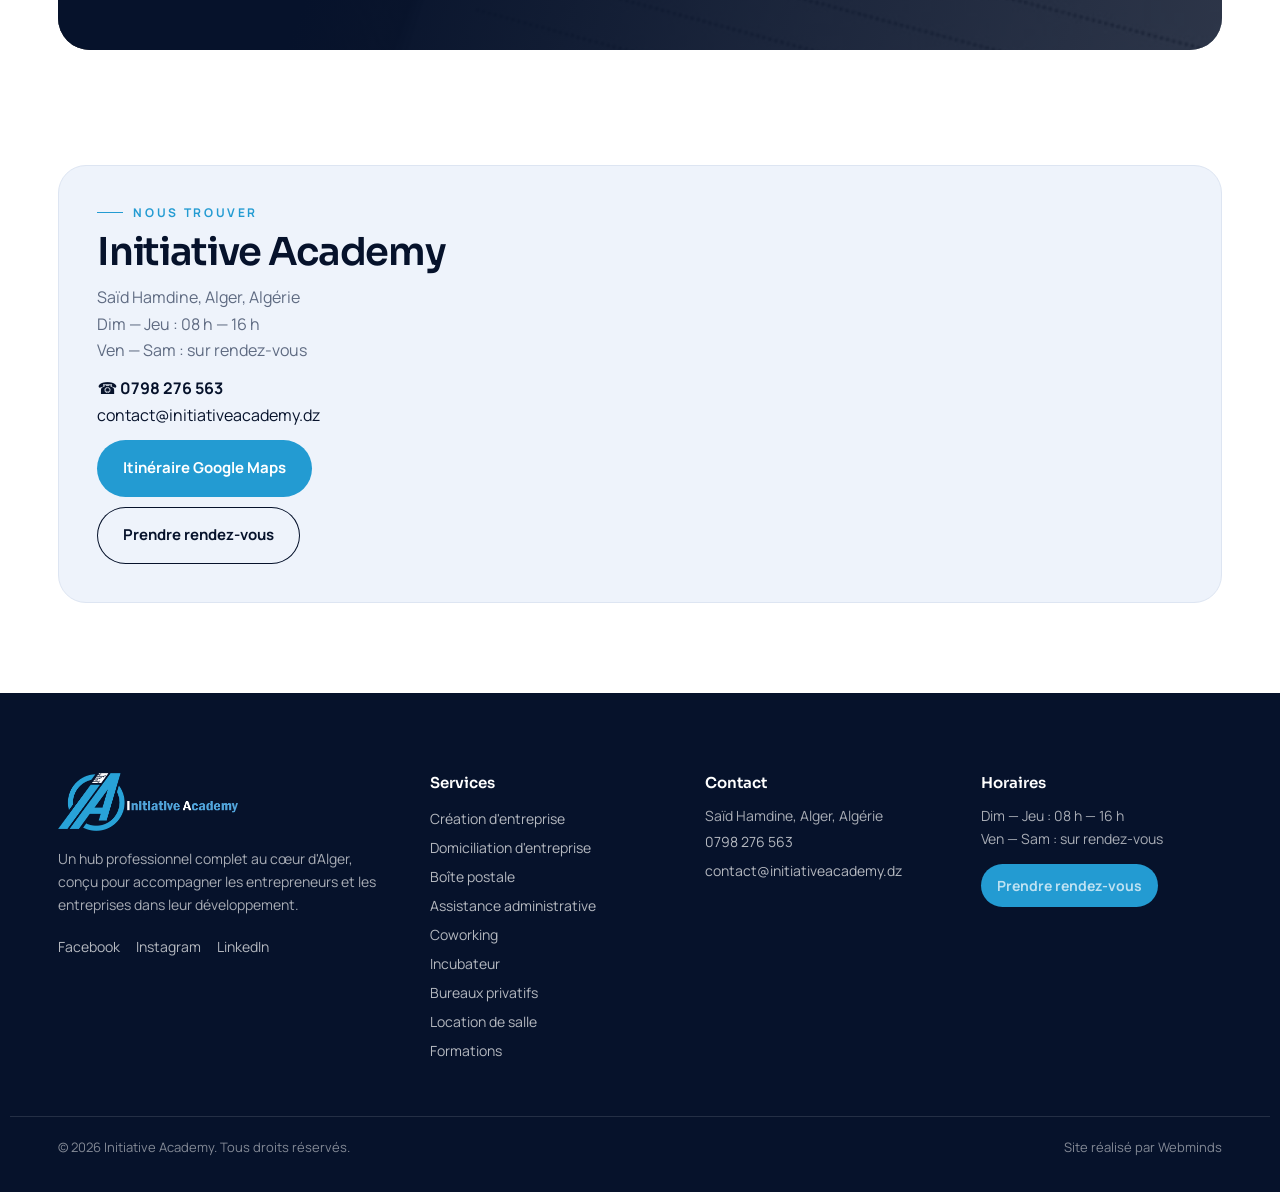
==== commit 4a544419: "Formulaires : accepte la réponse JSON de FormSubmit même servie en text/html Co-Authored-By: Claude " ====
--- a/index.html
+++ b/index.html
@@ -1,6 +1,6 @@
 <!DOCTYPE html><html lang="fr"><head>
 <meta charset="utf-8"><meta name="viewport" content="width=device-width, initial-scale=1, viewport-fit=cover"><meta name="theme-color" content="#06122b">
-<link rel="stylesheet" href="style.css?v=1011">
+<link rel="stylesheet" href="style.css?v=1012">
 <title>Initiative Academy — Coworking, formations et domiciliation à Alger</title>
 <meta name="description" content="Initiative Academy, hub professionnel à Saïd Hamdine, Alger : coworking, formations, domiciliation, bureaux privatifs et incubateur.">
 </head><body>
@@ -47,7 +47,7 @@
  <div class="gal" id="gal"></div></div></section>
 <section style="padding-top:0"><div class="wrap"><div class="cband rv"><img class="bgi" alt="" id="cbg"><span class="kick" style="color:#5b9bff">Visite</span><h2 style="margin-top:14px">Prêt à rejoindre<br><em style="color:#5b9bff">Initiative Academy</em> ?</h2><p class="lead">Prenez rendez-vous pour visiter nos espaces et découvrir l'offre qui correspond à votre projet.</p><div style="display:flex;gap:12px;flex-wrap:wrap"><a class="btn b" href="rendez-vous.html">Prendre rendez-vous</a><a class="btn o" id="ctel"></a></div></div></div></section>
 </main><div id="ftr"></div>
-<script src="data.js"></script><script src="core.js?v=1011"></script>
+<script src="data.js"></script><script src="core.js?v=1012"></script>
 <script>
 document.getElementById('hbg').src=PH.hall;(function(){const P=[[PH.hall2,'Accueil'],[PH.jardin,'Jardin'],[PH.form2,'Salle de formation'],[PH.interior,'Espace intérieur'],[PH.bureaux,'Bureaux privatifs'],[PH.jardin2,'Espace extérieur'],[PH.hall,'Espace lounge']],w=document.getElementById('sl3'),d=w.querySelector('.sl3d');
  P.forEach((p,i)=>{const im=document.createElement('img');im.src=p[0];im.alt=p[1];im.loading=i?'lazy':'eager';if(!i)im.className='on';w.insertBefore(im,w.firstChild);const b=document.createElement('button');b.type='button';b.setAttribute('aria-label','Photo '+(i+1));if(!i)b.className='on';b.onclick=()=>go(i,1);d.appendChild(b)});
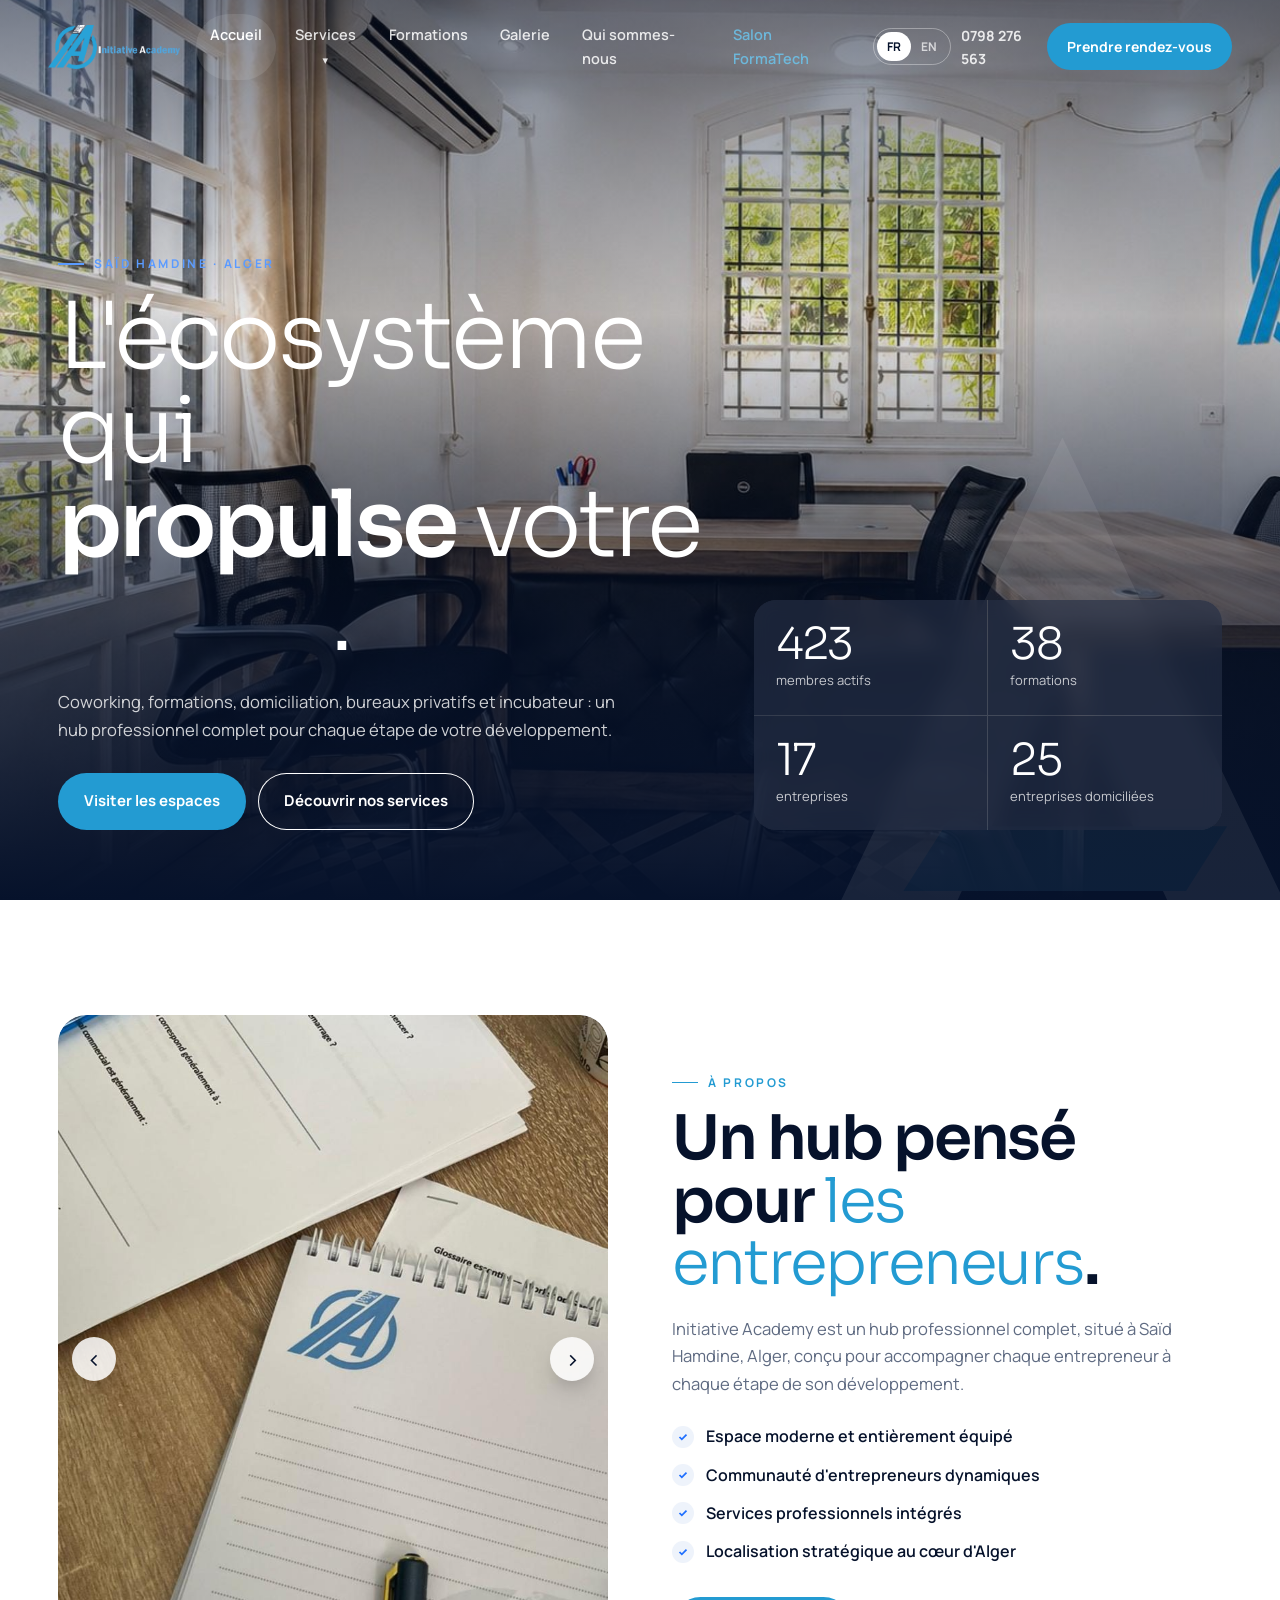
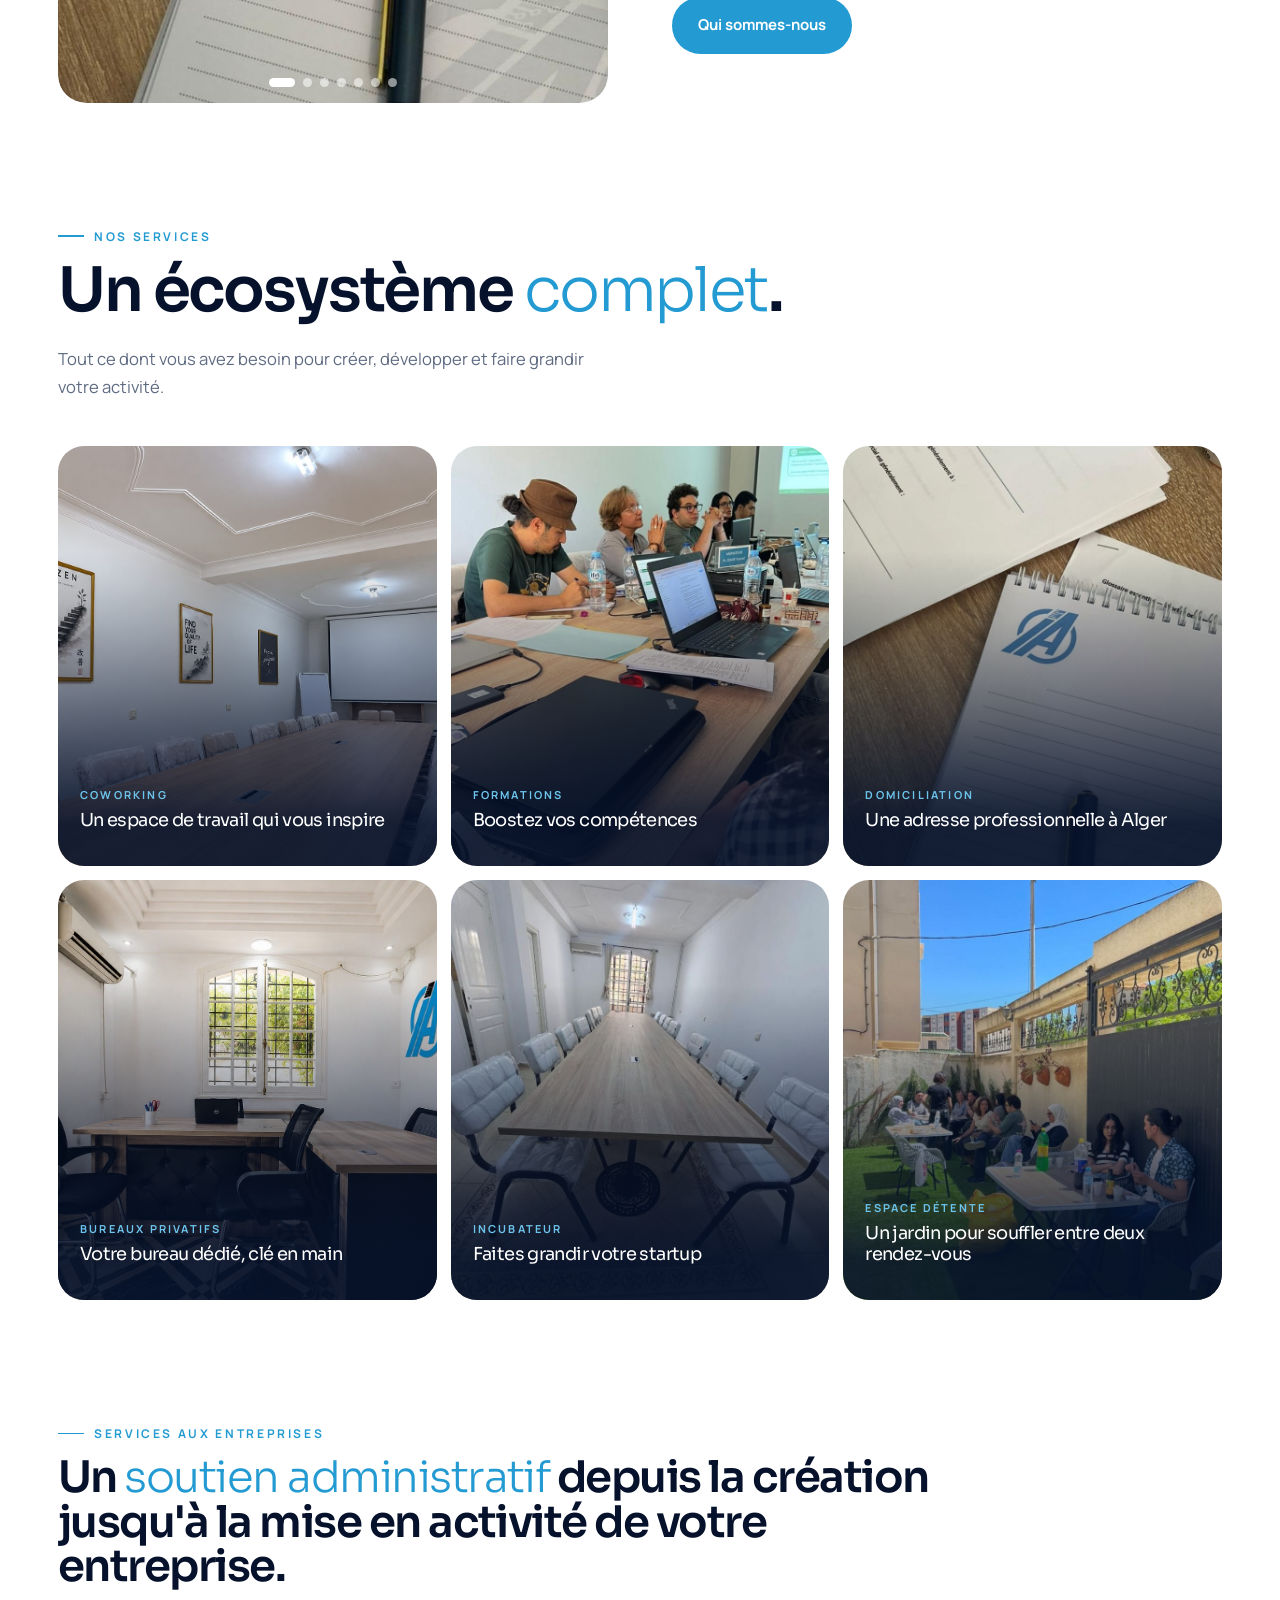
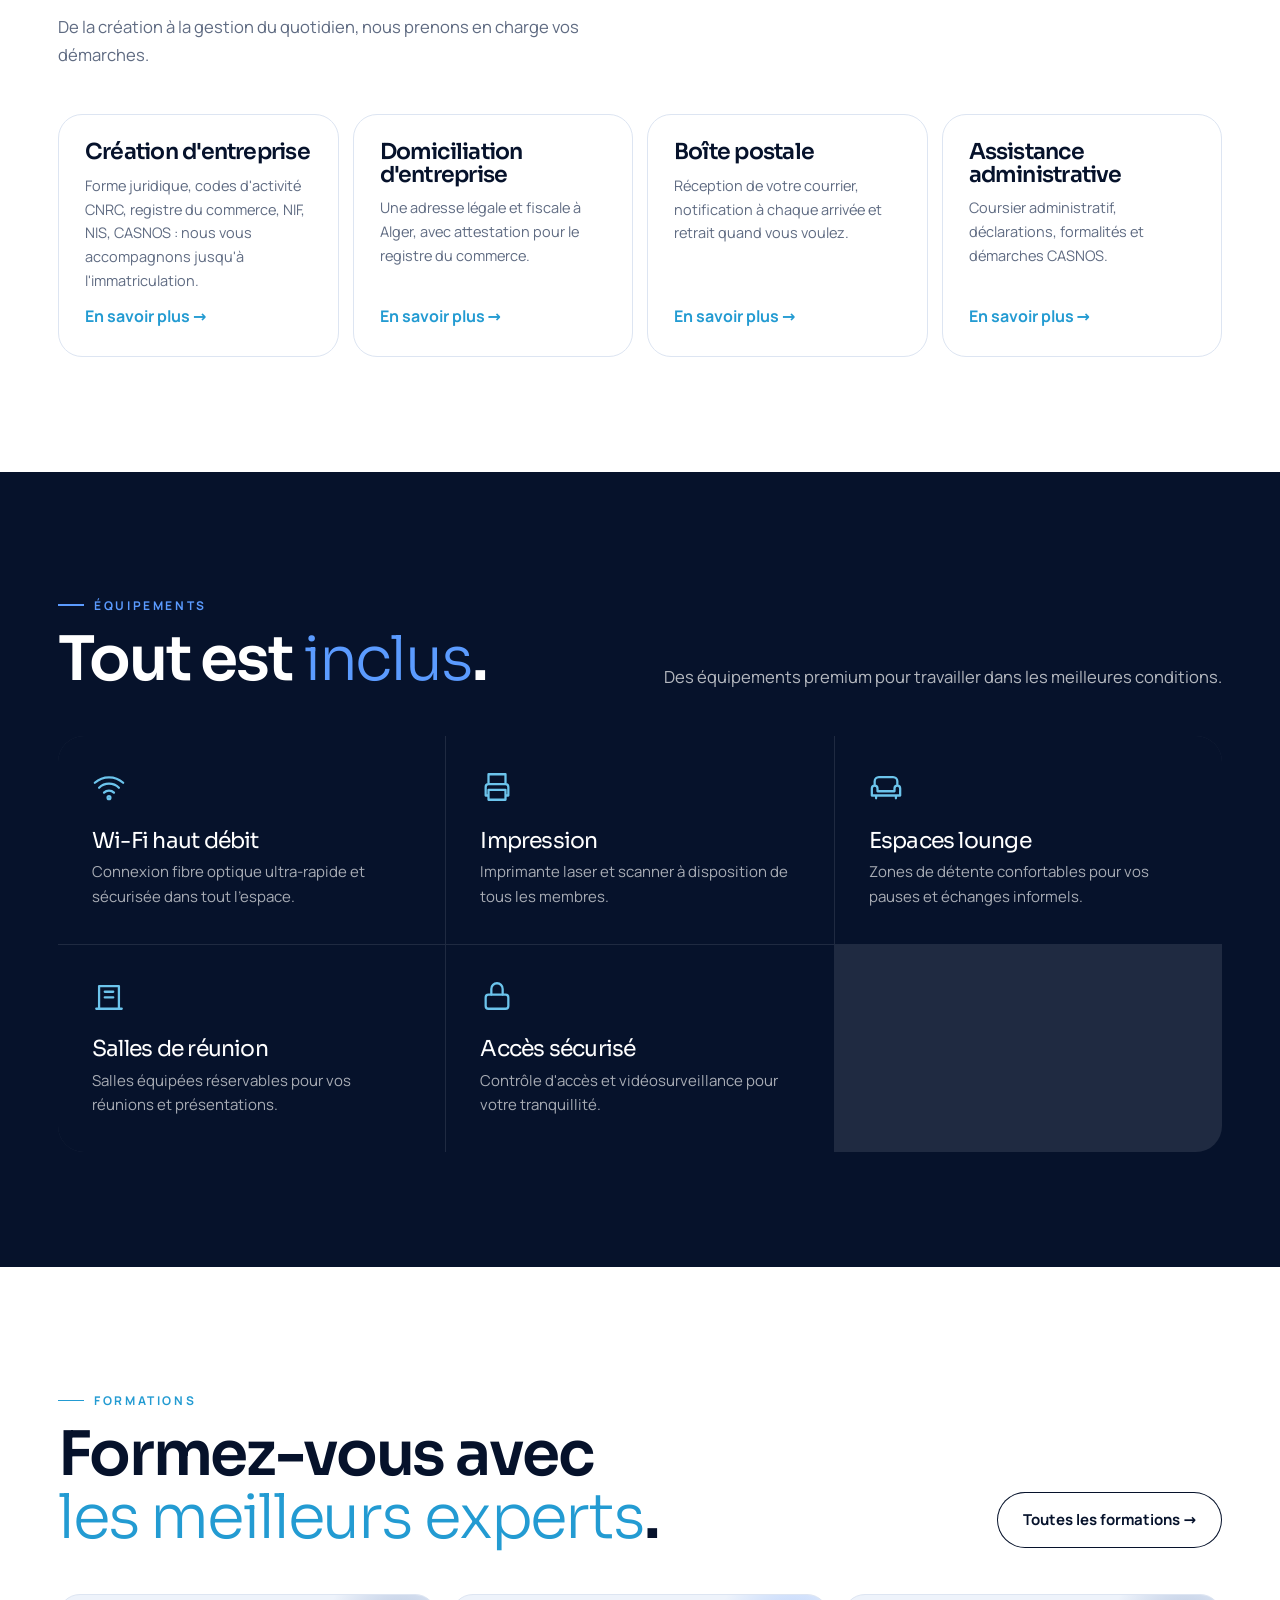
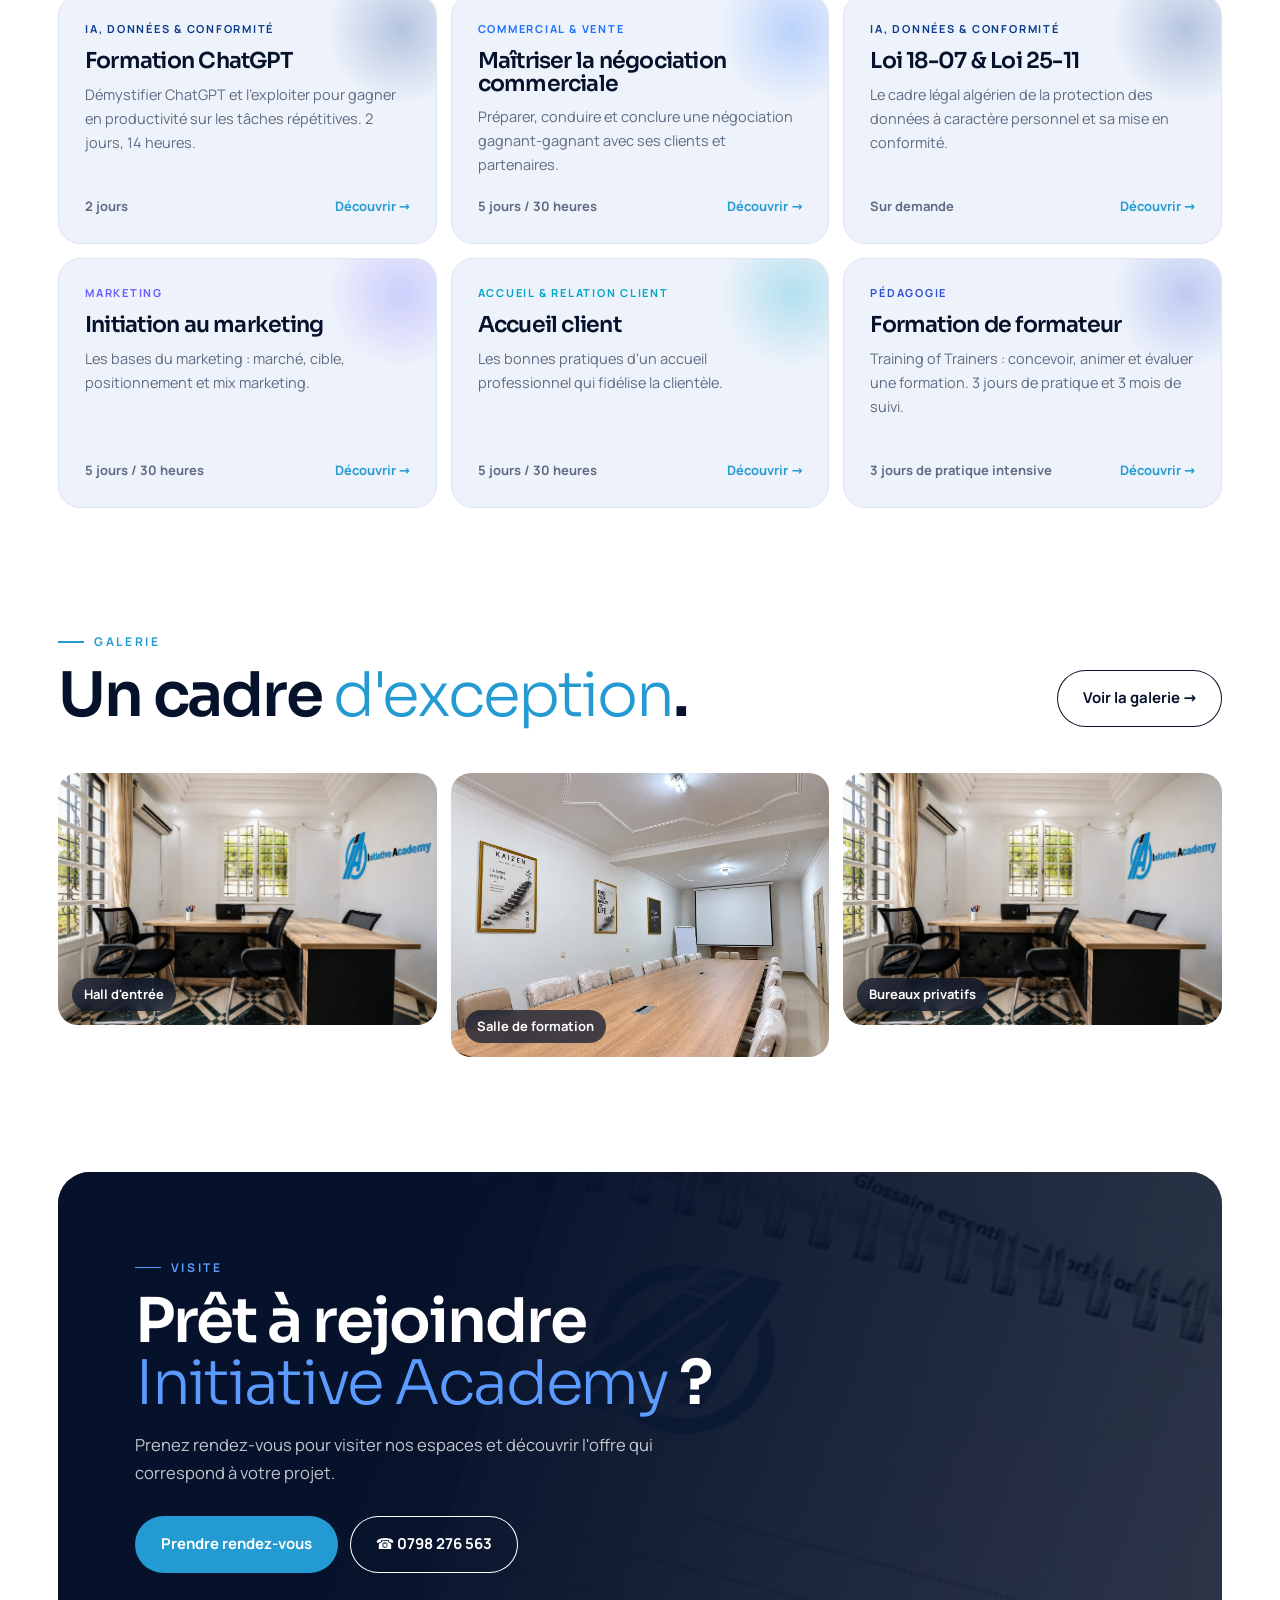
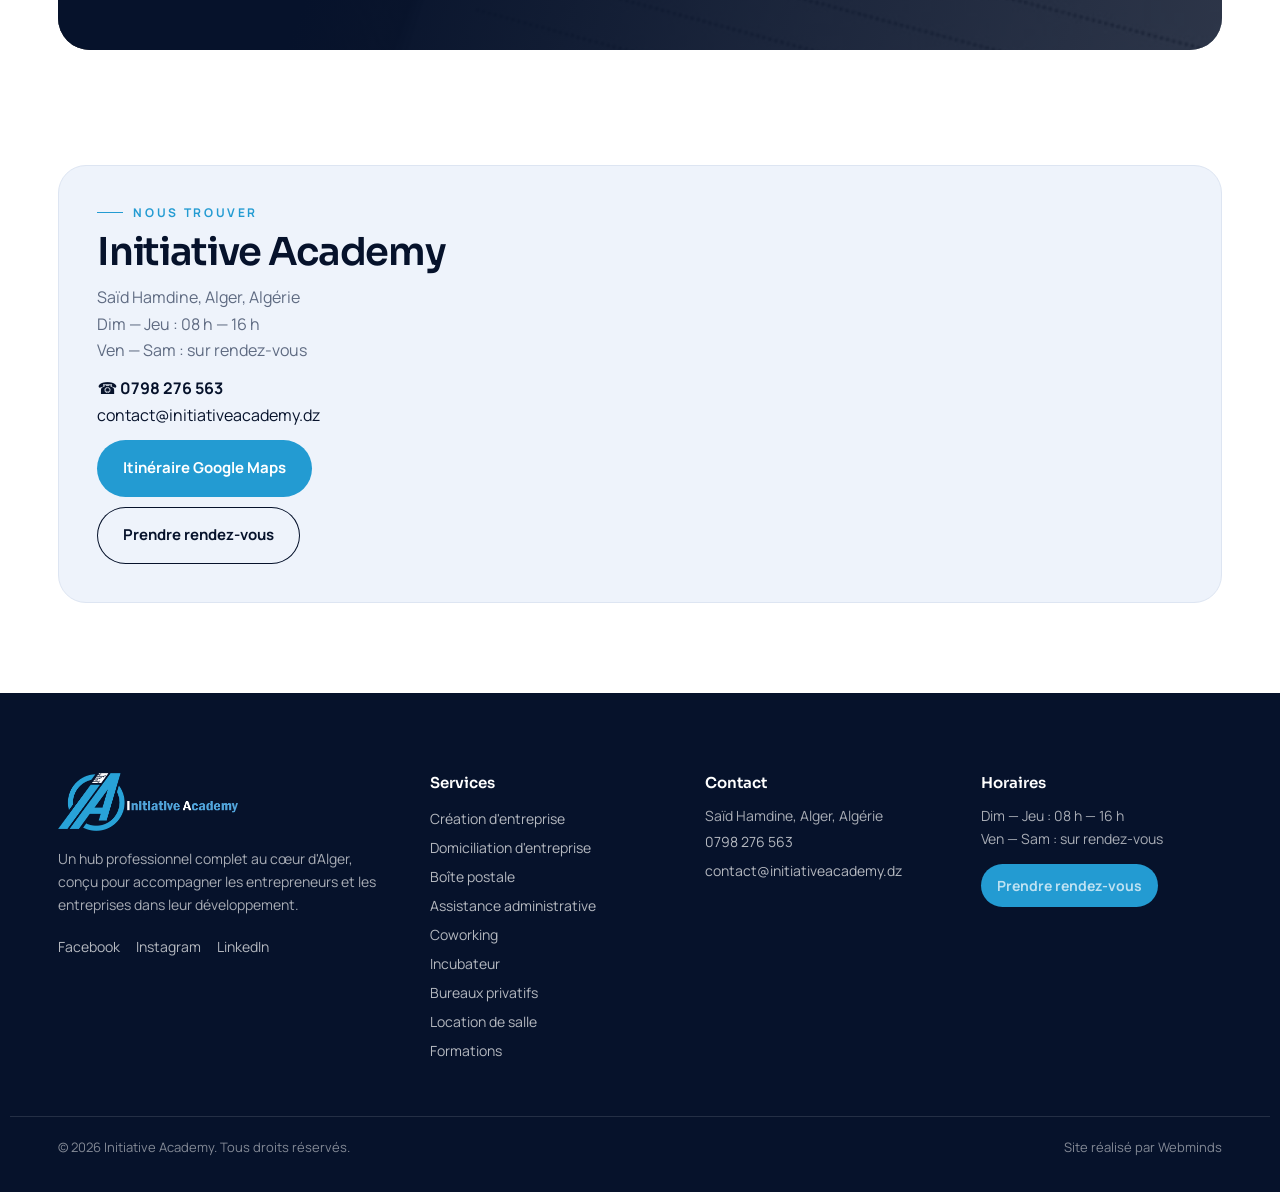
==== commit 9f5d21c7: "Formulaires : envoi via relais serveur /api/contact (Vercel) puis FormSubmit direct, lien WhatsApp p" ====
--- a/index.html
+++ b/index.html
@@ -1,6 +1,6 @@
 <!DOCTYPE html><html lang="fr"><head>
 <meta charset="utf-8"><meta name="viewport" content="width=device-width, initial-scale=1, viewport-fit=cover"><meta name="theme-color" content="#06122b">
-<link rel="stylesheet" href="style.css?v=1012">
+<link rel="stylesheet" href="style.css?v=1013">
 <title>Initiative Academy — Coworking, formations et domiciliation à Alger</title>
 <meta name="description" content="Initiative Academy, hub professionnel à Saïd Hamdine, Alger : coworking, formations, domiciliation, bureaux privatifs et incubateur.">
 </head><body>
@@ -47,7 +47,7 @@
  <div class="gal" id="gal"></div></div></section>
 <section style="padding-top:0"><div class="wrap"><div class="cband rv"><img class="bgi" alt="" id="cbg"><span class="kick" style="color:#5b9bff">Visite</span><h2 style="margin-top:14px">Prêt à rejoindre<br><em style="color:#5b9bff">Initiative Academy</em> ?</h2><p class="lead">Prenez rendez-vous pour visiter nos espaces et découvrir l'offre qui correspond à votre projet.</p><div style="display:flex;gap:12px;flex-wrap:wrap"><a class="btn b" href="rendez-vous.html">Prendre rendez-vous</a><a class="btn o" id="ctel"></a></div></div></div></section>
 </main><div id="ftr"></div>
-<script src="data.js"></script><script src="core.js?v=1012"></script>
+<script src="data.js"></script><script src="core.js?v=1013"></script>
 <script>
 document.getElementById('hbg').src=PH.hall;(function(){const P=[[PH.hall2,'Accueil'],[PH.jardin,'Jardin'],[PH.form2,'Salle de formation'],[PH.interior,'Espace intérieur'],[PH.bureaux,'Bureaux privatifs'],[PH.jardin2,'Espace extérieur'],[PH.hall,'Espace lounge']],w=document.getElementById('sl3'),d=w.querySelector('.sl3d');
  P.forEach((p,i)=>{const im=document.createElement('img');im.src=p[0];im.alt=p[1];im.loading=i?'lazy':'eager';if(!i)im.className='on';w.insertBefore(im,w.firstChild);const b=document.createElement('button');b.type='button';b.setAttribute('aria-label','Photo '+(i+1));if(!i)b.className='on';b.onclick=()=>go(i,1);d.appendChild(b)});
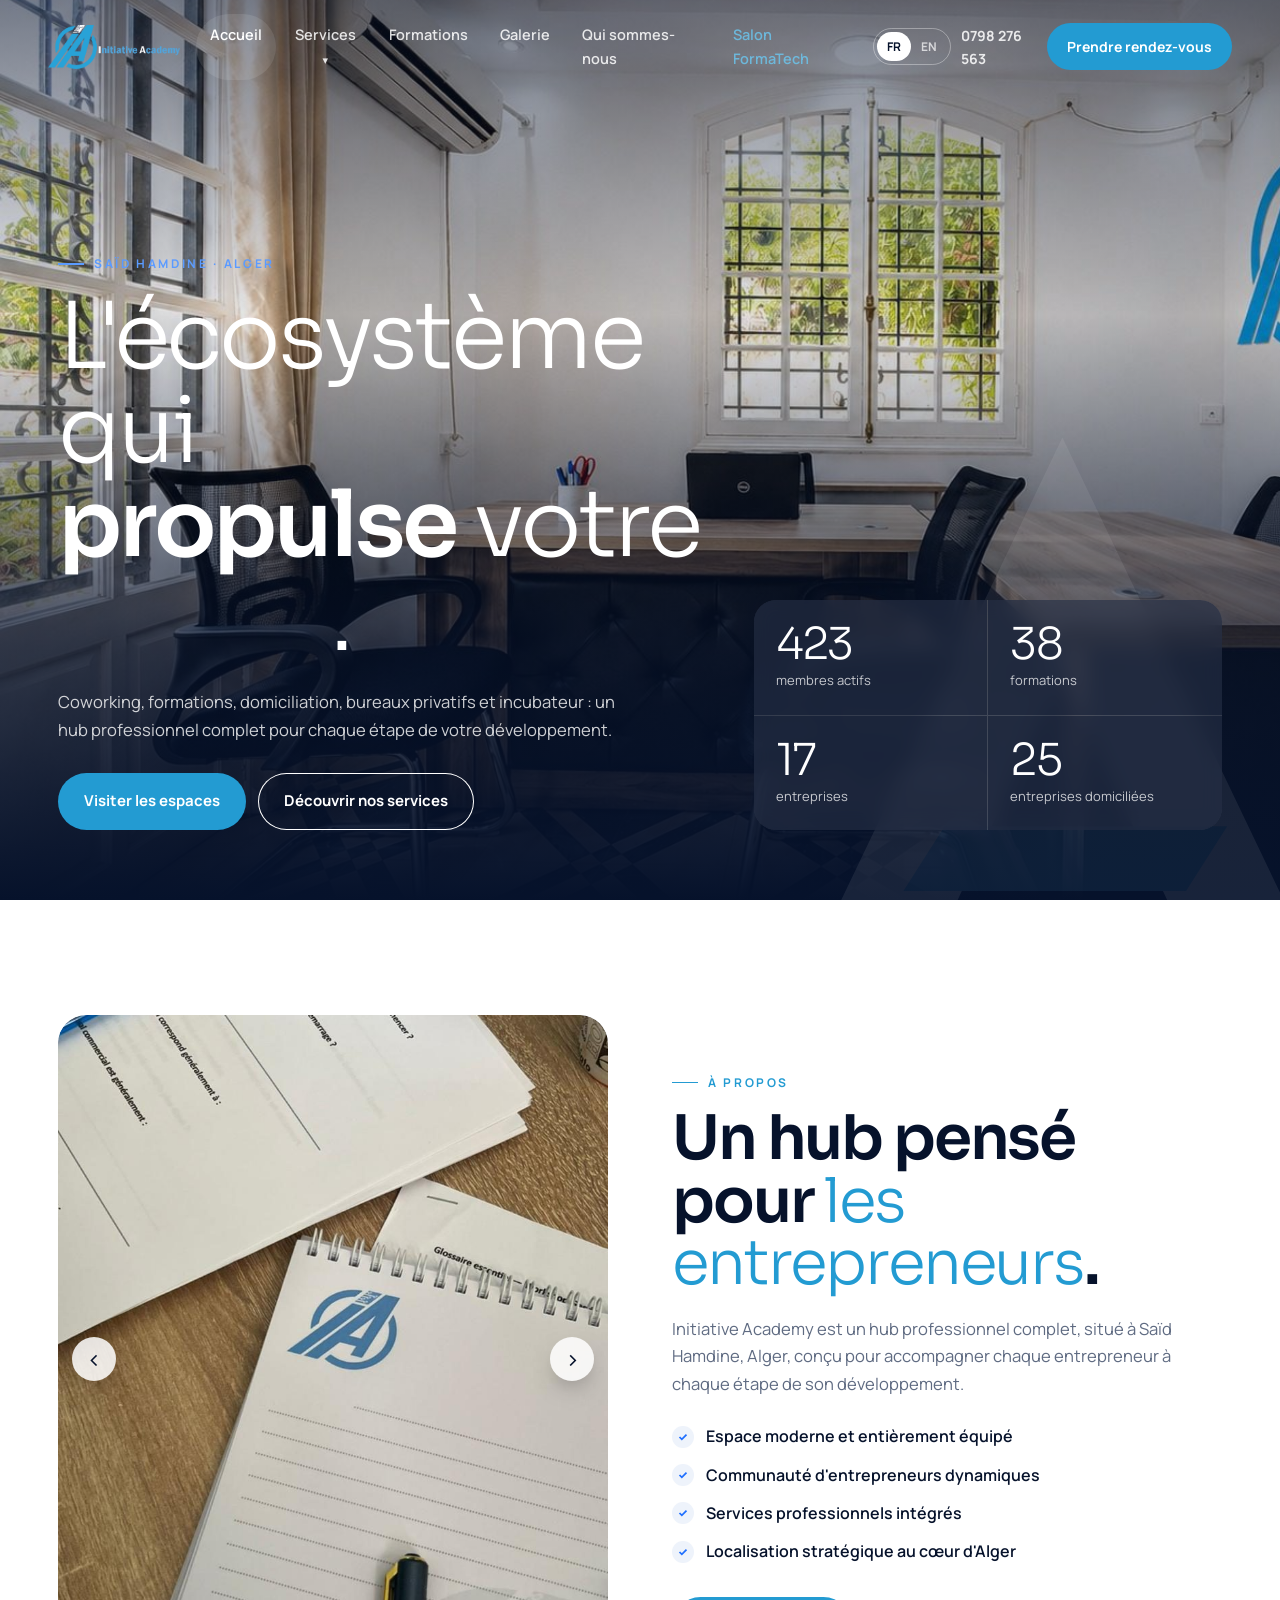
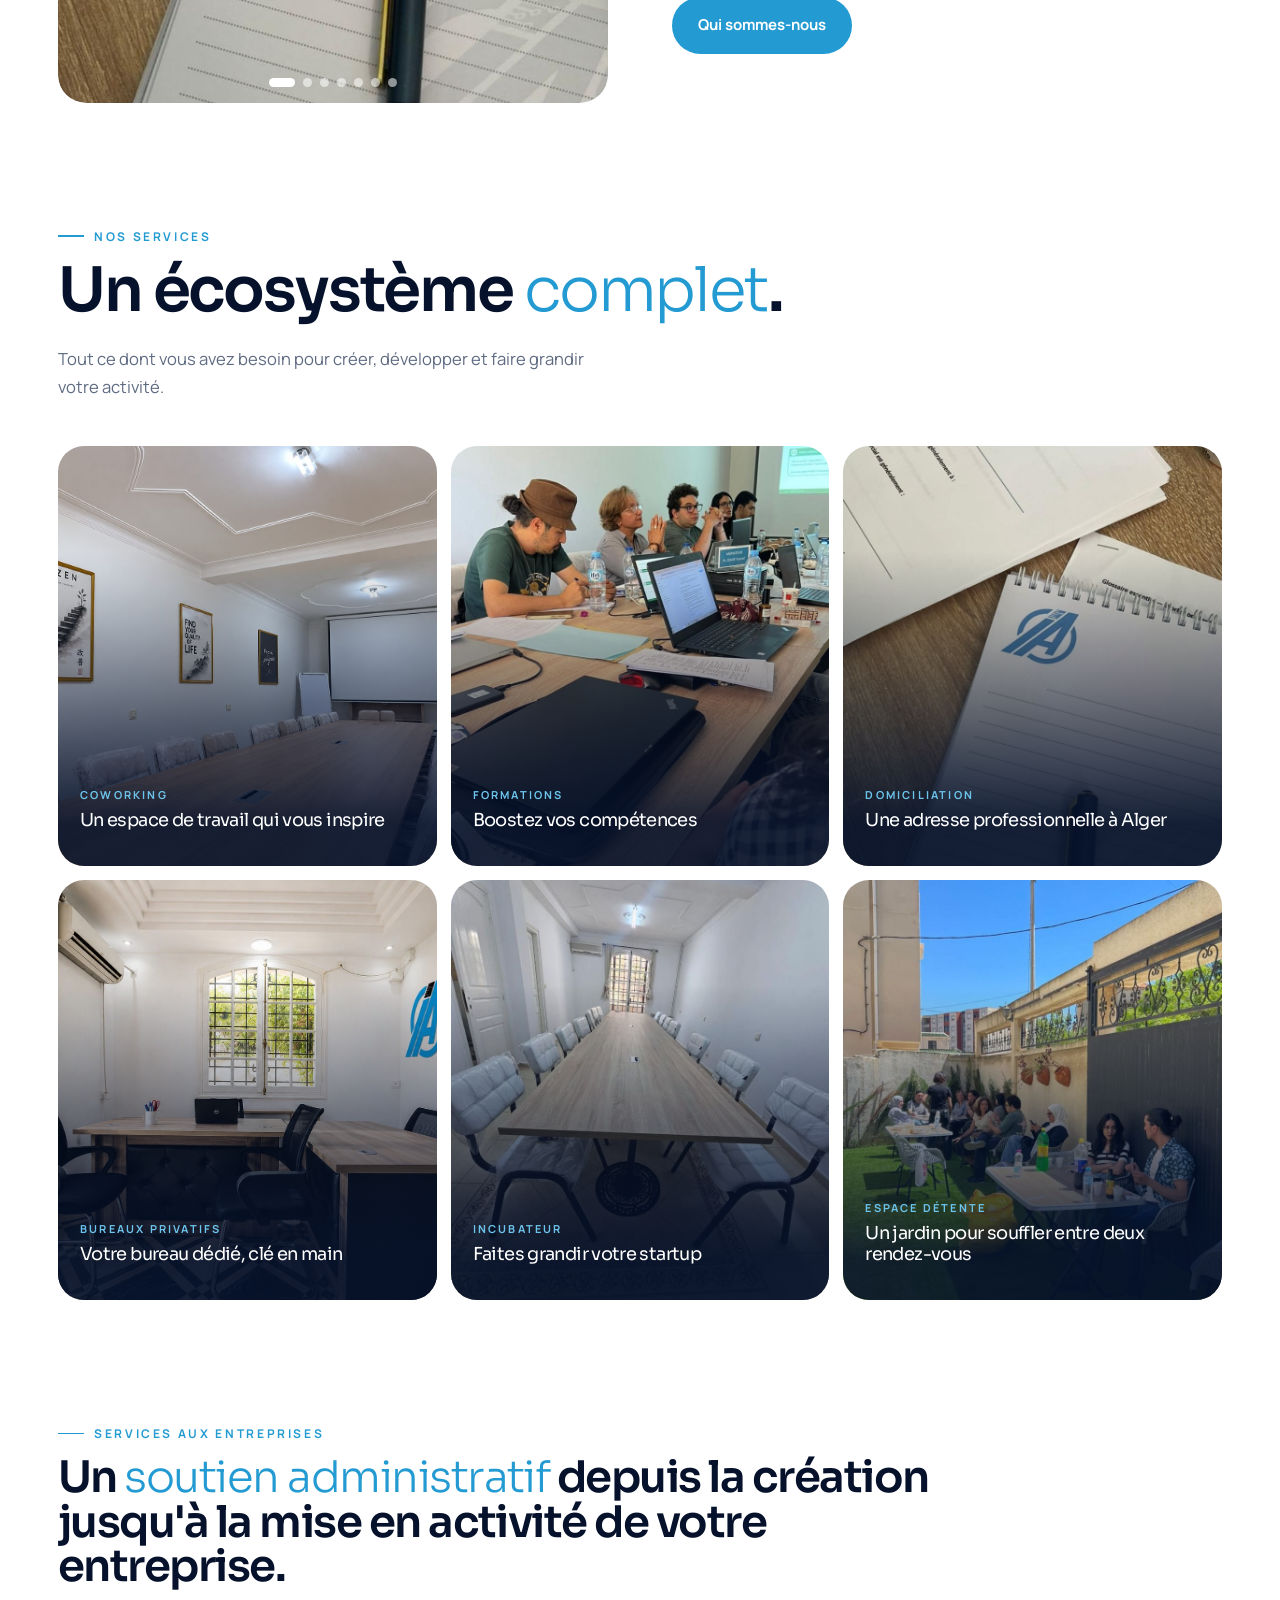
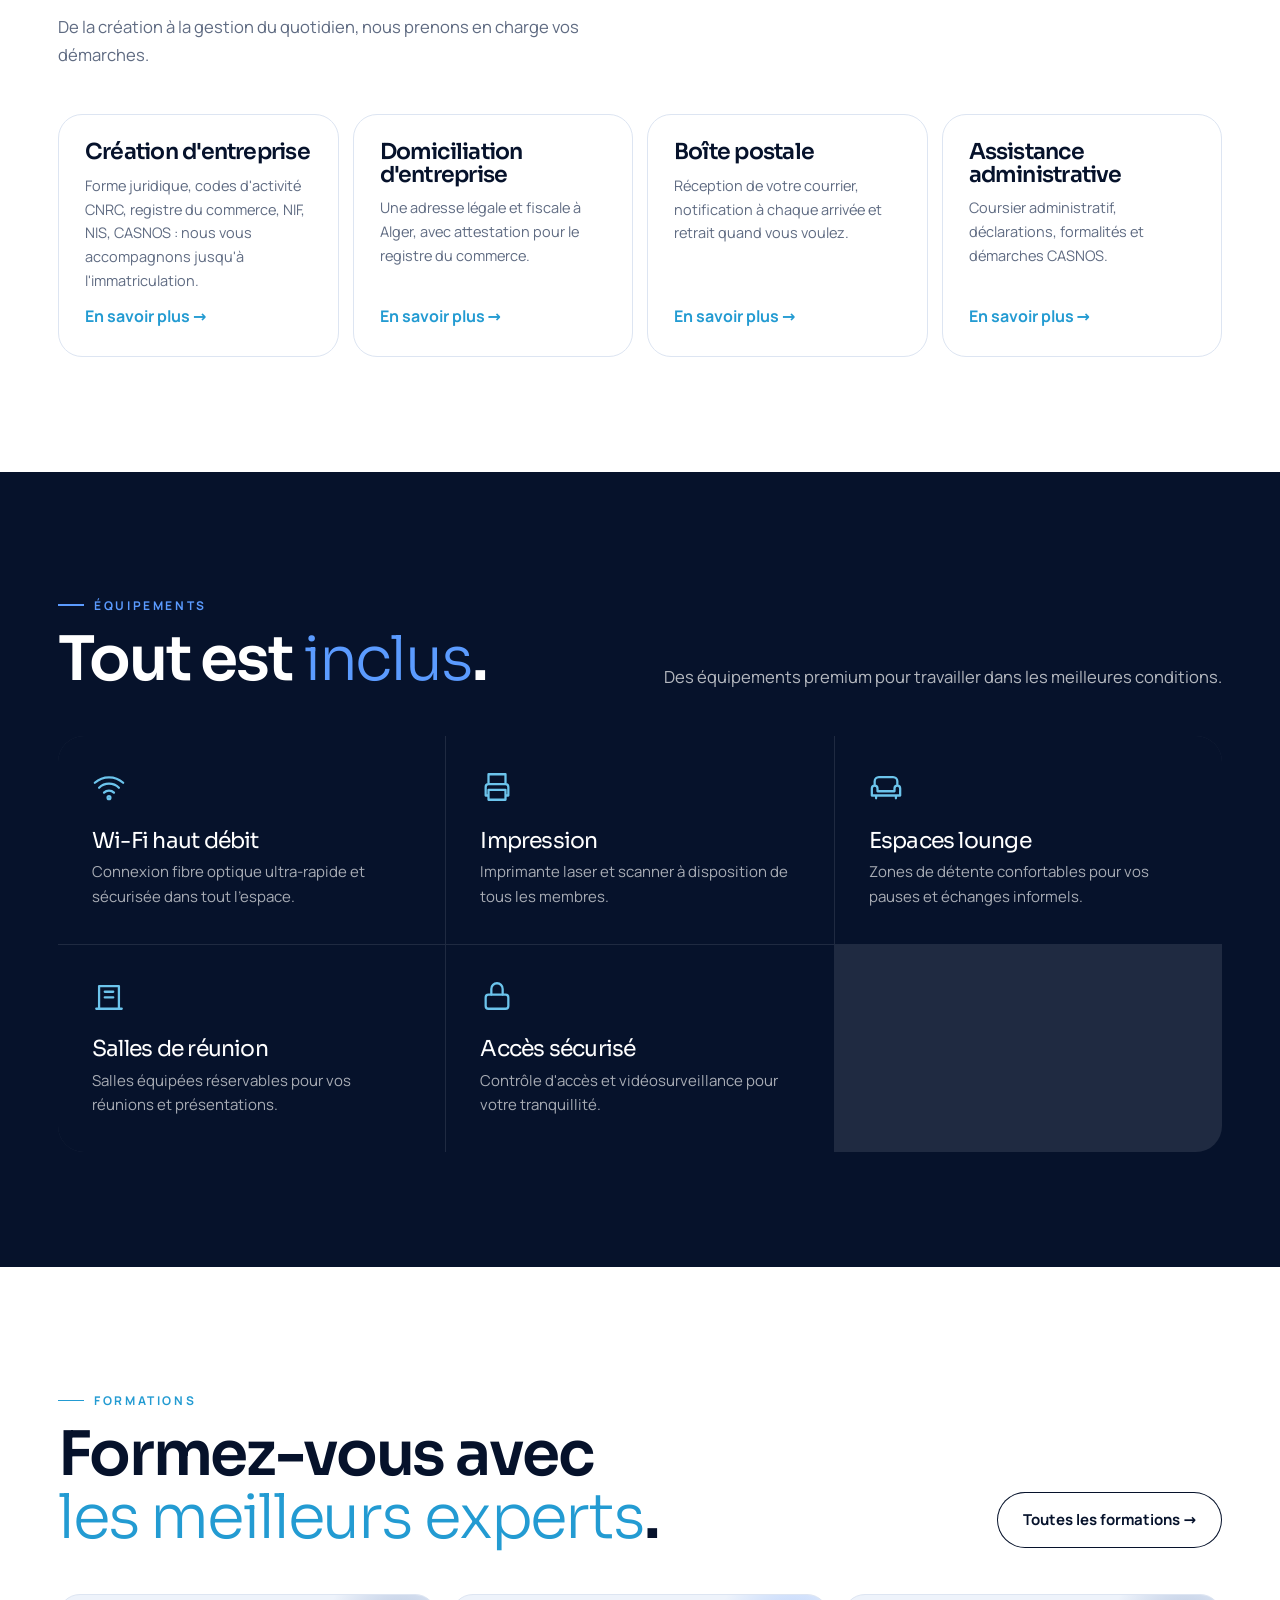
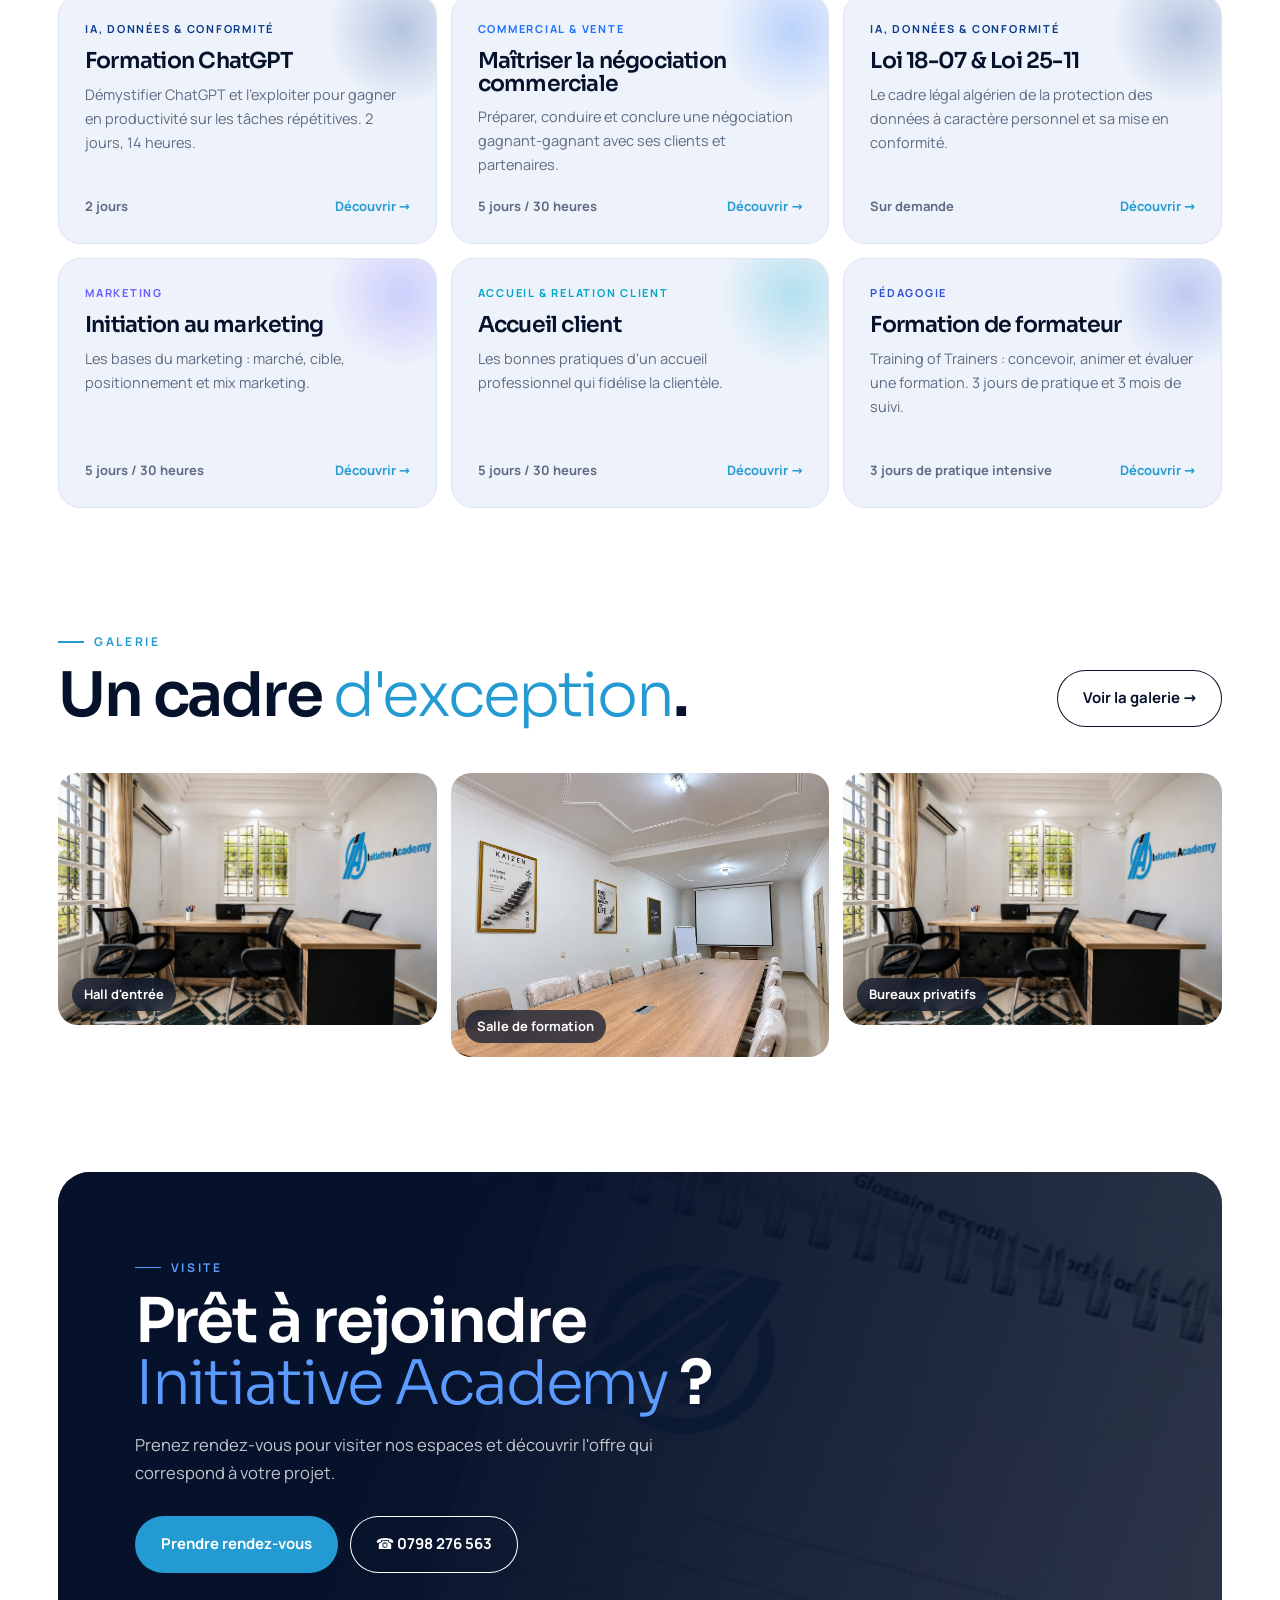
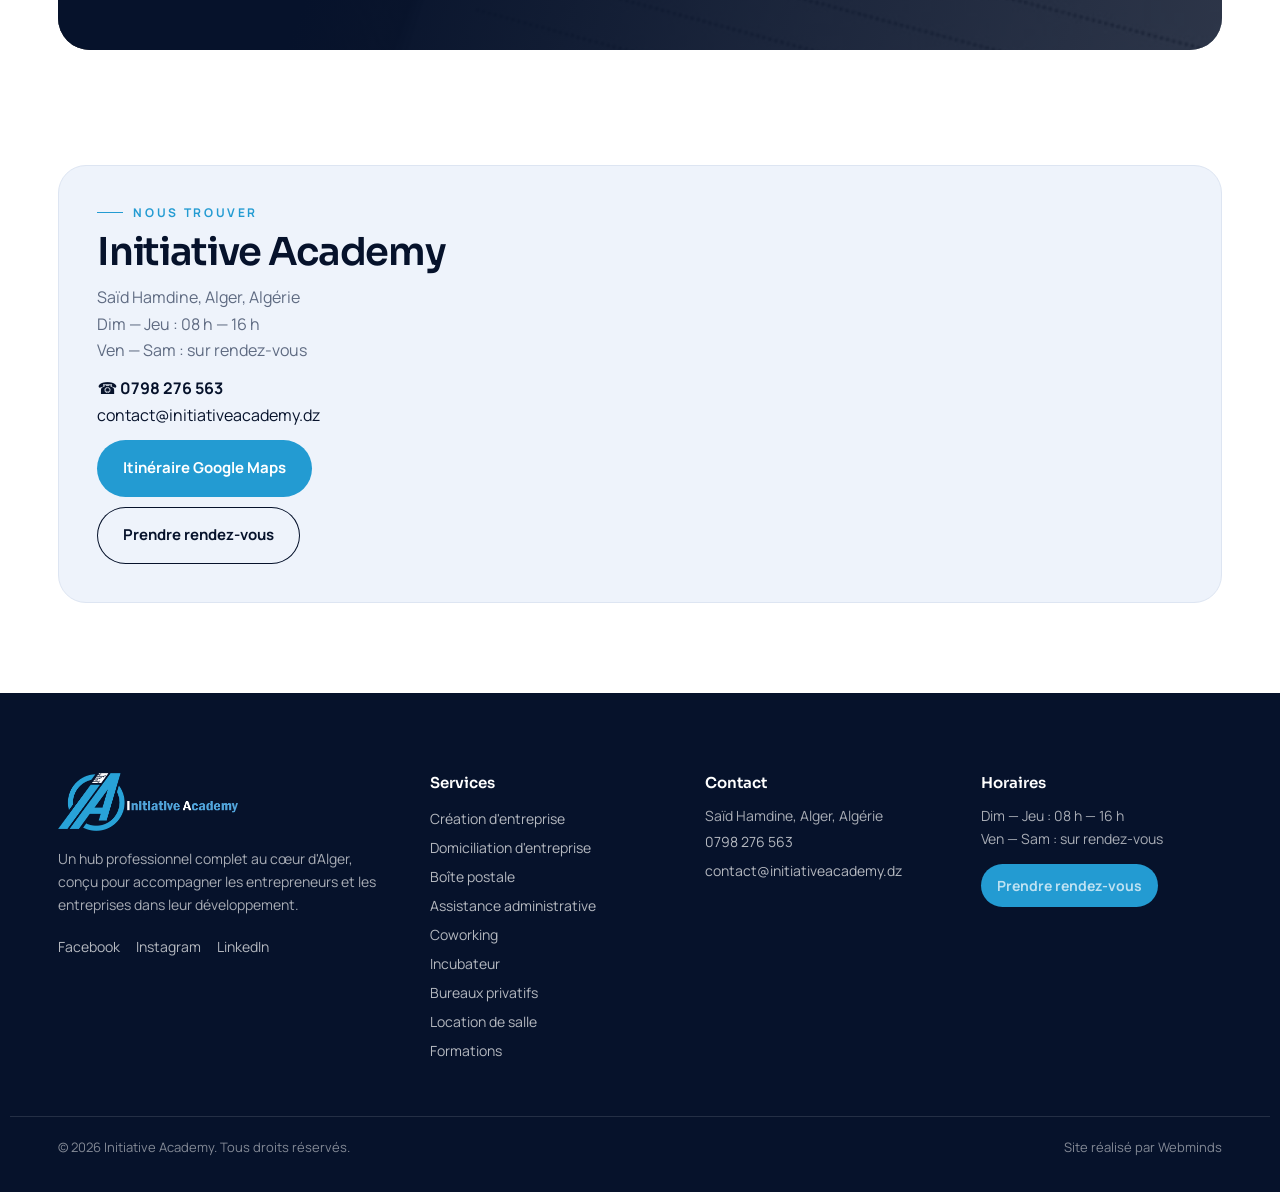
==== commit a5a0334c: "Formulaires : relais /api/contact en fonction Vercel vers le service d'envoi (corrige le déploiement" ====
--- a/index.html
+++ b/index.html
@@ -1,6 +1,6 @@
 <!DOCTYPE html><html lang="fr"><head>
 <meta charset="utf-8"><meta name="viewport" content="width=device-width, initial-scale=1, viewport-fit=cover"><meta name="theme-color" content="#06122b">
-<link rel="stylesheet" href="style.css?v=1013">
+<link rel="stylesheet" href="style.css?v=1015">
 <title>Initiative Academy — Coworking, formations et domiciliation à Alger</title>
 <meta name="description" content="Initiative Academy, hub professionnel à Saïd Hamdine, Alger : coworking, formations, domiciliation, bureaux privatifs et incubateur.">
 </head><body>
@@ -47,7 +47,7 @@
  <div class="gal" id="gal"></div></div></section>
 <section style="padding-top:0"><div class="wrap"><div class="cband rv"><img class="bgi" alt="" id="cbg"><span class="kick" style="color:#5b9bff">Visite</span><h2 style="margin-top:14px">Prêt à rejoindre<br><em style="color:#5b9bff">Initiative Academy</em> ?</h2><p class="lead">Prenez rendez-vous pour visiter nos espaces et découvrir l'offre qui correspond à votre projet.</p><div style="display:flex;gap:12px;flex-wrap:wrap"><a class="btn b" href="rendez-vous.html">Prendre rendez-vous</a><a class="btn o" id="ctel"></a></div></div></div></section>
 </main><div id="ftr"></div>
-<script src="data.js"></script><script src="core.js?v=1013"></script>
+<script src="data.js"></script><script src="core.js?v=1015"></script>
 <script>
 document.getElementById('hbg').src=PH.hall;(function(){const P=[[PH.hall2,'Accueil'],[PH.jardin,'Jardin'],[PH.form2,'Salle de formation'],[PH.interior,'Espace intérieur'],[PH.bureaux,'Bureaux privatifs'],[PH.jardin2,'Espace extérieur'],[PH.hall,'Espace lounge']],w=document.getElementById('sl3'),d=w.querySelector('.sl3d');
  P.forEach((p,i)=>{const im=document.createElement('img');im.src=p[0];im.alt=p[1];im.loading=i?'lazy':'eager';if(!i)im.className='on';w.insertBefore(im,w.firstChild);const b=document.createElement('button');b.type='button';b.setAttribute('aria-label','Photo '+(i+1));if(!i)b.className='on';b.onclick=()=>go(i,1);d.appendChild(b)});
